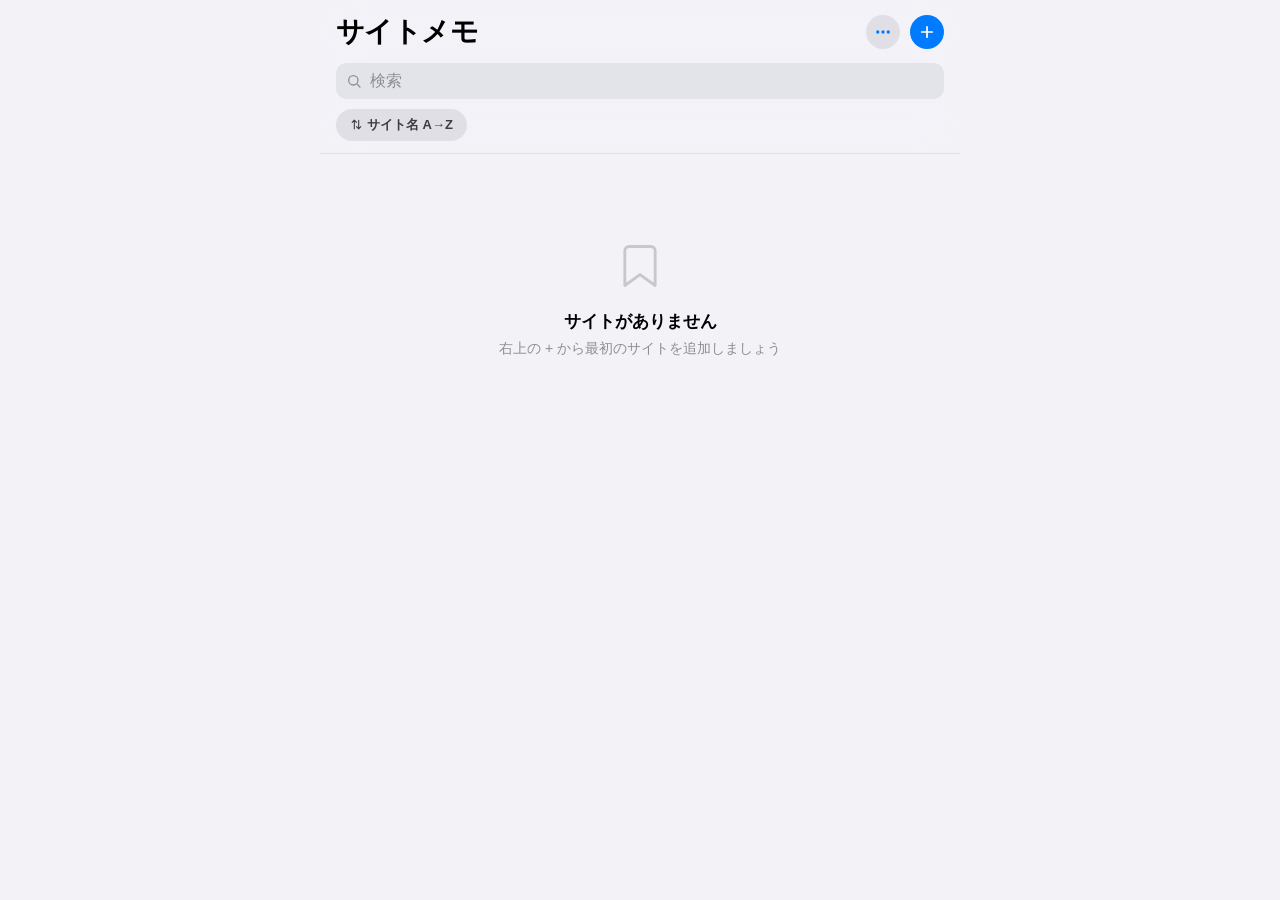
==== index.html @ 4f542deb "Update print statement from 'Hello' to 'Goodbye'" ====
<!DOCTYPE html>
<html lang="ja">
<head>
<meta charset="UTF-8">
<meta name="viewport" content="width=device-width, initial-scale=1.0, viewport-fit=cover">
<meta name="apple-mobile-web-app-capable" content="yes">
<meta name="apple-mobile-web-app-status-bar-style" content="default">
<meta name="theme-color" content="#F2F2F7">
<title>サイトメモ</title>
<style>
:root {
  --ios-bg: #F2F2F7;
  --ios-card: #FFFFFF;
  --ios-label: #000000;
  --ios-secondary-label: #8E8E93;
  --ios-tertiary-label: #C7C7CC;
  --ios-separator: rgba(60, 60, 67, 0.1);
  --ios-separator-strong: rgba(60, 60, 67, 0.2);
  --ios-blue: #007AFF;
  --ios-blue-dark: #0062CC;
  --ios-red: #FF3B30;
  --ios-red-soft: rgba(255, 59, 48, 0.08);
  --ios-fill: rgba(118, 118, 128, 0.12);
  --ios-fill-strong: rgba(118, 118, 128, 0.16);
  --font-system: -apple-system, BlinkMacSystemFont, "SF Pro Text", "Hiragino Sans", "Hiragino Kaku Gothic ProN", "Yu Gothic", "Segoe UI", Roboto, sans-serif;
}

* {
  box-sizing: border-box;
  -webkit-tap-highlight-color: transparent;
}

html, body {
  margin: 0;
  padding: 0;
}

body {
  background-color: var(--ios-bg);
  color: var(--ios-label);
  font-family: var(--font-system);
  line-height: 1.45;
  -webkit-font-smoothing: antialiased;
}

button, input, textarea, select {
  font-family: inherit;
}

button {
  cursor: pointer;
}

@media (prefers-reduced-motion: reduce) {
  * {
    animation-duration: 0.01ms !important;
    transition-duration: 0.01ms !important;
  }
}

button:focus-visible,
input:focus-visible,
textarea:focus-visible,
select:focus-visible,
a:focus-visible {
  outline: 2px solid var(--ios-blue);
  outline-offset: 2px;
  border-radius: 4px;
}

.app {
  max-width: 640px;
  margin: 0 auto;
  padding-bottom: calc(48px + env(safe-area-inset-bottom));
}

/* ---------- Sticky top bar (header + search + filters) ---------- */
.top-bar {
  position: sticky;
  top: 0;
  z-index: 20;
  background: rgba(242, 242, 247, 0.85);
  backdrop-filter: blur(20px) saturate(180%);
  -webkit-backdrop-filter: blur(20px) saturate(180%);
  border-bottom: 1px solid var(--ios-separator);
  padding-top: env(safe-area-inset-top);
}

.app-header {
  display: flex;
  justify-content: space-between;
  align-items: center;
  padding: 12px 16px 2px;
}

.app-header h1 {
  font-size: 28px;
  font-weight: 700;
  margin: 0;
  letter-spacing: -0.02em;
}

.header-actions {
  display: flex;
  gap: 10px;
}

.icon-circle-btn {
  width: 34px;
  height: 34px;
  border-radius: 50%;
  border: none;
  background: var(--ios-fill-strong);
  color: var(--ios-blue);
  display: flex;
  align-items: center;
  justify-content: center;
  transition: transform 0.12s ease, background 0.12s ease;
  flex-shrink: 0;
}

.icon-circle-btn:active {
  transform: scale(0.92);
}

.icon-circle-btn-filled {
  background: var(--ios-blue);
  color: #fff;
}

/* ---------- Overflow popover menu ---------- */
.popover-menu {
  position: absolute;
  top: 54px;
  right: 16px;
  background: rgba(255, 255, 255, 0.92);
  backdrop-filter: blur(20px);
  -webkit-backdrop-filter: blur(20px);
  border-radius: 14px;
  box-shadow: 0 10px 30px rgba(0, 0, 0, 0.16);
  overflow: hidden;
  z-index: 30;
  min-width: 190px;
  opacity: 0;
  transform: translateY(-6px) scale(0.97);
  visibility: hidden;
  transition: opacity 0.16s ease, transform 0.16s ease, visibility 0s linear 0.16s;
}

.popover-menu.open {
  opacity: 1;
  transform: translateY(0) scale(1);
  visibility: visible;
  transition: opacity 0.16s ease, transform 0.16s ease, visibility 0s linear 0s;
}

.popover-item {
  display: flex;
  align-items: center;
  gap: 10px;
  width: 100%;
  padding: 12px 16px;
  background: none;
  border: none;
  border-bottom: 1px solid var(--ios-separator);
  font-size: 15px;
  color: var(--ios-label);
  text-align: left;
}

.popover-item:last-child {
  border-bottom: none;
}

.popover-item:active {
  background: rgba(0, 0, 0, 0.06);
}

.popover-item svg {
  color: var(--ios-blue);
  flex-shrink: 0;
}

/* ---------- Search bar ---------- */
.search-section {
  padding: 8px 16px 8px;
  display: flex;
  align-items: center;
  gap: 8px;
}

.search-bar-wrapper {
  flex: 1;
  display: flex;
  align-items: center;
  gap: 6px;
  background: var(--ios-fill);
  border-radius: 10px;
  padding: 8px 10px;
  min-width: 0;
}

.search-icon {
  color: var(--ios-secondary-label);
  flex-shrink: 0;
}

.search-input {
  flex: 1;
  border: none;
  outline: none;
  background: transparent;
  font-size: 16px;
  color: var(--ios-label);
  min-width: 0;
}

.search-input::placeholder {
  color: var(--ios-secondary-label);
}

.search-cancel {
  background: none;
  border: none;
  color: var(--ios-blue);
  font-size: 16px;
  padding: 4px 2px;
  flex-shrink: 0;
}

/* ---------- Filter / sort row ---------- */
.filter-scroll {
  display: flex;
  gap: 8px;
  padding: 2px 16px 12px;
  overflow-x: auto;
  align-items: center;
  scrollbar-width: none;
  -ms-overflow-style: none;
}

.filter-scroll::-webkit-scrollbar {
  display: none;
}

.filter-pill {
  flex-shrink: 0;
  display: inline-flex;
  align-items: center;
  gap: 4px;
  padding: 7px 14px;
  border-radius: 999px;
  font-size: 13px;
  font-weight: 600;
  border: none;
  white-space: nowrap;
  transition: filter 0.1s ease;
}

.filter-pill:active {
  filter: brightness(0.95);
}

.sort-pill-wrapper {
  position: relative;
  flex-shrink: 0;
}

.sort-pill {
  background: var(--ios-fill-strong);
  color: #3C3C43;
}

.sort-select-overlay {
  position: absolute;
  inset: 0;
  opacity: 0;
  border: none;
  font-size: 16px;
  -webkit-appearance: none;
  appearance: none;
}

.tag-filter-pill {
  background: var(--pill-bg, var(--ios-fill-strong));
  color: var(--pill-fg, #3C3C43);
}

.filter-divider {
  width: 1px;
  height: 20px;
  background: var(--ios-separator-strong);
  flex-shrink: 0;
}

/* ---------- Site list (grouped table style) ---------- */
#siteList {
  margin: 16px 16px 0;
  display: flex;
  flex-direction: column;
  gap: 20px;
}

.list-section-header {
  font-size: 13px;
  color: var(--ios-secondary-label);
  text-transform: uppercase;
  letter-spacing: 0.03em;
  font-weight: 500;
  margin: 0 0 6px;
}

.site-list {
  list-style: none;
  margin: 0;
  padding: 0;
  background: var(--ios-card);
  border-radius: 14px;
  overflow: hidden;
}

.site-row-wrapper {
  position: relative;
  overflow: hidden;
  border-bottom: 1px solid var(--ios-separator);
}

.site-row-wrapper:last-child {
  border-bottom: none;
}

.swipe-actions {
  position: absolute;
  top: 0;
  right: 0;
  height: 100%;
  display: flex;
}

.swipe-delete-btn {
  width: 76px;
  height: 100%;
  background: var(--ios-red);
  color: #fff;
  border: none;
  display: flex;
  flex-direction: column;
  align-items: center;
  justify-content: center;
  gap: 2px;
  font-size: 11px;
  font-weight: 600;
}

.site-row {
  position: relative;
  background: var(--ios-card);
  touch-action: pan-y;
  display: flex;
  align-items: center;
  gap: 2px;
  padding: 11px 8px 11px 6px;
}

.pin-btn {
  background: none;
  border: none;
  padding: 8px;
  color: var(--ios-tertiary-label);
  display: flex;
  align-items: center;
  flex-shrink: 0;
}

.pin-btn.pinned {
  color: #FF9500;
}

.site-row-content {
  flex: 1;
  min-width: 0;
}

.site-name {
  margin: 0;
  font-size: 16px;
  font-weight: 600;
  line-height: 1.35;
  word-break: break-word;
}

.site-name a {
  color: var(--ios-label);
  text-decoration: none;
}

.site-name a:active {
  opacity: 0.5;
}

.site-meta-line {
  display: flex;
  align-items: center;
  gap: 4px;
  margin-top: 2px;
  color: var(--ios-secondary-label);
  font-size: 13px;
  min-width: 0;
}

.meta-icon {
  flex-shrink: 0;
}

.url-text {
  overflow: hidden;
  text-overflow: ellipsis;
  white-space: nowrap;
  min-width: 0;
}

.site-tags-row {
  display: flex;
  flex-wrap: wrap;
  gap: 4px;
  margin-top: 6px;
}

.tag-pill {
  display: inline-flex;
  align-items: center;
  padding: 2px 8px;
  border-radius: 8px;
  font-size: 11px;
  font-weight: 600;
  background: var(--pill-bg);
  color: var(--pill-fg);
}

.memo-preview-line {
  display: flex;
  align-items: center;
  gap: 4px;
  margin-top: 6px;
  color: var(--ios-secondary-label);
  font-size: 13px;
  min-width: 0;
}

.memo-preview-line .snippet {
  overflow: hidden;
  text-overflow: ellipsis;
  white-space: nowrap;
  min-width: 0;
}

.memo-count-badge {
  flex-shrink: 0;
  background: var(--ios-fill-strong);
  color: #6D6D72;
  font-size: 11px;
  font-weight: 600;
  padding: 1px 6px;
  border-radius: 8px;
}

.row-edit-btn {
  background: none;
  border: none;
  padding: 10px;
  margin: -10px -4px -10px 0;
  color: var(--ios-tertiary-label);
  display: flex;
  align-items: center;
  flex-shrink: 0;
}

/* ---------- Empty state ---------- */
.empty-state {
  text-align: center;
  padding: 70px 30px;
  color: var(--ios-secondary-label);
}

.empty-icon {
  color: var(--ios-tertiary-label);
  margin-bottom: 12px;
}

.empty-title {
  font-size: 17px;
  font-weight: 600;
  color: var(--ios-label);
  margin: 0 0 4px;
}

.empty-desc {
  font-size: 14px;
  margin: 0;
}

/* ---------- Modal (bottom sheet) ---------- */
.modal-overlay {
  position: fixed;
  inset: 0;
  z-index: 100;
  display: flex;
  align-items: flex-end;
  justify-content: center;
  background: rgba(0, 0, 0, 0);
  opacity: 0;
  visibility: hidden;
  transition: opacity 0.25s ease, background 0.25s ease, visibility 0s linear 0.25s;
}

.modal-overlay.open {
  opacity: 1;
  visibility: visible;
  background: rgba(0, 0, 0, 0.4);
  transition: opacity 0.25s ease, background 0.25s ease, visibility 0s linear 0s;
}

.modal {
  background: var(--ios-bg);
  width: 100%;
  max-width: 500px;
  max-height: 90vh;
  border-radius: 20px 20px 0 0;
  display: flex;
  flex-direction: column;
  transform: translateY(100%);
  transition: transform 0.32s cubic-bezier(0.32, 0.72, 0, 1);
}

.modal-overlay.open .modal {
  transform: translateY(0);
}

@media (min-width: 641px) {
  .modal-overlay {
    align-items: center;
    padding: 20px;
  }
  .modal {
    border-radius: 20px;
    max-height: 85vh;
    transform: translateY(16px) scale(0.97);
  }
  .modal-overlay.open .modal {
    transform: translateY(0) scale(1);
  }
  .sheet-handle {
    display: none;
  }
}

.sheet-handle {
  width: 36px;
  height: 5px;
  background: rgba(60, 60, 67, 0.3);
  border-radius: 3px;
  margin: 8px auto 2px;
  flex-shrink: 0;
}

.sheet-navbar {
  flex-shrink: 0;
  display: flex;
  align-items: center;
  justify-content: space-between;
  padding: 6px 12px 12px;
  border-bottom: 1px solid var(--ios-separator);
}

.nav-btn {
  background: none;
  border: none;
  color: var(--ios-blue);
  font-size: 17px;
  padding: 6px 8px;
  min-width: 60px;
}

.nav-btn-primary {
  font-weight: 600;
  text-align: right;
}

.nav-btn-primary:disabled {
  color: rgba(0, 122, 255, 0.3);
}

.nav-title {
  font-size: 17px;
  font-weight: 600;
  margin: 0;
  color: var(--ios-label);
  text-align: center;
  flex: 1;
}

.sheet-body {
  overflow-y: auto;
  padding: 16px 16px calc(16px + env(safe-area-inset-bottom));
  flex: 1;
}

.form-section {
  background: var(--ios-card);
  border-radius: 14px;
  margin-bottom: 20px;
  overflow: hidden;
}

.form-row {
  padding: 12px 14px;
  border-bottom: 1px solid var(--ios-separator);
}

.form-row:last-child {
  border-bottom: none;
}

.form-input {
  width: 100%;
  border: none;
  outline: none;
  font-size: 16px;
  background: transparent;
  color: var(--ios-label);
}

.form-input-large {
  font-size: 17px;
  font-weight: 600;
}

.form-input::placeholder {
  color: var(--ios-tertiary-label);
}

textarea.form-input {
  resize: none;
  line-height: 1.5;
  display: block;
}

.required {
  color: var(--ios-red);
}

.form-section-header {
  font-size: 13px;
  color: var(--ios-secondary-label);
  text-transform: uppercase;
  letter-spacing: 0.03em;
  margin: 0 14px 6px;
  font-weight: 500;
}

.tag-input-wrapper {
  display: flex;
  flex-wrap: wrap;
  gap: 6px;
  align-items: center;
}

#tagChips {
  display: contents;
}

.tag-chip-editable {
  display: inline-flex;
  align-items: center;
  gap: 5px;
  padding: 5px 6px 5px 10px;
  border-radius: 999px;
  font-size: 13px;
  font-weight: 600;
  background: var(--pill-bg);
  color: var(--pill-fg);
}

.remove-tag {
  border: none;
  background: none;
  color: inherit;
  opacity: 0.65;
  display: flex;
  align-items: center;
  padding: 2px;
}

.remove-tag:active {
  opacity: 1;
}

#tagInput {
  border: none;
  outline: none;
  flex: 1;
  min-width: 100px;
  font-size: 16px;
  padding: 4px 0;
  background: transparent;
  color: var(--ios-label);
}

#tagInput::placeholder {
  color: var(--ios-tertiary-label);
}

.memo-card {
  background: var(--ios-card);
  border-radius: 14px;
  padding: 12px 40px 12px 14px;
  margin-bottom: 10px;
  position: relative;
}

.memo-divider {
  height: 1px;
  background: var(--ios-separator);
  margin: 8px 0;
}

.remove-memo-btn {
  position: absolute;
  top: 10px;
  right: 10px;
  width: 26px;
  height: 26px;
  display: flex;
  align-items: center;
  justify-content: center;
  color: var(--ios-red);
  background: none;
  border: none;
}

.add-row-btn {
  display: flex;
  align-items: center;
  gap: 6px;
  border: none;
  background: none;
  color: var(--ios-blue);
  font-size: 15px;
  font-weight: 600;
  padding: 10px 4px;
  margin-bottom: 20px;
}

.danger-section {
  margin-top: 4px;
}

.danger-row {
  width: 100%;
  background: none;
  border: none;
  color: var(--ios-red);
  font-size: 17px;
  padding: 14px;
  text-align: center;
}

.danger-row:active {
  background: var(--ios-red-soft);
}

.sheet-desc {
  font-size: 13px;
  color: var(--ios-secondary-label);
  margin: 0 4px 18px;
  line-height: 1.5;
}

.action-row {
  display: flex;
  align-items: center;
  gap: 10px;
  width: 100%;
  background: none;
  border: none;
  font-size: 16px;
  color: var(--ios-label);
  text-align: left;
}

.action-row:active {
  background: rgba(0, 0, 0, 0.04);
}

.action-row-icon {
  color: var(--ios-blue);
  flex-shrink: 0;
}

.sync-code-area {
  font-family: ui-monospace, "SF Mono", Menlo, monospace;
  font-size: 12.5px;
  line-height: 1.4;
  word-break: break-all;
  min-height: 92px;
}

.sync-code-area[readonly] {
  color: var(--ios-secondary-label);
}

.menu-badge {
  margin-left: auto;
  background: var(--ios-red);
  color: #fff;
  font-size: 12px;
  font-weight: 700;
  min-width: 20px;
  height: 20px;
  border-radius: 10px;
  display: flex;
  align-items: center;
  justify-content: center;
  padding: 0 5px;
  flex-shrink: 0;
}

.tag-manage-empty,
.trash-empty {
  text-align: center;
  color: var(--ios-secondary-label);
  font-size: 14px;
  padding: 30px 10px;
}

.tag-manage-row {
  display: flex;
  align-items: center;
  gap: 8px;
}

.tag-manage-count {
  flex: 1;
  min-width: 0;
  color: var(--ios-secondary-label);
  font-size: 13px;
}

.tag-manage-edit-btn,
.tag-manage-delete-btn,
.tag-manage-confirm-btn,
.tag-manage-cancel-btn {
  background: none;
  border: none;
  padding: 6px;
  display: flex;
  align-items: center;
  color: var(--ios-secondary-label);
  flex-shrink: 0;
}

.tag-manage-delete-btn:active {
  color: var(--ios-red);
}

.tag-manage-edit-btn:active,
.tag-manage-confirm-btn:active {
  color: var(--ios-blue);
}

.tag-rename-input {
  flex: 1;
  min-width: 0;
}

.trash-row {
  display: flex;
  align-items: center;
  gap: 8px;
}

.trash-row-info {
  flex: 1;
  min-width: 0;
}

.trash-row-name {
  margin: 0;
  font-size: 15px;
  font-weight: 600;
  overflow: hidden;
  text-overflow: ellipsis;
  white-space: nowrap;
}

.trash-row-date {
  margin: 2px 0 0;
  font-size: 12px;
  color: var(--ios-secondary-label);
}

.trash-restore-btn,
.trash-delete-btn {
  background: none;
  border: none;
  padding: 6px;
  display: flex;
  align-items: center;
  color: var(--ios-secondary-label);
  flex-shrink: 0;
}

.trash-restore-btn:active {
  color: var(--ios-blue);
}

.trash-delete-btn:active {
  color: var(--ios-red);
}
</style>
</head>
<body>
<div class="app">
  <div class="top-bar" id="topBar">
    <header class="app-header">
      <h1>サイトメモ</h1>
      <div class="header-actions">
        <button type="button" id="moreBtn" class="icon-circle-btn" aria-label="その他のメニュー" aria-haspopup="true">
          <svg viewBox="0 0 24 24" width="18" height="18" fill="currentColor"><circle cx="5" cy="12" r="2.2"/><circle cx="12" cy="12" r="2.2"/><circle cx="19" cy="12" r="2.2"/></svg>
        </button>
        <button type="button" id="addBtn" class="icon-circle-btn icon-circle-btn-filled" aria-label="新規サイトを追加">
          <svg viewBox="0 0 24 24" width="18" height="18" fill="none" stroke="currentColor" stroke-width="2.3" stroke-linecap="round"><line x1="12" y1="5" x2="12" y2="19"/><line x1="5" y1="12" x2="19" y2="12"/></svg>
        </button>
      </div>
    </header>

    <div class="popover-menu" id="moreMenu">
      <button type="button" id="tagsMenuBtn" class="popover-item">
        <svg viewBox="0 0 24 24" width="17" height="17" fill="none" stroke="currentColor" stroke-width="2" stroke-linecap="round" stroke-linejoin="round"><path d="M20.59 13.41l-7.17 7.17a2 2 0 0 1-2.83 0L2 12V2h10l8.59 8.59a2 2 0 0 1 0 2.82z"/><line x1="7" y1="7" x2="7.01" y2="7"/></svg>
        タグを管理
      </button>
      <button type="button" id="trashMenuBtn" class="popover-item">
        <svg viewBox="0 0 24 24" width="17" height="17" fill="none" stroke="currentColor" stroke-width="2" stroke-linecap="round" stroke-linejoin="round"><polyline points="3 6 5 6 21 6"/><path d="M19 6l-1 14a2 2 0 0 1-2 2H8a2 2 0 0 1-2-2L5 6m3 0V4a2 2 0 0 1 2-2h4a2 2 0 0 1 2 2v2"/></svg>
        <span>ゴミ箱</span>
        <span class="menu-badge" id="trashBadge" hidden></span>
      </button>
      <button type="button" id="syncMenuBtn" class="popover-item">
        <svg viewBox="0 0 24 24" width="17" height="17" fill="none" stroke="currentColor" stroke-width="2" stroke-linecap="round" stroke-linejoin="round"><path d="M21 12a9 9 0 1 1-3-6.7"/><polyline points="21 3 21 9 15 9"/></svg>
        バックアップと同期
      </button>
    </div>
    <input type="file" id="importInput" accept="application/json" hidden>

    <div class="search-section">
      <div class="search-bar-wrapper">
        <svg class="search-icon" viewBox="0 0 24 24" width="16" height="16" fill="none" stroke="currentColor" stroke-width="2" stroke-linecap="round"><circle cx="11" cy="11" r="7"/><line x1="21" y1="21" x2="16.65" y2="16.65"/></svg>
        <input type="search" id="searchInput" class="search-input" placeholder="検索">
      </div>
      <button type="button" id="searchCancelBtn" class="search-cancel" hidden>キャンセル</button>
    </div>

    <div class="filter-scroll" id="filterScroll">
      <div class="sort-pill-wrapper">
        <button type="button" class="filter-pill sort-pill" tabindex="-1" aria-hidden="true">
          <svg viewBox="0 0 24 24" width="13" height="13" fill="none" stroke="currentColor" stroke-width="2" stroke-linecap="round" stroke-linejoin="round"><path d="M8 20V4M8 4L4 8M8 4l4 4"/><path d="M16 4v16M16 20l4-4M16 20l-4-4"/></svg>
          <span id="sortLabel">サイト名 A→Z</span>
        </button>
        <select id="sortSelect" class="sort-select-overlay" aria-label="並び替え">
          <option value="name-asc">サイト名 A→Z</option>
          <option value="name-desc">サイト名 Z→A</option>
          <option value="date-desc">追加日 新しい順</option>
          <option value="date-asc">追加日 古い順</option>
        </select>
      </div>
      <div class="filter-divider" id="filterDivider" hidden></div>
      <div id="tagFilterPills" style="display:contents;"></div>
    </div>
  </div>

  <div id="siteList"></div>

  <div class="empty-state" id="emptyState" hidden>
    <svg class="empty-icon" viewBox="0 0 24 24" width="52" height="52" fill="none" stroke="currentColor" stroke-width="1.3" stroke-linecap="round" stroke-linejoin="round"><path d="M19 21l-7-5-7 5V5a2 2 0 0 1 2-2h10a2 2 0 0 1 2 2z"/></svg>
    <p class="empty-title" id="emptyTitle"></p>
    <p class="empty-desc" id="emptyDesc"></p>
  </div>
</div>

<div class="modal-overlay" id="modalOverlay">
  <div class="modal">
    <div class="sheet-handle"></div>
    <div class="sheet-navbar">
      <button type="button" id="cancelBtn" class="nav-btn">キャンセル</button>
      <h2 id="modalTitle" class="nav-title">新規サイト</h2>
      <button type="submit" id="saveBtn" class="nav-btn nav-btn-primary" form="siteForm">保存</button>
    </div>
    <div class="sheet-body">
      <form id="siteForm">
        <div class="form-section">
          <div class="form-row">
            <input type="text" id="siteName" class="form-input form-input-large" placeholder="サイト名（必須）" required>
          </div>
          <div class="form-row">
            <input type="text" id="siteUrl" class="form-input" placeholder="URL（任意）https://example.com">
          </div>
        </div>

        <div class="form-section">
          <div class="form-row">
            <div class="tag-input-wrapper">
              <div id="tagChips"></div>
              <input type="text" id="tagInput" list="tagSuggestions" placeholder="タグを入力してEnter">
            </div>
          </div>
        </div>
        <datalist id="tagSuggestions"></datalist>

        <div class="form-section-header">メモ（任意）</div>
        <div id="memoList"></div>
        <button type="button" id="addMemoBtn" class="add-row-btn">
          <svg viewBox="0 0 24 24" width="18" height="18" fill="none" stroke="currentColor" stroke-width="2.3" stroke-linecap="round"><line x1="12" y1="5" x2="12" y2="19"/><line x1="5" y1="12" x2="19" y2="12"/></svg>
          メモを追加
        </button>

        <div class="form-section danger-section" id="deleteSection" hidden>
          <button type="button" id="deleteSiteBtn" class="danger-row">このサイトを削除</button>
        </div>
      </form>
    </div>
  </div>
</div>

<div class="modal-overlay" id="syncModalOverlay">
  <div class="modal">
    <div class="sheet-handle"></div>
    <div class="sheet-navbar">
      <span class="nav-btn" aria-hidden="true" style="visibility:hidden;">閉じる</span>
      <h2 class="nav-title">バックアップと同期</h2>
      <button type="button" id="syncCloseBtn" class="nav-btn nav-btn-primary">閉じる</button>
    </div>
    <div class="sheet-body">
      <p class="sheet-desc">このデータをコードに変換して、別の端末にコピー&ペーストで引き継げます。コードは暗号化されていないため、第三者と共有しないでください。</p>

      <div class="form-section-header">コードで同期</div>
      <div class="form-section">
        <button type="button" id="generateCodeBtn" class="form-row action-row">
          <svg class="action-row-icon" viewBox="0 0 24 24" width="18" height="18" fill="none" stroke="currentColor" stroke-width="2" stroke-linecap="round" stroke-linejoin="round"><polyline points="16 18 22 12 16 6"/><polyline points="8 6 2 12 8 18"/></svg>
          <span>このデバイスのコードを作成</span>
        </button>
      </div>

      <div id="syncCodeOutputWrap" hidden>
        <div class="form-section">
          <div class="form-row">
            <textarea id="syncCodeOutput" class="form-input sync-code-area" readonly rows="4"></textarea>
          </div>
          <button type="button" id="copyCodeBtn" class="form-row action-row">
            <svg class="action-row-icon" viewBox="0 0 24 24" width="18" height="18" fill="none" stroke="currentColor" stroke-width="2" stroke-linecap="round" stroke-linejoin="round"><rect x="9" y="9" width="13" height="13" rx="2"/><path d="M5 15H4a2 2 0 0 1-2-2V4a2 2 0 0 1 2-2h9a2 2 0 0 1 2 2v1"/></svg>
            <span id="copyCodeLabel">コピー</span>
          </button>
        </div>
      </div>

      <div class="form-section">
        <div class="form-row">
          <textarea id="syncCodeInput" class="form-input sync-code-area" placeholder="別の端末で作成したコードをここに貼り付け" rows="4"></textarea>
        </div>
        <button type="button" id="applyCodeBtn" class="form-row action-row">
          <svg class="action-row-icon" viewBox="0 0 24 24" width="18" height="18" fill="none" stroke="currentColor" stroke-width="2" stroke-linecap="round" stroke-linejoin="round"><path d="M21 15v4a2 2 0 0 1-2 2H5a2 2 0 0 1-2-2v-4"/><polyline points="17 8 12 3 7 8"/><line x1="12" y1="3" x2="12" y2="15"/></svg>
          <span>このコードを読み込む</span>
        </button>
      </div>

      <div class="form-section-header">ファイルでバックアップ</div>
      <div class="form-section">
        <button type="button" id="exportBtn" class="form-row action-row">
          <svg class="action-row-icon" viewBox="0 0 24 24" width="18" height="18" fill="none" stroke="currentColor" stroke-width="2" stroke-linecap="round" stroke-linejoin="round"><path d="M21 15v4a2 2 0 0 1-2 2H5a2 2 0 0 1-2-2v-4"/><polyline points="7 10 12 15 17 10"/><line x1="12" y1="15" x2="12" y2="3"/></svg>
          <span>JSONファイルを書き出す</span>
        </button>
        <button type="button" id="importBtn" class="form-row action-row">
          <svg class="action-row-icon" viewBox="0 0 24 24" width="18" height="18" fill="none" stroke="currentColor" stroke-width="2" stroke-linecap="round" stroke-linejoin="round"><path d="M21 15v4a2 2 0 0 1-2 2H5a2 2 0 0 1-2-2v-4"/><polyline points="17 8 12 3 7 8"/><line x1="12" y1="3" x2="12" y2="15"/></svg>
          <span>JSONファイルを読み込む</span>
        </button>
      </div>
    </div>
  </div>
</div>

<div class="modal-overlay" id="tagsModalOverlay">
  <div class="modal">
    <div class="sheet-handle"></div>
    <div class="sheet-navbar">
      <span class="nav-btn" aria-hidden="true" style="visibility:hidden;">閉じる</span>
      <h2 class="nav-title">タグを管理</h2>
      <button type="button" id="tagsCloseBtn" class="nav-btn nav-btn-primary">閉じる</button>
    </div>
    <div class="sheet-body">
      <p class="sheet-desc">タグの名前を変更したり削除したりできます。削除してもサイト自体は残ります。</p>
      <div id="tagManageList"></div>
    </div>
  </div>
</div>

<div class="modal-overlay" id="trashModalOverlay">
  <div class="modal">
    <div class="sheet-handle"></div>
    <div class="sheet-navbar">
      <span class="nav-btn" aria-hidden="true" style="visibility:hidden;">閉じる</span>
      <h2 class="nav-title">ゴミ箱</h2>
      <button type="button" id="trashCloseBtn" class="nav-btn nav-btn-primary">閉じる</button>
    </div>
    <div class="sheet-body">
      <p class="sheet-desc">削除したサイトは30日間ここに残り、その後自動的に完全に削除されます。</p>
      <div id="trashList"></div>
      <div class="form-section danger-section" id="emptyTrashSection" hidden>
        <button type="button" id="emptyTrashBtn" class="danger-row">ゴミ箱を空にする</button>
      </div>
    </div>
  </div>
</div>

<script>
(() => {
  'use strict';

  const STORAGE_KEY = 'site-memo-data-v1';
  const SWIPE_REVEAL = 76;

  let sites = [];
  let trash = [];
  let editingId = null;
  let draftTags = [];
  let draftMemos = [];
  let activeFilters = new Set();
  let searchQuery = '';
  let sortMode = 'name-asc';
  let openSwipeId = null;

  const TAG_PALETTE = [
    { fg: '#007AFF', bg: 'rgba(0,122,255,0.12)' },
    { fg: '#34C759', bg: 'rgba(52,199,89,0.12)' },
    { fg: '#FF9500', bg: 'rgba(255,149,0,0.13)' },
    { fg: '#AF52DE', bg: 'rgba(175,82,222,0.12)' },
    { fg: '#FF2D55', bg: 'rgba(255,45,85,0.12)' },
    { fg: '#32ADE6', bg: 'rgba(50,173,230,0.12)' },
    { fg: '#5856D6', bg: 'rgba(88,86,214,0.12)' },
    { fg: '#B08500', bg: 'rgba(255,204,0,0.18)' }
  ];

  const tagColor = (tag) => {
    let hash = 0;
    for (let i = 0; i < tag.length; i++) {
      hash = tag.charCodeAt(i) + ((hash << 5) - hash);
    }
    return TAG_PALETTE[Math.abs(hash) % TAG_PALETTE.length];
  };

  const uid = () =>
    (window.crypto && crypto.randomUUID)
      ? crypto.randomUUID()
      : `id-${Date.now()}-${Math.random().toString(16).slice(2)}`;

  const escapeHtml = (str) => {
    const div = document.createElement('div');
    div.textContent = str == null ? '' : String(str);
    return div.innerHTML;
  };

  const normalizeUrl = (url) => {
    if (!url) return '';
    const trimmed = url.trim();
    if (!trimmed) return '';
    return /^https?:\/\//i.test(trimmed) ? trimmed : `https://${trimmed}`;
  };

  const formatDate = (ts) => {
    const d = new Date(ts);
    return `${d.getFullYear()}/${d.getMonth() + 1}/${d.getDate()} 追加`;
  };

  const ICON_LINK = '<svg class="meta-icon" viewBox="0 0 24 24" width="12" height="12" fill="none" stroke="currentColor" stroke-width="2" stroke-linecap="round" stroke-linejoin="round"><path d="M10 13a5 5 0 0 0 7.54.54l3-3a5 5 0 0 0-7.07-7.07l-1.72 1.71"/><path d="M14 11a5 5 0 0 0-7.54-.54l-3 3a5 5 0 0 0 7.07 7.07l1.71-1.71"/></svg>';
  const ICON_DOC = '<svg class="meta-icon" viewBox="0 0 24 24" width="12" height="12" fill="none" stroke="currentColor" stroke-width="2" stroke-linecap="round" stroke-linejoin="round"><path d="M14 2H6a2 2 0 0 0-2 2v16a2 2 0 0 0 2 2h12a2 2 0 0 0 2-2V8z"/><polyline points="14 2 14 8 20 8"/></svg>';
  const ICON_CHEVRON = '<svg viewBox="0 0 24 24" width="14" height="14" fill="none" stroke="currentColor" stroke-width="2.4" stroke-linecap="round" stroke-linejoin="round"><polyline points="9 6 15 12 9 18"/></svg>';
  const ICON_TRASH = '<svg viewBox="0 0 24 24" width="16" height="16" fill="none" stroke="currentColor" stroke-width="2" stroke-linecap="round" stroke-linejoin="round"><polyline points="3 6 5 6 21 6"/><path d="M19 6l-1 14a2 2 0 0 1-2 2H8a2 2 0 0 1-2-2L5 6m3 0V4a2 2 0 0 1 2-2h4a2 2 0 0 1 2 2v2"/></svg>';
  const ICON_TRASH_SM = '<svg viewBox="0 0 24 24" width="14" height="14" fill="none" stroke="currentColor" stroke-width="2" stroke-linecap="round" stroke-linejoin="round"><polyline points="3 6 5 6 21 6"/><path d="M19 6l-1 14a2 2 0 0 1-2 2H8a2 2 0 0 1-2-2L5 6m3 0V4a2 2 0 0 1 2-2h4a2 2 0 0 1 2 2v2"/></svg>';
  const ICON_X = '<svg viewBox="0 0 24 24" width="11" height="11" fill="none" stroke="currentColor" stroke-width="2.6" stroke-linecap="round"><line x1="18" y1="6" x2="6" y2="18"/><line x1="6" y1="6" x2="18" y2="18"/></svg>';
  const ICON_STAR_FILLED = '<svg viewBox="0 0 24 24" width="19" height="19" fill="currentColor"><polygon points="12 2 15.09 8.26 22 9.27 17 14.14 18.18 21.02 12 17.77 5.82 21.02 7 14.14 2 9.27 8.91 8.26"/></svg>';
  const ICON_STAR_OUTLINE = '<svg viewBox="0 0 24 24" width="19" height="19" fill="none" stroke="currentColor" stroke-width="1.8" stroke-linejoin="round"><polygon points="12 2 15.09 8.26 22 9.27 17 14.14 18.18 21.02 12 17.77 5.82 21.02 7 14.14 2 9.27 8.91 8.26"/></svg>';
  const ICON_EDIT = '<svg viewBox="0 0 24 24" width="15" height="15" fill="none" stroke="currentColor" stroke-width="2" stroke-linecap="round" stroke-linejoin="round"><path d="M11 4H4a2 2 0 0 0-2 2v14a2 2 0 0 0 2 2h14a2 2 0 0 0 2-2v-7"/><path d="M18.5 2.5a2.121 2.121 0 0 1 3 3L12 15l-4 1 1-4 9.5-9.5z"/></svg>';
  const ICON_CHECK = '<svg viewBox="0 0 24 24" width="15" height="15" fill="none" stroke="currentColor" stroke-width="2.4" stroke-linecap="round" stroke-linejoin="round"><polyline points="20 6 9 17 4 12"/></svg>';
  const ICON_RESTORE = '<svg viewBox="0 0 24 24" width="16" height="16" fill="none" stroke="currentColor" stroke-width="2" stroke-linecap="round" stroke-linejoin="round"><path d="M3 12a9 9 0 1 0 3-6.7"/><polyline points="3 3 3 9 9 9"/></svg>';

  // ---------- Storage ----------
  function normalizeSite(s) {
    return {
      id: s.id || uid(),
      name: s.name || '',
      url: s.url || '',
      tags: Array.isArray(s.tags) ? s.tags : [],
      memos: Array.isArray(s.memos) ? s.memos : [],
      pinned: !!s.pinned,
      createdAt: s.createdAt || Date.now(),
      deletedAt: s.deletedAt || null
    };
  }

  function loadSites() {
    try {
      const raw = localStorage.getItem(STORAGE_KEY);
      const parsed = raw ? JSON.parse(raw) : null;
      let sitesArray = [];
      let trashArray = [];
      if (Array.isArray(parsed)) {
        // 旧形式(サイト配列のみ)との互換
        sitesArray = parsed;
      } else if (parsed && typeof parsed === 'object') {
        sitesArray = Array.isArray(parsed.sites) ? parsed.sites : [];
        trashArray = Array.isArray(parsed.trash) ? parsed.trash : [];
      }
      sites = sitesArray.map(normalizeSite);
      trash = trashArray.map(normalizeSite);
    } catch (e) {
      console.error('読み込みエラー', e);
      sites = [];
      trash = [];
    }
  }

  function saveSites() {
    try {
      localStorage.setItem(STORAGE_KEY, JSON.stringify({ sites, trash }));
    } catch (e) {
      console.error('保存エラー', e);
      alert('保存に失敗しました。ブラウザのストレージが利用できない可能性があります。');
    }
  }

  function purgeOldTrash() {
    const THIRTY_DAYS = 30 * 24 * 60 * 60 * 1000;
    const now = Date.now();
    const before = trash.length;
    trash = trash.filter(s => now - (s.deletedAt || now) < THIRTY_DAYS);
    if (trash.length !== before) saveSites();
  }

  // ---------- Derived data ----------
  function getAllTags() {
    const set = new Set();
    sites.forEach(s => s.tags.forEach(t => set.add(t)));
    return Array.from(set).sort((a, b) => a.localeCompare(b, 'ja'));
  }

  function pruneActiveFilters() {
    const remaining = new Set(getAllTags());
    Array.from(activeFilters).forEach(f => {
      if (!remaining.has(f)) activeFilters.delete(f);
    });
  }

  function filteredSortedSites() {
    let result = sites.slice();
    const q = searchQuery.trim().toLowerCase();
    if (q) {
      result = result.filter(s => s.name.toLowerCase().includes(q));
    }
    if (activeFilters.size > 0) {
      const filters = Array.from(activeFilters);
      result = result.filter(s => filters.every(f => s.tags.includes(f)));
    }
    result.sort((a, b) => {
      switch (sortMode) {
        case 'name-asc': return a.name.localeCompare(b.name, 'ja');
        case 'name-desc': return b.name.localeCompare(a.name, 'ja');
        case 'date-asc': return a.createdAt - b.createdAt;
        default: return b.createdAt - a.createdAt;
      }
    });
    return result;
  }

  // ---------- Rendering ----------
  function render() {
    pruneActiveFilters();
    renderFilterPills();
    renderSiteList();
    updateTagSuggestions();
    updateTrashBadge();
  }

  function updateTrashBadge() {
    const badge = document.getElementById('trashBadge');
    if (trash.length > 0) {
      badge.textContent = trash.length > 99 ? '99+' : String(trash.length);
      badge.hidden = false;
    } else {
      badge.hidden = true;
    }
  }

  function renderFilterPills() {
    const container = document.getElementById('tagFilterPills');
    const divider = document.getElementById('filterDivider');
    const tags = getAllTags();
    divider.hidden = tags.length === 0;
    container.innerHTML = tags.map(tag => {
      const c = tagColor(tag);
      const active = activeFilters.has(tag);
      const bg = active ? c.fg : c.bg;
      const fg = active ? '#fff' : c.fg;
      return `<button type="button" class="filter-pill tag-filter-pill" data-tag="${escapeHtml(tag)}" style="--pill-bg:${bg};--pill-fg:${fg}">${escapeHtml(tag)}</button>`;
    }).join('');
  }

  function getMemoPreviewHtml(memos) {
    if (!memos || memos.length === 0) return '';
    const first = memos[0];
    const snippet = (first.content || first.title || '').replace(/\s+/g, ' ').trim() || '無題のメモ';
    const badge = memos.length > 1 ? `<span class="memo-count-badge">+${memos.length - 1}</span>` : '';
    return `<div class="memo-preview-line">${ICON_DOC}<span class="snippet">${escapeHtml(snippet)}</span>${badge}</div>`;
  }

  function renderSiteList() {
    const list = document.getElementById('siteList');
    const empty = document.getElementById('emptyState');
    const emptyTitle = document.getElementById('emptyTitle');
    const emptyDesc = document.getElementById('emptyDesc');
    const items = filteredSortedSites();
    openSwipeId = null;

    if (sites.length === 0) {
      list.innerHTML = '';
      list.hidden = true;
      empty.hidden = false;
      emptyTitle.textContent = 'サイトがありません';
      emptyDesc.textContent = '右上の + から最初のサイトを追加しましょう';
      return;
    }
    if (items.length === 0) {
      list.innerHTML = '';
      list.hidden = true;
      empty.hidden = false;
      emptyTitle.textContent = '見つかりませんでした';
      emptyDesc.textContent = '検索条件や絞り込みを変更してみてください';
      return;
    }
    list.hidden = false;
    empty.hidden = true;

    const pinned = items.filter(s => s.pinned);
    const others = items.filter(s => !s.pinned);
    let html = '';
    if (pinned.length > 0) {
      html += `<div class="list-section"><div class="list-section-header">ピン留め</div><ul class="site-list">${pinned.map(renderSiteRow).join('')}</ul></div>`;
    }
    if (others.length > 0) {
      const header = pinned.length > 0 ? '<div class="list-section-header">すべて</div>' : '';
      html += `<div class="list-section">${header}<ul class="site-list">${others.map(renderSiteRow).join('')}</ul></div>`;
    }
    list.innerHTML = html;
    list.querySelectorAll('.site-row').forEach(rowEl => bindRowSwipe(rowEl, rowEl.dataset.id));
  }

  function renderSiteRow(site) {
    const url = normalizeUrl(site.url);
    const nameHtml = url
      ? `<a href="${escapeHtml(url)}" target="_blank" rel="noopener noreferrer">${escapeHtml(site.name)}</a>`
      : escapeHtml(site.name);

    const tagsHtml = site.tags.map(t => {
      const c = tagColor(t);
      return `<span class="tag-pill" style="--pill-bg:${c.bg};--pill-fg:${c.fg}">${escapeHtml(t)}</span>`;
    }).join('');

    return `
      <li class="site-row-wrapper">
        <div class="swipe-actions">
          <button type="button" class="swipe-delete-btn" data-id="${site.id}">
            ${ICON_TRASH}
            <span>削除</span>
          </button>
        </div>
        <div class="site-row" data-id="${site.id}">
          <button type="button" class="pin-btn${site.pinned ? ' pinned' : ''}" data-id="${site.id}" aria-label="${site.pinned ? 'お気に入り解除' : 'お気に入りに追加'}">
            ${site.pinned ? ICON_STAR_FILLED : ICON_STAR_OUTLINE}
          </button>
          <div class="site-row-content">
            <h3 class="site-name">${nameHtml}</h3>
            ${url ? `<div class="site-meta-line">${ICON_LINK}<span class="url-text">${escapeHtml(url)}</span></div>` : ''}
            ${tagsHtml ? `<div class="site-tags-row">${tagsHtml}</div>` : ''}
            ${getMemoPreviewHtml(site.memos)}
          </div>
          <button type="button" class="row-edit-btn" data-id="${site.id}" aria-label="「${escapeHtml(site.name)}」を編集">
            ${ICON_CHEVRON}
          </button>
        </div>
      </li>
    `;
  }

  function togglePin(id) {
    const site = sites.find(s => s.id === id);
    if (!site) return;
    site.pinned = !site.pinned;
    saveSites();
    render();
  }


  // ---------- Swipe to delete ----------
  function bindRowSwipe(rowEl, siteId) {
    let startX = 0;
    let startY = 0;
    let baseX = 0;
    let dragging = false;
    let axis = null;

    rowEl.addEventListener('pointerdown', (e) => {
      if (e.pointerType === 'mouse' && e.button !== 0) return;
      startX = e.clientX;
      startY = e.clientY;
      baseX = openSwipeId === siteId ? -SWIPE_REVEAL : 0;
      dragging = true;
      axis = null;
      rowEl.style.transition = 'none';
    });

    rowEl.addEventListener('pointermove', (e) => {
      if (!dragging) return;
      const dx = e.clientX - startX;
      const dy = e.clientY - startY;
      if (axis === null) {
        if (Math.abs(dx) < 6 && Math.abs(dy) < 6) return;
        axis = Math.abs(dx) > Math.abs(dy) ? 'x' : 'y';
      }
      if (axis === 'x') {
        const next = Math.min(0, Math.max(-(SWIPE_REVEAL + 24), baseX + dx));
        rowEl.style.transform = `translateX(${next}px)`;
      }
    });

    const finish = (e) => {
      if (!dragging) return;
      dragging = false;
      rowEl.style.transition = 'transform .22s cubic-bezier(.25,.9,.4,1)';
      if (axis === 'x') {
        const dx = (e.clientX || startX) - startX;
        const finalX = baseX + dx;
        if (finalX < -SWIPE_REVEAL / 2) {
          if (openSwipeId && openSwipeId !== siteId) closeSwipe(openSwipeId);
          rowEl.style.transform = `translateX(-${SWIPE_REVEAL}px)`;
          openSwipeId = siteId;
        } else {
          rowEl.style.transform = 'translateX(0)';
          if (openSwipeId === siteId) openSwipeId = null;
        }
      }
      axis = null;
    };

    rowEl.addEventListener('pointerup', finish);
    rowEl.addEventListener('pointercancel', finish);
  }

  function closeSwipe(id) {
    const row = document.querySelector(`.site-row[data-id="${id}"]`);
    if (row) {
      row.style.transition = 'transform .22s cubic-bezier(.25,.9,.4,1)';
      row.style.transform = 'translateX(0)';
    }
    if (openSwipeId === id) openSwipeId = null;
  }

  // ---------- Modal / form ----------
  function openModal(id) {
    editingId = id || null;
    const overlay = document.getElementById('modalOverlay');
    const title = document.getElementById('modalTitle');
    document.getElementById('siteForm').reset();
    draftTags = [];
    draftMemos = [];

    if (editingId) {
      const site = sites.find(s => s.id === editingId);
      if (site) {
        title.textContent = 'サイトを編集';
        document.getElementById('siteName').value = site.name;
        document.getElementById('siteUrl').value = site.url || '';
        draftTags = site.tags.slice();
        draftMemos = site.memos.map(m => ({ ...m }));
      }
    } else {
      title.textContent = '新規サイト';
    }
    document.getElementById('deleteSection').hidden = !editingId;
    renderTagChips();
    renderMemoRows();
    updateTagSuggestions();
    updateSaveButtonState();
    overlay.classList.add('open');
    document.body.style.overflow = 'hidden';
    setTimeout(() => document.getElementById('siteName').focus(), 300);
  }

  function closeModal() {
    document.getElementById('modalOverlay').classList.remove('open');
    document.body.style.overflow = '';
    editingId = null;
  }

  function updateSaveButtonState() {
    const name = document.getElementById('siteName').value.trim();
    document.getElementById('saveBtn').disabled = !name;
  }

  function renderTagChips() {
    const container = document.getElementById('tagChips');
    container.innerHTML = draftTags.map(t => {
      const c = tagColor(t);
      return `<span class="tag-chip-editable" style="--pill-bg:${c.bg};--pill-fg:${c.fg}">${escapeHtml(t)}<button type="button" class="remove-tag" data-tag="${escapeHtml(t)}" aria-label="タグを削除">${ICON_X}</button></span>`;
    }).join('');
  }

  function addDraftTag(raw) {
    const tag = (raw || '').trim();
    if (!tag || draftTags.includes(tag)) return;
    draftTags.push(tag);
    renderTagChips();
  }

  function removeDraftTag(tag) {
    draftTags = draftTags.filter(t => t !== tag);
    renderTagChips();
  }

  function renderMemoRows() {
    const container = document.getElementById('memoList');
    container.innerHTML = draftMemos.map((m, idx) => `
      <div class="memo-card" data-idx="${idx}">
        <input type="text" class="memo-title-input form-input" placeholder="メモの題名" value="${escapeHtml(m.title)}" data-idx="${idx}">
        <div class="memo-divider"></div>
        <textarea class="memo-content-input form-input" placeholder="メモを入力" rows="3" data-idx="${idx}">${escapeHtml(m.content)}</textarea>
        <button type="button" class="remove-memo-btn" data-idx="${idx}" aria-label="メモを削除">${ICON_TRASH_SM}</button>
      </div>
    `).join('');
  }

  function updateTagSuggestions() {
    const datalist = document.getElementById('tagSuggestions');
    datalist.innerHTML = getAllTags().map(t => `<option value="${escapeHtml(t)}">`).join('');
  }

  function handleSubmit(e) {
    e.preventDefault();
    const name = document.getElementById('siteName').value.trim();
    if (!name) return;
    const url = document.getElementById('siteUrl').value.trim();

    const tagInput = document.getElementById('tagInput');
    if (tagInput.value.trim()) {
      addDraftTag(tagInput.value);
      tagInput.value = '';
    }

    const memos = draftMemos
      .map(m => ({ id: m.id || uid(), title: (m.title || '').trim(), content: (m.content || '').trim() }))
      .filter(m => m.title || m.content);

    if (editingId) {
      const site = sites.find(s => s.id === editingId);
      if (site) {
        site.name = name;
        site.url = url;
        site.tags = draftTags.slice();
        site.memos = memos;
      }
    } else {
      sites.push({
        id: uid(),
        name,
        url,
        tags: draftTags.slice(),
        memos,
        createdAt: Date.now()
      });
    }
    saveSites();
    closeModal();
    render();
  }

  function deleteSite(id) {
    const idx = sites.findIndex(s => s.id === id);
    if (idx === -1) return;
    const [site] = sites.splice(idx, 1);
    site.deletedAt = Date.now();
    trash.unshift(site);
    if (openSwipeId === id) openSwipeId = null;
    if (editingId === id) closeModal();
    saveSites();
    render();
  }

  function restoreSite(id) {
    const idx = trash.findIndex(s => s.id === id);
    if (idx === -1) return;
    const [site] = trash.splice(idx, 1);
    site.deletedAt = null;
    sites.push(site);
    saveSites();
    render();
    renderTrashList();
  }

  function permanentlyDeleteSite(id) {
    const site = trash.find(s => s.id === id);
    if (!site) return;
    if (!confirm(`「${site.name}」を完全に削除します。この操作は取り消せません。`)) return;
    trash = trash.filter(s => s.id !== id);
    saveSites();
    updateTrashBadge();
    renderTrashList();
  }

  function emptyTrash() {
    if (trash.length === 0) return;
    if (!confirm(`ゴミ箱の${trash.length}件をすべて完全に削除します。この操作は取り消せません。`)) return;
    trash = [];
    saveSites();
    updateTrashBadge();
    renderTrashList();
  }

  function formatDeletedDate(ts) {
    const d = new Date(ts);
    return `${d.getFullYear()}/${d.getMonth() + 1}/${d.getDate()}`;
  }

  function renderTrashList() {
    const container = document.getElementById('trashList');
    const emptySection = document.getElementById('emptyTrashSection');
    if (trash.length === 0) {
      container.innerHTML = `<p class="trash-empty">ゴミ箱は空です</p>`;
      emptySection.hidden = true;
      return;
    }
    emptySection.hidden = false;
    const sorted = trash.slice().sort((a, b) => (b.deletedAt || 0) - (a.deletedAt || 0));
    container.innerHTML = `<div class="form-section">${sorted.map(site => `
      <div class="form-row trash-row" data-id="${site.id}">
        <div class="trash-row-info">
          <p class="trash-row-name">${escapeHtml(site.name || '無題のサイト')}</p>
          <p class="trash-row-date">${formatDeletedDate(site.deletedAt)}に削除</p>
        </div>
        <button type="button" class="trash-restore-btn" data-id="${site.id}" aria-label="「${escapeHtml(site.name)}」を復元">${ICON_RESTORE}</button>
        <button type="button" class="trash-delete-btn" data-id="${site.id}" aria-label="「${escapeHtml(site.name)}」を完全に削除">${ICON_TRASH_SM}</button>
      </div>
    `).join('')}</div>`;
  }

  // ---------- Tag management ----------
  function renderTagManageList() {
    const container = document.getElementById('tagManageList');
    const tags = getAllTags();
    if (tags.length === 0) {
      container.innerHTML = `<p class="tag-manage-empty">まだタグがありません</p>`;
      return;
    }
    container.innerHTML = `<div class="form-section">${tags.map(tag => {
      const c = tagColor(tag);
      const count = sites.filter(s => s.tags.includes(tag)).length;
      return `
        <div class="form-row tag-manage-row" data-tag="${escapeHtml(tag)}">
          <span class="tag-pill" style="--pill-bg:${c.bg};--pill-fg:${c.fg}">${escapeHtml(tag)}</span>
          <span class="tag-manage-count">${count}件</span>
          <button type="button" class="tag-manage-edit-btn" data-tag="${escapeHtml(tag)}" aria-label="「${escapeHtml(tag)}」の名前を変更">${ICON_EDIT}</button>
          <button type="button" class="tag-manage-delete-btn" data-tag="${escapeHtml(tag)}" aria-label="「${escapeHtml(tag)}」を削除">${ICON_TRASH_SM}</button>
        </div>
      `;
    }).join('')}</div>`;
  }

  function enterTagRenameMode(tag) {
    const row = document.querySelector(`.tag-manage-row[data-tag="${CSS.escape(tag)}"]`);
    if (!row) return;
    row.innerHTML = `
      <input type="text" class="tag-rename-input form-input" value="${escapeHtml(tag)}" data-original="${escapeHtml(tag)}">
      <button type="button" class="tag-manage-confirm-btn" aria-label="確定">${ICON_CHECK}</button>
      <button type="button" class="tag-manage-cancel-btn" aria-label="キャンセル">${ICON_X}</button>
    `;
    const input = row.querySelector('.tag-rename-input');
    input.focus();
    input.select();
  }

  function renameTag(oldName, newName) {
    const trimmed = newName.trim();
    if (!trimmed || trimmed === oldName) {
      renderTagManageList();
      return;
    }
    sites.forEach(s => {
      if (s.tags.includes(oldName)) {
        s.tags = Array.from(new Set(s.tags.map(t => (t === oldName ? trimmed : t))));
      }
    });
    if (activeFilters.has(oldName)) {
      activeFilters.delete(oldName);
      activeFilters.add(trimmed);
    }
    saveSites();
    render();
    renderTagManageList();
  }

  function deleteTagEverywhere(tag) {
    const count = sites.filter(s => s.tags.includes(tag)).length;
    if (!confirm(`「${tag}」を${count}件のサイトから削除します。サイト自体は削除されません。`)) return;
    sites.forEach(s => {
      if (s.tags.includes(tag)) s.tags = s.tags.filter(t => t !== tag);
    });
    activeFilters.delete(tag);
    saveSites();
    render();
    renderTagManageList();
  }

  // ---------- Export / Import ----------
  function exportData() {
    const blob = new Blob([JSON.stringify(sites, null, 2)], { type: 'application/json' });
    const url = URL.createObjectURL(blob);
    const a = document.createElement('a');
    const date = new Date().toISOString().slice(0, 10);
    a.href = url;
    a.download = `site-memo-backup-${date}.json`;
    document.body.appendChild(a);
    a.click();
    a.remove();
    URL.revokeObjectURL(url);
  }

  function applyImportedSites(rawArray) {
    const normalized = rawArray.map(normalizeSite).filter(d => d.name);

    if (sites.length > 0) {
      const merge = confirm(`${normalized.length}件のデータを読み込みます。既存のデータに追加する場合はOK、置き換える場合はキャンセルを押してください。`);
      sites = merge ? sites.concat(normalized) : normalized;
    } else {
      sites = normalized;
    }
    saveSites();
    render();
  }

  function importData(file) {
    const reader = new FileReader();
    reader.onload = (e) => {
      try {
        const data = JSON.parse(e.target.result);
        if (!Array.isArray(data)) throw new Error('形式が正しくありません');
        applyImportedSites(data);
        alert('インポートが完了しました。');
      } catch (err) {
        console.error(err);
        alert('インポートに失敗しました。ファイル形式を確認してください。');
      }
    };
    reader.readAsText(file);
  }

  // ---------- Sync code (gzip + base64, no external library needed) ----------
  function bytesToBase64(bytes) {
    let binary = '';
    const chunkSize = 0x8000;
    for (let i = 0; i < bytes.length; i += chunkSize) {
      binary += String.fromCharCode.apply(null, bytes.subarray(i, i + chunkSize));
    }
    return btoa(binary);
  }

  function base64ToBytes(base64) {
    const binary = atob(base64);
    const bytes = new Uint8Array(binary.length);
    for (let i = 0; i < binary.length; i++) bytes[i] = binary.charCodeAt(i);
    return bytes;
  }

  async function encodeDataToCode(dataArray) {
    const json = JSON.stringify(dataArray);
    if ('CompressionStream' in window) {
      const stream = new Blob([json]).stream().pipeThrough(new CompressionStream('gzip'));
      const buffer = await new Response(stream).arrayBuffer();
      return 'SM1G' + bytesToBase64(new Uint8Array(buffer));
    }
    return 'SM1P' + bytesToBase64(new TextEncoder().encode(json));
  }

  async function decodeCodeToData(code) {
    const trimmed = code.trim().replace(/\s+/g, '');
    const header = trimmed.slice(0, 4);
    const payload = trimmed.slice(4);
    if (header !== 'SM1G' && header !== 'SM1P') {
      throw new Error('コードの形式が正しくありません');
    }
    const bytes = base64ToBytes(payload);
    let json;
    if (header === 'SM1G') {
      if (!('DecompressionStream' in window)) {
        throw new Error('このブラウザは圧縮形式のコードに対応していません');
      }
      const stream = new Blob([bytes]).stream().pipeThrough(new DecompressionStream('gzip'));
      const buffer = await new Response(stream).arrayBuffer();
      json = new TextDecoder().decode(buffer);
    } else {
      json = new TextDecoder().decode(bytes);
    }
    const data = JSON.parse(json);
    if (!Array.isArray(data)) throw new Error('コードの内容が正しくありません');
    return data;
  }

  function toggleFilter(tag) {
    if (activeFilters.has(tag)) activeFilters.delete(tag);
    else activeFilters.add(tag);
    render();
  }

  function toggleMoreMenu(forceState) {
    const menu = document.getElementById('moreMenu');
    const shouldOpen = forceState !== undefined ? forceState : !menu.classList.contains('open');
    menu.classList.toggle('open', shouldOpen);
  }

  function openSheet(overlayId) {
    document.getElementById(overlayId).classList.add('open');
    document.body.style.overflow = 'hidden';
  }

  function closeSheet(overlayId) {
    document.getElementById(overlayId).classList.remove('open');
    document.body.style.overflow = '';
  }

  // ---------- Events ----------
  document.addEventListener('DOMContentLoaded', () => {
    loadSites();
    purgeOldTrash();
    render();

    document.getElementById('addBtn').addEventListener('click', () => openModal(null));
    document.getElementById('cancelBtn').addEventListener('click', closeModal);
    document.getElementById('modalOverlay').addEventListener('click', (e) => {
      if (e.target.id === 'modalOverlay') closeModal();
    });
    document.addEventListener('keydown', (e) => {
      if (e.key === 'Escape') {
        if (document.getElementById('modalOverlay').classList.contains('open')) closeModal();
        if (document.getElementById('syncModalOverlay').classList.contains('open')) closeSheet('syncModalOverlay');
        if (document.getElementById('tagsModalOverlay').classList.contains('open')) closeSheet('tagsModalOverlay');
        if (document.getElementById('trashModalOverlay').classList.contains('open')) closeSheet('trashModalOverlay');
        toggleMoreMenu(false);
      }
    });

    document.getElementById('siteForm').addEventListener('submit', handleSubmit);
    document.getElementById('siteName').addEventListener('input', updateSaveButtonState);
    document.getElementById('deleteSiteBtn').addEventListener('click', () => {
      if (editingId) deleteSite(editingId);
    });

    const tagInput = document.getElementById('tagInput');
    tagInput.addEventListener('keydown', (e) => {
      if (e.key === 'Enter' || e.key === ',') {
        e.preventDefault();
        addDraftTag(tagInput.value);
        tagInput.value = '';
      } else if (e.key === 'Backspace' && tagInput.value === '' && draftTags.length > 0) {
        removeDraftTag(draftTags[draftTags.length - 1]);
      }
    });

    document.getElementById('tagChips').addEventListener('click', (e) => {
      const btn = e.target.closest('.remove-tag');
      if (btn) removeDraftTag(btn.dataset.tag);
    });

    document.getElementById('addMemoBtn').addEventListener('click', () => {
      draftMemos.push({ id: uid(), title: '', content: '' });
      renderMemoRows();
    });

    document.getElementById('memoList').addEventListener('click', (e) => {
      const btn = e.target.closest('.remove-memo-btn');
      if (btn) {
        const idx = Number(btn.dataset.idx);
        draftMemos.splice(idx, 1);
        renderMemoRows();
      }
    });

    document.getElementById('memoList').addEventListener('input', (e) => {
      const idx = Number(e.target.dataset.idx);
      if (Number.isNaN(idx)) return;
      if (e.target.classList.contains('memo-title-input')) draftMemos[idx].title = e.target.value;
      if (e.target.classList.contains('memo-content-input')) draftMemos[idx].content = e.target.value;
    });

    document.getElementById('siteList').addEventListener('click', (e) => {
      const pinBtn = e.target.closest('.pin-btn');
      if (pinBtn) { togglePin(pinBtn.dataset.id); return; }

      const editBtn = e.target.closest('.row-edit-btn');
      if (editBtn) { openModal(editBtn.dataset.id); return; }

      const deleteBtn = e.target.closest('.swipe-delete-btn');
      if (deleteBtn) { deleteSite(deleteBtn.dataset.id); return; }

      const link = e.target.closest('a');
      if (link) return;

      const row = e.target.closest('.site-row');
      if (row) {
        const id = row.dataset.id;
        if (openSwipeId === id) {
          closeSwipe(id);
        } else {
          if (openSwipeId) closeSwipe(openSwipeId);
          openModal(id);
        }
      }
    });

    document.getElementById('filterScroll').addEventListener('click', (e) => {
      const chip = e.target.closest('.tag-filter-pill');
      if (chip) toggleFilter(chip.dataset.tag);
    });

    document.addEventListener('click', (e) => {
      if (openSwipeId && !e.target.closest('.site-row-wrapper')) closeSwipe(openSwipeId);
    });

    const searchInput = document.getElementById('searchInput');
    const searchCancel = document.getElementById('searchCancelBtn');
    searchInput.addEventListener('focus', () => { searchCancel.hidden = false; });
    searchInput.addEventListener('input', (e) => {
      searchQuery = e.target.value;
      renderSiteList();
    });
    searchCancel.addEventListener('click', () => {
      searchInput.value = '';
      searchQuery = '';
      searchCancel.hidden = true;
      searchInput.blur();
      renderSiteList();
    });

    document.getElementById('sortSelect').addEventListener('change', (e) => {
      sortMode = e.target.value;
      document.getElementById('sortLabel').textContent = e.target.options[e.target.selectedIndex].text;
      renderSiteList();
    });

    const moreBtn = document.getElementById('moreBtn');
    moreBtn.addEventListener('click', (e) => {
      e.stopPropagation();
      toggleMoreMenu();
    });
    document.addEventListener('click', (e) => {
      if (!e.target.closest('#moreMenu') && !e.target.closest('#moreBtn')) toggleMoreMenu(false);
    });

    document.getElementById('tagsMenuBtn').addEventListener('click', () => {
      toggleMoreMenu(false);
      renderTagManageList();
      openSheet('tagsModalOverlay');
    });
    document.getElementById('tagsCloseBtn').addEventListener('click', () => closeSheet('tagsModalOverlay'));
    document.getElementById('tagsModalOverlay').addEventListener('click', (e) => {
      if (e.target.id === 'tagsModalOverlay') closeSheet('tagsModalOverlay');
    });
    document.getElementById('tagManageList').addEventListener('click', (e) => {
      const editBtn = e.target.closest('.tag-manage-edit-btn');
      if (editBtn) { enterTagRenameMode(editBtn.dataset.tag); return; }

      const deleteBtn = e.target.closest('.tag-manage-delete-btn');
      if (deleteBtn) { deleteTagEverywhere(deleteBtn.dataset.tag); return; }

      const confirmBtn = e.target.closest('.tag-manage-confirm-btn');
      if (confirmBtn) {
        const input = confirmBtn.closest('.tag-manage-row').querySelector('.tag-rename-input');
        renameTag(input.dataset.original, input.value);
        return;
      }

      const cancelBtn = e.target.closest('.tag-manage-cancel-btn');
      if (cancelBtn) { renderTagManageList(); }
    });
    document.getElementById('tagManageList').addEventListener('keydown', (e) => {
      if (!e.target.classList.contains('tag-rename-input')) return;
      if (e.key === 'Enter') {
        e.preventDefault();
        renameTag(e.target.dataset.original, e.target.value);
      } else if (e.key === 'Escape') {
        e.stopPropagation();
        renderTagManageList();
      }
    });

    document.getElementById('trashMenuBtn').addEventListener('click', () => {
      toggleMoreMenu(false);
      renderTrashList();
      openSheet('trashModalOverlay');
    });
    document.getElementById('trashCloseBtn').addEventListener('click', () => closeSheet('trashModalOverlay'));
    document.getElementById('trashModalOverlay').addEventListener('click', (e) => {
      if (e.target.id === 'trashModalOverlay') closeSheet('trashModalOverlay');
    });
    document.getElementById('trashList').addEventListener('click', (e) => {
      const restoreBtn = e.target.closest('.trash-restore-btn');
      if (restoreBtn) { restoreSite(restoreBtn.dataset.id); return; }
      const deleteBtn = e.target.closest('.trash-delete-btn');
      if (deleteBtn) { permanentlyDeleteSite(deleteBtn.dataset.id); }
    });
    document.getElementById('emptyTrashBtn').addEventListener('click', emptyTrash);

    document.getElementById('syncMenuBtn').addEventListener('click', () => {
      toggleMoreMenu(false);
      openSheet('syncModalOverlay');
    });
    document.getElementById('syncCloseBtn').addEventListener('click', () => closeSheet('syncModalOverlay'));
    document.getElementById('syncModalOverlay').addEventListener('click', (e) => {
      if (e.target.id === 'syncModalOverlay') closeSheet('syncModalOverlay');
    });

    document.getElementById('generateCodeBtn').addEventListener('click', async () => {
      try {
        const code = await encodeDataToCode(sites);
        document.getElementById('syncCodeOutput').value = code;
        document.getElementById('syncCodeOutputWrap').hidden = false;
      } catch (err) {
        console.error(err);
        alert('コードの作成に失敗しました。');
      }
    });

    document.getElementById('copyCodeBtn').addEventListener('click', async () => {
      const output = document.getElementById('syncCodeOutput');
      const label = document.getElementById('copyCodeLabel');
      const showDone = () => {
        const original = label.textContent;
        label.textContent = 'コピーしました';
        setTimeout(() => { label.textContent = original; }, 1600);
      };
      try {
        await navigator.clipboard.writeText(output.value);
        showDone();
      } catch (err) {
        output.removeAttribute('readonly');
        output.focus();
        output.select();
        try {
          document.execCommand('copy');
          showDone();
        } catch (err2) {
          alert('コピーできませんでした。テキストを選択して手動でコピーしてください。');
        } finally {
          output.setAttribute('readonly', 'readonly');
        }
      }
    });

    document.getElementById('applyCodeBtn').addEventListener('click', async () => {
      const input = document.getElementById('syncCodeInput');
      const code = input.value.trim();
      if (!code) {
        alert('コードを入力してください。');
        return;
      }
      try {
        const data = await decodeCodeToData(code);
        applyImportedSites(data);
        input.value = '';
        closeSheet('syncModalOverlay');
      } catch (err) {
        console.error(err);
        alert('コードを読み込めませんでした。コードが正しいか確認してください。');
      }
    });

    document.getElementById('exportBtn').addEventListener('click', exportData);
    document.getElementById('importBtn').addEventListener('click', () => {
      document.getElementById('importInput').click();
    });
    document.getElementById('importInput').addEventListener('change', (e) => {
      const file = e.target.files[0];
      if (file) importData(file);
      e.target.value = '';
    });
  });
})();
</script>
</body>
</html>
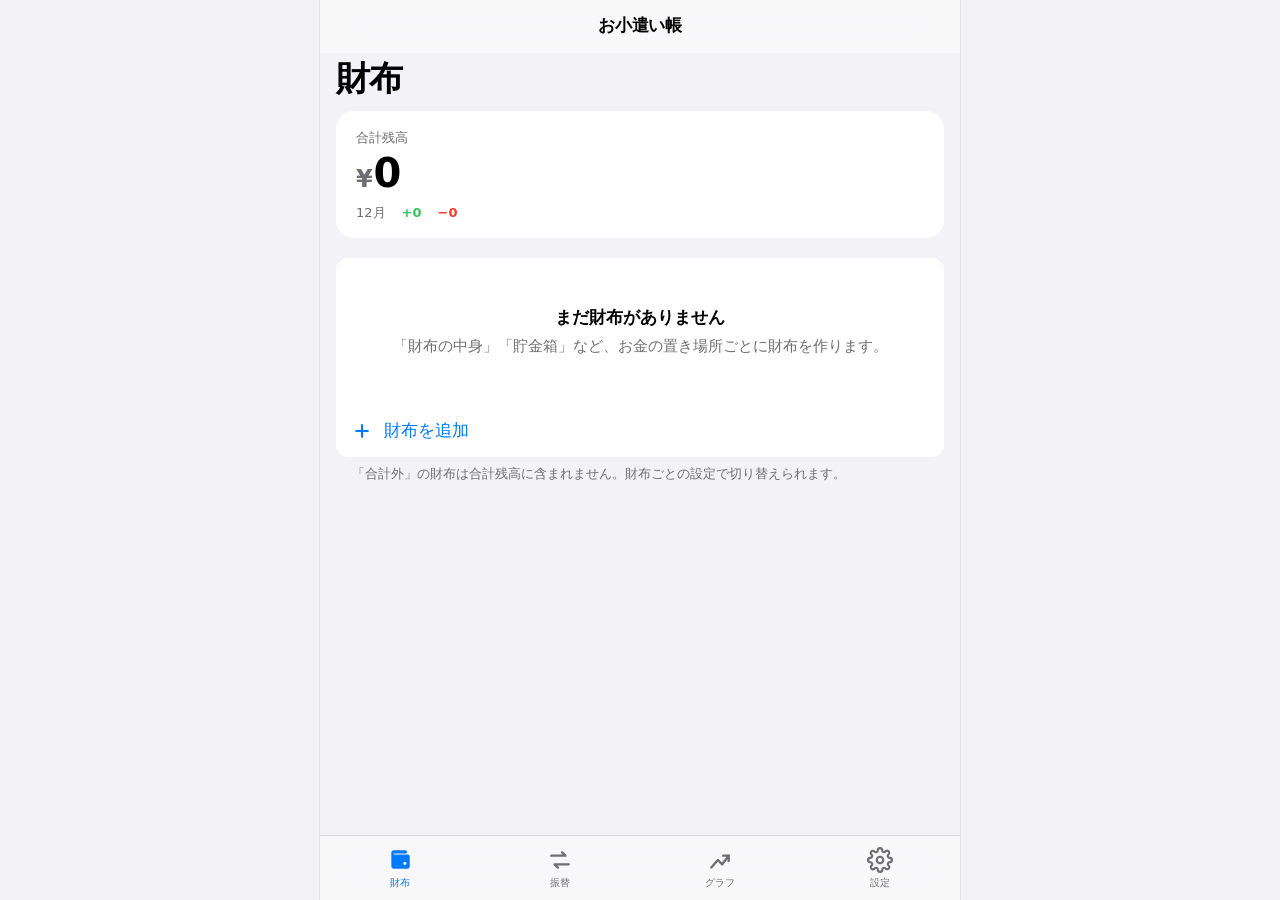
==== commit 340cd535: "Add files via upload" ====
--- a/index.html
+++ b/index.html
@@ -1,2102 +1,45 @@
 <!DOCTYPE html>
 <html lang="ja">
 <head>
-<meta charset="UTF-8">
-<meta name="viewport" content="width=device-width, initial-scale=1.0, viewport-fit=cover">
-<meta name="apple-mobile-web-app-capable" content="yes">
-<meta name="apple-mobile-web-app-status-bar-style" content="default">
-<meta name="theme-color" content="#F2F2F7">
-<title>サイトメモ</title>
-<style>
-:root {
-  --ios-bg: #F2F2F7;
-  --ios-card: #FFFFFF;
-  --ios-label: #000000;
-  --ios-secondary-label: #8E8E93;
-  --ios-tertiary-label: #C7C7CC;
-  --ios-separator: rgba(60, 60, 67, 0.1);
-  --ios-separator-strong: rgba(60, 60, 67, 0.2);
-  --ios-blue: #007AFF;
-  --ios-blue-dark: #0062CC;
-  --ios-red: #FF3B30;
-  --ios-red-soft: rgba(255, 59, 48, 0.08);
-  --ios-fill: rgba(118, 118, 128, 0.12);
-  --ios-fill-strong: rgba(118, 118, 128, 0.16);
-  --font-system: -apple-system, BlinkMacSystemFont, "SF Pro Text", "Hiragino Sans", "Hiragino Kaku Gothic ProN", "Yu Gothic", "Segoe UI", Roboto, sans-serif;
-}
-
-* {
-  box-sizing: border-box;
-  -webkit-tap-highlight-color: transparent;
-}
-
-html, body {
-  margin: 0;
-  padding: 0;
-}
-
-body {
-  background-color: var(--ios-bg);
-  color: var(--ios-label);
-  font-family: var(--font-system);
-  line-height: 1.45;
-  -webkit-font-smoothing: antialiased;
-}
-
-button, input, textarea, select {
-  font-family: inherit;
-}
-
-button {
-  cursor: pointer;
-}
-
-@media (prefers-reduced-motion: reduce) {
-  * {
-    animation-duration: 0.01ms !important;
-    transition-duration: 0.01ms !important;
-  }
-}
-
-button:focus-visible,
-input:focus-visible,
-textarea:focus-visible,
-select:focus-visible,
-a:focus-visible {
-  outline: 2px solid var(--ios-blue);
-  outline-offset: 2px;
-  border-radius: 4px;
-}
-
-.app {
-  max-width: 640px;
-  margin: 0 auto;
-  padding-bottom: calc(48px + env(safe-area-inset-bottom));
-}
-
-/* ---------- Sticky top bar (header + search + filters) ---------- */
-.top-bar {
-  position: sticky;
-  top: 0;
-  z-index: 20;
-  background: rgba(242, 242, 247, 0.85);
-  backdrop-filter: blur(20px) saturate(180%);
-  -webkit-backdrop-filter: blur(20px) saturate(180%);
-  border-bottom: 1px solid var(--ios-separator);
-  padding-top: env(safe-area-inset-top);
-}
-
-.app-header {
-  display: flex;
-  justify-content: space-between;
-  align-items: center;
-  padding: 12px 16px 2px;
-}
-
-.app-header h1 {
-  font-size: 28px;
-  font-weight: 700;
-  margin: 0;
-  letter-spacing: -0.02em;
-}
-
-.header-actions {
-  display: flex;
-  gap: 10px;
-}
-
-.icon-circle-btn {
-  width: 34px;
-  height: 34px;
-  border-radius: 50%;
-  border: none;
-  background: var(--ios-fill-strong);
-  color: var(--ios-blue);
-  display: flex;
-  align-items: center;
-  justify-content: center;
-  transition: transform 0.12s ease, background 0.12s ease;
-  flex-shrink: 0;
-}
-
-.icon-circle-btn:active {
-  transform: scale(0.92);
-}
-
-.icon-circle-btn-filled {
-  background: var(--ios-blue);
-  color: #fff;
-}
-
-/* ---------- Overflow popover menu ---------- */
-.popover-menu {
-  position: absolute;
-  top: 54px;
-  right: 16px;
-  background: rgba(255, 255, 255, 0.92);
-  backdrop-filter: blur(20px);
-  -webkit-backdrop-filter: blur(20px);
-  border-radius: 14px;
-  box-shadow: 0 10px 30px rgba(0, 0, 0, 0.16);
-  overflow: hidden;
-  z-index: 30;
-  min-width: 190px;
-  opacity: 0;
-  transform: translateY(-6px) scale(0.97);
-  visibility: hidden;
-  transition: opacity 0.16s ease, transform 0.16s ease, visibility 0s linear 0.16s;
-}
-
-.popover-menu.open {
-  opacity: 1;
-  transform: translateY(0) scale(1);
-  visibility: visible;
-  transition: opacity 0.16s ease, transform 0.16s ease, visibility 0s linear 0s;
-}
-
-.popover-item {
-  display: flex;
-  align-items: center;
-  gap: 10px;
-  width: 100%;
-  padding: 12px 16px;
-  background: none;
-  border: none;
-  border-bottom: 1px solid var(--ios-separator);
-  font-size: 15px;
-  color: var(--ios-label);
-  text-align: left;
-}
-
-.popover-item:last-child {
-  border-bottom: none;
-}
-
-.popover-item:active {
-  background: rgba(0, 0, 0, 0.06);
-}
-
-.popover-item svg {
-  color: var(--ios-blue);
-  flex-shrink: 0;
-}
-
-/* ---------- Search bar ---------- */
-.search-section {
-  padding: 8px 16px 8px;
-  display: flex;
-  align-items: center;
-  gap: 8px;
-}
-
-.search-bar-wrapper {
-  flex: 1;
-  display: flex;
-  align-items: center;
-  gap: 6px;
-  background: var(--ios-fill);
-  border-radius: 10px;
-  padding: 8px 10px;
-  min-width: 0;
-}
-
-.search-icon {
-  color: var(--ios-secondary-label);
-  flex-shrink: 0;
-}
-
-.search-input {
-  flex: 1;
-  border: none;
-  outline: none;
-  background: transparent;
-  font-size: 16px;
-  color: var(--ios-label);
-  min-width: 0;
-}
-
-.search-input::placeholder {
-  color: var(--ios-secondary-label);
-}
-
-.search-cancel {
-  background: none;
-  border: none;
-  color: var(--ios-blue);
-  font-size: 16px;
-  padding: 4px 2px;
-  flex-shrink: 0;
-}
-
-/* ---------- Filter / sort row ---------- */
-.filter-scroll {
-  display: flex;
-  gap: 8px;
-  padding: 2px 16px 12px;
-  overflow-x: auto;
-  align-items: center;
-  scrollbar-width: none;
-  -ms-overflow-style: none;
-}
-
-.filter-scroll::-webkit-scrollbar {
-  display: none;
-}
-
-.filter-pill {
-  flex-shrink: 0;
-  display: inline-flex;
-  align-items: center;
-  gap: 4px;
-  padding: 7px 14px;
-  border-radius: 999px;
-  font-size: 13px;
-  font-weight: 600;
-  border: none;
-  white-space: nowrap;
-  transition: filter 0.1s ease;
-}
-
-.filter-pill:active {
-  filter: brightness(0.95);
-}
-
-.sort-pill-wrapper {
-  position: relative;
-  flex-shrink: 0;
-}
-
-.sort-pill {
-  background: var(--ios-fill-strong);
-  color: #3C3C43;
-}
-
-.sort-select-overlay {
-  position: absolute;
-  inset: 0;
-  opacity: 0;
-  border: none;
-  font-size: 16px;
-  -webkit-appearance: none;
-  appearance: none;
-}
-
-.tag-filter-pill {
-  background: var(--pill-bg, var(--ios-fill-strong));
-  color: var(--pill-fg, #3C3C43);
-}
-
-.filter-divider {
-  width: 1px;
-  height: 20px;
-  background: var(--ios-separator-strong);
-  flex-shrink: 0;
-}
-
-/* ---------- Site list (grouped table style) ---------- */
-#siteList {
-  margin: 16px 16px 0;
-  display: flex;
-  flex-direction: column;
-  gap: 20px;
-}
-
-.list-section-header {
-  font-size: 13px;
-  color: var(--ios-secondary-label);
-  text-transform: uppercase;
-  letter-spacing: 0.03em;
-  font-weight: 500;
-  margin: 0 0 6px;
-}
-
-.site-list {
-  list-style: none;
-  margin: 0;
-  padding: 0;
-  background: var(--ios-card);
-  border-radius: 14px;
-  overflow: hidden;
-}
-
-.site-row-wrapper {
-  position: relative;
-  overflow: hidden;
-  border-bottom: 1px solid var(--ios-separator);
-}
-
-.site-row-wrapper:last-child {
-  border-bottom: none;
-}
-
-.swipe-actions {
-  position: absolute;
-  top: 0;
-  right: 0;
-  height: 100%;
-  display: flex;
-}
-
-.swipe-delete-btn {
-  width: 76px;
-  height: 100%;
-  background: var(--ios-red);
-  color: #fff;
-  border: none;
-  display: flex;
-  flex-direction: column;
-  align-items: center;
-  justify-content: center;
-  gap: 2px;
-  font-size: 11px;
-  font-weight: 600;
-}
-
-.site-row {
-  position: relative;
-  background: var(--ios-card);
-  touch-action: pan-y;
-  display: flex;
-  align-items: center;
-  gap: 2px;
-  padding: 11px 8px 11px 6px;
-}
-
-.pin-btn {
-  background: none;
-  border: none;
-  padding: 8px;
-  color: var(--ios-tertiary-label);
-  display: flex;
-  align-items: center;
-  flex-shrink: 0;
-}
-
-.pin-btn.pinned {
-  color: #FF9500;
-}
-
-.site-row-content {
-  flex: 1;
-  min-width: 0;
-}
-
-.site-name {
-  margin: 0;
-  font-size: 16px;
-  font-weight: 600;
-  line-height: 1.35;
-  word-break: break-word;
-}
-
-.site-name a {
-  color: var(--ios-label);
-  text-decoration: none;
-}
-
-.site-name a:active {
-  opacity: 0.5;
-}
-
-.site-meta-line {
-  display: flex;
-  align-items: center;
-  gap: 4px;
-  margin-top: 2px;
-  color: var(--ios-secondary-label);
-  font-size: 13px;
-  min-width: 0;
-}
-
-.meta-icon {
-  flex-shrink: 0;
-}
-
-.url-text {
-  overflow: hidden;
-  text-overflow: ellipsis;
-  white-space: nowrap;
-  min-width: 0;
-}
-
-.site-tags-row {
-  display: flex;
-  flex-wrap: wrap;
-  gap: 4px;
-  margin-top: 6px;
-}
-
-.tag-pill {
-  display: inline-flex;
-  align-items: center;
-  padding: 2px 8px;
-  border-radius: 8px;
-  font-size: 11px;
-  font-weight: 600;
-  background: var(--pill-bg);
-  color: var(--pill-fg);
-}
-
-.memo-preview-line {
-  display: flex;
-  align-items: center;
-  gap: 4px;
-  margin-top: 6px;
-  color: var(--ios-secondary-label);
-  font-size: 13px;
-  min-width: 0;
-}
-
-.memo-preview-line .snippet {
-  overflow: hidden;
-  text-overflow: ellipsis;
-  white-space: nowrap;
-  min-width: 0;
-}
-
-.memo-count-badge {
-  flex-shrink: 0;
-  background: var(--ios-fill-strong);
-  color: #6D6D72;
-  font-size: 11px;
-  font-weight: 600;
-  padding: 1px 6px;
-  border-radius: 8px;
-}
-
-.row-edit-btn {
-  background: none;
-  border: none;
-  padding: 10px;
-  margin: -10px -4px -10px 0;
-  color: var(--ios-tertiary-label);
-  display: flex;
-  align-items: center;
-  flex-shrink: 0;
-}
-
-/* ---------- Empty state ---------- */
-.empty-state {
-  text-align: center;
-  padding: 70px 30px;
-  color: var(--ios-secondary-label);
-}
-
-.empty-icon {
-  color: var(--ios-tertiary-label);
-  margin-bottom: 12px;
-}
-
-.empty-title {
-  font-size: 17px;
-  font-weight: 600;
-  color: var(--ios-label);
-  margin: 0 0 4px;
-}
-
-.empty-desc {
-  font-size: 14px;
-  margin: 0;
-}
-
-/* ---------- Modal (bottom sheet) ---------- */
-.modal-overlay {
-  position: fixed;
-  inset: 0;
-  z-index: 100;
-  display: flex;
-  align-items: flex-end;
-  justify-content: center;
-  background: rgba(0, 0, 0, 0);
-  opacity: 0;
-  visibility: hidden;
-  transition: opacity 0.25s ease, background 0.25s ease, visibility 0s linear 0.25s;
-}
-
-.modal-overlay.open {
-  opacity: 1;
-  visibility: visible;
-  background: rgba(0, 0, 0, 0.4);
-  transition: opacity 0.25s ease, background 0.25s ease, visibility 0s linear 0s;
-}
-
-.modal {
-  background: var(--ios-bg);
-  width: 100%;
-  max-width: 500px;
-  max-height: 90vh;
-  border-radius: 20px 20px 0 0;
-  display: flex;
-  flex-direction: column;
-  transform: translateY(100%);
-  transition: transform 0.32s cubic-bezier(0.32, 0.72, 0, 1);
-}
-
-.modal-overlay.open .modal {
-  transform: translateY(0);
-}
-
-@media (min-width: 641px) {
-  .modal-overlay {
-    align-items: center;
-    padding: 20px;
-  }
-  .modal {
-    border-radius: 20px;
-    max-height: 85vh;
-    transform: translateY(16px) scale(0.97);
-  }
-  .modal-overlay.open .modal {
-    transform: translateY(0) scale(1);
-  }
-  .sheet-handle {
-    display: none;
-  }
-}
-
-.sheet-handle {
-  width: 36px;
-  height: 5px;
-  background: rgba(60, 60, 67, 0.3);
-  border-radius: 3px;
-  margin: 8px auto 2px;
-  flex-shrink: 0;
-}
-
-.sheet-navbar {
-  flex-shrink: 0;
-  display: flex;
-  align-items: center;
-  justify-content: space-between;
-  padding: 6px 12px 12px;
-  border-bottom: 1px solid var(--ios-separator);
-}
-
-.nav-btn {
-  background: none;
-  border: none;
-  color: var(--ios-blue);
-  font-size: 17px;
-  padding: 6px 8px;
-  min-width: 60px;
-}
-
-.nav-btn-primary {
-  font-weight: 600;
-  text-align: right;
-}
-
-.nav-btn-primary:disabled {
-  color: rgba(0, 122, 255, 0.3);
-}
-
-.nav-title {
-  font-size: 17px;
-  font-weight: 600;
-  margin: 0;
-  color: var(--ios-label);
-  text-align: center;
-  flex: 1;
-}
-
-.sheet-body {
-  overflow-y: auto;
-  padding: 16px 16px calc(16px + env(safe-area-inset-bottom));
-  flex: 1;
-}
-
-.form-section {
-  background: var(--ios-card);
-  border-radius: 14px;
-  margin-bottom: 20px;
-  overflow: hidden;
-}
-
-.form-row {
-  padding: 12px 14px;
-  border-bottom: 1px solid var(--ios-separator);
-}
-
-.form-row:last-child {
-  border-bottom: none;
-}
-
-.form-input {
-  width: 100%;
-  border: none;
-  outline: none;
-  font-size: 16px;
-  background: transparent;
-  color: var(--ios-label);
-}
-
-.form-input-large {
-  font-size: 17px;
-  font-weight: 600;
-}
-
-.form-input::placeholder {
-  color: var(--ios-tertiary-label);
-}
-
-textarea.form-input {
-  resize: none;
-  line-height: 1.5;
-  display: block;
-}
-
-.required {
-  color: var(--ios-red);
-}
-
-.form-section-header {
-  font-size: 13px;
-  color: var(--ios-secondary-label);
-  text-transform: uppercase;
-  letter-spacing: 0.03em;
-  margin: 0 14px 6px;
-  font-weight: 500;
-}
-
-.tag-input-wrapper {
-  display: flex;
-  flex-wrap: wrap;
-  gap: 6px;
-  align-items: center;
-}
-
-#tagChips {
-  display: contents;
-}
-
-.tag-chip-editable {
-  display: inline-flex;
-  align-items: center;
-  gap: 5px;
-  padding: 5px 6px 5px 10px;
-  border-radius: 999px;
-  font-size: 13px;
-  font-weight: 600;
-  background: var(--pill-bg);
-  color: var(--pill-fg);
-}
-
-.remove-tag {
-  border: none;
-  background: none;
-  color: inherit;
-  opacity: 0.65;
-  display: flex;
-  align-items: center;
-  padding: 2px;
-}
-
-.remove-tag:active {
-  opacity: 1;
-}
-
-#tagInput {
-  border: none;
-  outline: none;
-  flex: 1;
-  min-width: 100px;
-  font-size: 16px;
-  padding: 4px 0;
-  background: transparent;
-  color: var(--ios-label);
-}
-
-#tagInput::placeholder {
-  color: var(--ios-tertiary-label);
-}
-
-.memo-card {
-  background: var(--ios-card);
-  border-radius: 14px;
-  padding: 12px 40px 12px 14px;
-  margin-bottom: 10px;
-  position: relative;
-}
-
-.memo-divider {
-  height: 1px;
-  background: var(--ios-separator);
-  margin: 8px 0;
-}
-
-.remove-memo-btn {
-  position: absolute;
-  top: 10px;
-  right: 10px;
-  width: 26px;
-  height: 26px;
-  display: flex;
-  align-items: center;
-  justify-content: center;
-  color: var(--ios-red);
-  background: none;
-  border: none;
-}
-
-.add-row-btn {
-  display: flex;
-  align-items: center;
-  gap: 6px;
-  border: none;
-  background: none;
-  color: var(--ios-blue);
-  font-size: 15px;
-  font-weight: 600;
-  padding: 10px 4px;
-  margin-bottom: 20px;
-}
-
-.danger-section {
-  margin-top: 4px;
-}
-
-.danger-row {
-  width: 100%;
-  background: none;
-  border: none;
-  color: var(--ios-red);
-  font-size: 17px;
-  padding: 14px;
-  text-align: center;
-}
-
-.danger-row:active {
-  background: var(--ios-red-soft);
-}
-
-.sheet-desc {
-  font-size: 13px;
-  color: var(--ios-secondary-label);
-  margin: 0 4px 18px;
-  line-height: 1.5;
-}
-
-.action-row {
-  display: flex;
-  align-items: center;
-  gap: 10px;
-  width: 100%;
-  background: none;
-  border: none;
-  font-size: 16px;
-  color: var(--ios-label);
-  text-align: left;
-}
-
-.action-row:active {
-  background: rgba(0, 0, 0, 0.04);
-}
-
-.action-row-icon {
-  color: var(--ios-blue);
-  flex-shrink: 0;
-}
-
-.sync-code-area {
-  font-family: ui-monospace, "SF Mono", Menlo, monospace;
-  font-size: 12.5px;
-  line-height: 1.4;
-  word-break: break-all;
-  min-height: 92px;
-}
-
-.sync-code-area[readonly] {
-  color: var(--ios-secondary-label);
-}
-
-.menu-badge {
-  margin-left: auto;
-  background: var(--ios-red);
-  color: #fff;
-  font-size: 12px;
-  font-weight: 700;
-  min-width: 20px;
-  height: 20px;
-  border-radius: 10px;
-  display: flex;
-  align-items: center;
-  justify-content: center;
-  padding: 0 5px;
-  flex-shrink: 0;
-}
-
-.tag-manage-empty,
-.trash-empty {
-  text-align: center;
-  color: var(--ios-secondary-label);
-  font-size: 14px;
-  padding: 30px 10px;
-}
-
-.tag-manage-row {
-  display: flex;
-  align-items: center;
-  gap: 8px;
-}
-
-.tag-manage-count {
-  flex: 1;
-  min-width: 0;
-  color: var(--ios-secondary-label);
-  font-size: 13px;
-}
-
-.tag-manage-edit-btn,
-.tag-manage-delete-btn,
-.tag-manage-confirm-btn,
-.tag-manage-cancel-btn {
-  background: none;
-  border: none;
-  padding: 6px;
-  display: flex;
-  align-items: center;
-  color: var(--ios-secondary-label);
-  flex-shrink: 0;
-}
-
-.tag-manage-delete-btn:active {
-  color: var(--ios-red);
-}
-
-.tag-manage-edit-btn:active,
-.tag-manage-confirm-btn:active {
-  color: var(--ios-blue);
-}
-
-.tag-rename-input {
-  flex: 1;
-  min-width: 0;
-}
-
-.trash-row {
-  display: flex;
-  align-items: center;
-  gap: 8px;
-}
-
-.trash-row-info {
-  flex: 1;
-  min-width: 0;
-}
-
-.trash-row-name {
-  margin: 0;
-  font-size: 15px;
-  font-weight: 600;
-  overflow: hidden;
-  text-overflow: ellipsis;
-  white-space: nowrap;
-}
-
-.trash-row-date {
-  margin: 2px 0 0;
-  font-size: 12px;
-  color: var(--ios-secondary-label);
-}
-
-.trash-restore-btn,
-.trash-delete-btn {
-  background: none;
-  border: none;
-  padding: 6px;
-  display: flex;
-  align-items: center;
-  color: var(--ios-secondary-label);
-  flex-shrink: 0;
-}
-
-.trash-restore-btn:active {
-  color: var(--ios-blue);
-}
-
-.trash-delete-btn:active {
-  color: var(--ios-red);
-}
-</style>
+  <meta charset="utf-8">
+  <meta name="viewport" content="width=device-width, initial-scale=1, viewport-fit=cover, maximum-scale=1">
+  <title>お小遣い帳</title>
+  <meta name="description" content="複数の財布を管理できるお小遣い帳。入金・出金・振替の記録と残高推移グラフ。">
+  <meta name="theme-color" content="#f2f2f7" media="(prefers-color-scheme: light)">
+  <meta name="theme-color" content="#000000" media="(prefers-color-scheme: dark)">
+  <meta name="apple-mobile-web-app-capable" content="yes">
+  <meta name="mobile-web-app-capable" content="yes">
+  <meta name="apple-mobile-web-app-status-bar-style" content="default">
+  <meta name="apple-mobile-web-app-title" content="お小遣い帳">
+  <link rel="manifest" href="./manifest.webmanifest">
+  <link rel="apple-touch-icon" href="./icons/apple-touch-icon.png">
+  <link rel="icon" href="./icons/icon-192.png" type="image/png">
+  <link rel="stylesheet" href="./css/style.css">
 </head>
 <body>
-<div class="app">
-  <div class="top-bar" id="topBar">
-    <header class="app-header">
-      <h1>サイトメモ</h1>
-      <div class="header-actions">
-        <button type="button" id="moreBtn" class="icon-circle-btn" aria-label="その他のメニュー" aria-haspopup="true">
-          <svg viewBox="0 0 24 24" width="18" height="18" fill="currentColor"><circle cx="5" cy="12" r="2.2"/><circle cx="12" cy="12" r="2.2"/><circle cx="19" cy="12" r="2.2"/></svg>
-        </button>
-        <button type="button" id="addBtn" class="icon-circle-btn icon-circle-btn-filled" aria-label="新規サイトを追加">
-          <svg viewBox="0 0 24 24" width="18" height="18" fill="none" stroke="currentColor" stroke-width="2.3" stroke-linecap="round"><line x1="12" y1="5" x2="12" y2="19"/><line x1="5" y1="12" x2="19" y2="12"/></svg>
-        </button>
-      </div>
-    </header>
+  <div id="app" class="app">
+    <header id="nav" class="nav"></header>
+    <main id="screen" class="screen"></main>
+    <nav id="bottombar" class="bottombar"></nav>
+  </div>
 
-    <div class="popover-menu" id="moreMenu">
-      <button type="button" id="tagsMenuBtn" class="popover-item">
-        <svg viewBox="0 0 24 24" width="17" height="17" fill="none" stroke="currentColor" stroke-width="2" stroke-linecap="round" stroke-linejoin="round"><path d="M20.59 13.41l-7.17 7.17a2 2 0 0 1-2.83 0L2 12V2h10l8.59 8.59a2 2 0 0 1 0 2.82z"/><line x1="7" y1="7" x2="7.01" y2="7"/></svg>
-        タグを管理
-      </button>
-      <button type="button" id="trashMenuBtn" class="popover-item">
-        <svg viewBox="0 0 24 24" width="17" height="17" fill="none" stroke="currentColor" stroke-width="2" stroke-linecap="round" stroke-linejoin="round"><polyline points="3 6 5 6 21 6"/><path d="M19 6l-1 14a2 2 0 0 1-2 2H8a2 2 0 0 1-2-2L5 6m3 0V4a2 2 0 0 1 2-2h4a2 2 0 0 1 2 2v2"/></svg>
-        <span>ゴミ箱</span>
-        <span class="menu-badge" id="trashBadge" hidden></span>
-      </button>
-      <button type="button" id="syncMenuBtn" class="popover-item">
-        <svg viewBox="0 0 24 24" width="17" height="17" fill="none" stroke="currentColor" stroke-width="2" stroke-linecap="round" stroke-linejoin="round"><path d="M21 12a9 9 0 1 1-3-6.7"/><polyline points="21 3 21 9 15 9"/></svg>
-        バックアップと同期
-      </button>
-    </div>
-    <input type="file" id="importInput" accept="application/json" hidden>
-
-    <div class="search-section">
-      <div class="search-bar-wrapper">
-        <svg class="search-icon" viewBox="0 0 24 24" width="16" height="16" fill="none" stroke="currentColor" stroke-width="2" stroke-linecap="round"><circle cx="11" cy="11" r="7"/><line x1="21" y1="21" x2="16.65" y2="16.65"/></svg>
-        <input type="search" id="searchInput" class="search-input" placeholder="検索">
-      </div>
-      <button type="button" id="searchCancelBtn" class="search-cancel" hidden>キャンセル</button>
-    </div>
-
-    <div class="filter-scroll" id="filterScroll">
-      <div class="sort-pill-wrapper">
-        <button type="button" class="filter-pill sort-pill" tabindex="-1" aria-hidden="true">
-          <svg viewBox="0 0 24 24" width="13" height="13" fill="none" stroke="currentColor" stroke-width="2" stroke-linecap="round" stroke-linejoin="round"><path d="M8 20V4M8 4L4 8M8 4l4 4"/><path d="M16 4v16M16 20l4-4M16 20l-4-4"/></svg>
-          <span id="sortLabel">サイト名 A→Z</span>
-        </button>
-        <select id="sortSelect" class="sort-select-overlay" aria-label="並び替え">
-          <option value="name-asc">サイト名 A→Z</option>
-          <option value="name-desc">サイト名 Z→A</option>
-          <option value="date-desc">追加日 新しい順</option>
-          <option value="date-asc">追加日 古い順</option>
-        </select>
-      </div>
-      <div class="filter-divider" id="filterDivider" hidden></div>
-      <div id="tagFilterPills" style="display:contents;"></div>
+  <div id="sheet-root" class="sheet-root" hidden>
+    <div class="scrim" id="scrim"></div>
+    <div class="sheet" id="sheet" role="dialog" aria-modal="true">
+      <div class="sheet-grabber-area" id="grabber"><div class="sheet-grabber"></div></div>
+      <div class="sheet-body" id="sheet-body"></div>
     </div>
   </div>
 
-  <div id="siteList"></div>
+  <div id="toast" class="toast" hidden></div>
 
-  <div class="empty-state" id="emptyState" hidden>
-    <svg class="empty-icon" viewBox="0 0 24 24" width="52" height="52" fill="none" stroke="currentColor" stroke-width="1.3" stroke-linecap="round" stroke-linejoin="round"><path d="M19 21l-7-5-7 5V5a2 2 0 0 1 2-2h10a2 2 0 0 1 2 2z"/></svg>
-    <p class="empty-title" id="emptyTitle"></p>
-    <p class="empty-desc" id="emptyDesc"></p>
-  </div>
-</div>
-
-<div class="modal-overlay" id="modalOverlay">
-  <div class="modal">
-    <div class="sheet-handle"></div>
-    <div class="sheet-navbar">
-      <button type="button" id="cancelBtn" class="nav-btn">キャンセル</button>
-      <h2 id="modalTitle" class="nav-title">新規サイト</h2>
-      <button type="submit" id="saveBtn" class="nav-btn nav-btn-primary" form="siteForm">保存</button>
-    </div>
-    <div class="sheet-body">
-      <form id="siteForm">
-        <div class="form-section">
-          <div class="form-row">
-            <input type="text" id="siteName" class="form-input form-input-large" placeholder="サイト名（必須）" required>
-          </div>
-          <div class="form-row">
-            <input type="text" id="siteUrl" class="form-input" placeholder="URL（任意）https://example.com">
-          </div>
-        </div>
-
-        <div class="form-section">
-          <div class="form-row">
-            <div class="tag-input-wrapper">
-              <div id="tagChips"></div>
-              <input type="text" id="tagInput" list="tagSuggestions" placeholder="タグを入力してEnter">
-            </div>
-          </div>
-        </div>
-        <datalist id="tagSuggestions"></datalist>
-
-        <div class="form-section-header">メモ（任意）</div>
-        <div id="memoList"></div>
-        <button type="button" id="addMemoBtn" class="add-row-btn">
-          <svg viewBox="0 0 24 24" width="18" height="18" fill="none" stroke="currentColor" stroke-width="2.3" stroke-linecap="round"><line x1="12" y1="5" x2="12" y2="19"/><line x1="5" y1="12" x2="19" y2="12"/></svg>
-          メモを追加
-        </button>
-
-        <div class="form-section danger-section" id="deleteSection" hidden>
-          <button type="button" id="deleteSiteBtn" class="danger-row">このサイトを削除</button>
-        </div>
-      </form>
-    </div>
-  </div>
-</div>
-
-<div class="modal-overlay" id="syncModalOverlay">
-  <div class="modal">
-    <div class="sheet-handle"></div>
-    <div class="sheet-navbar">
-      <span class="nav-btn" aria-hidden="true" style="visibility:hidden;">閉じる</span>
-      <h2 class="nav-title">バックアップと同期</h2>
-      <button type="button" id="syncCloseBtn" class="nav-btn nav-btn-primary">閉じる</button>
-    </div>
-    <div class="sheet-body">
-      <p class="sheet-desc">このデータをコードに変換して、別の端末にコピー&ペーストで引き継げます。コードは暗号化されていないため、第三者と共有しないでください。</p>
-
-      <div class="form-section-header">コードで同期</div>
-      <div class="form-section">
-        <button type="button" id="generateCodeBtn" class="form-row action-row">
-          <svg class="action-row-icon" viewBox="0 0 24 24" width="18" height="18" fill="none" stroke="currentColor" stroke-width="2" stroke-linecap="round" stroke-linejoin="round"><polyline points="16 18 22 12 16 6"/><polyline points="8 6 2 12 8 18"/></svg>
-          <span>このデバイスのコードを作成</span>
-        </button>
-      </div>
-
-      <div id="syncCodeOutputWrap" hidden>
-        <div class="form-section">
-          <div class="form-row">
-            <textarea id="syncCodeOutput" class="form-input sync-code-area" readonly rows="4"></textarea>
-          </div>
-          <button type="button" id="copyCodeBtn" class="form-row action-row">
-            <svg class="action-row-icon" viewBox="0 0 24 24" width="18" height="18" fill="none" stroke="currentColor" stroke-width="2" stroke-linecap="round" stroke-linejoin="round"><rect x="9" y="9" width="13" height="13" rx="2"/><path d="M5 15H4a2 2 0 0 1-2-2V4a2 2 0 0 1 2-2h9a2 2 0 0 1 2 2v1"/></svg>
-            <span id="copyCodeLabel">コピー</span>
-          </button>
-        </div>
-      </div>
-
-      <div class="form-section">
-        <div class="form-row">
-          <textarea id="syncCodeInput" class="form-input sync-code-area" placeholder="別の端末で作成したコードをここに貼り付け" rows="4"></textarea>
-        </div>
-        <button type="button" id="applyCodeBtn" class="form-row action-row">
-          <svg class="action-row-icon" viewBox="0 0 24 24" width="18" height="18" fill="none" stroke="currentColor" stroke-width="2" stroke-linecap="round" stroke-linejoin="round"><path d="M21 15v4a2 2 0 0 1-2 2H5a2 2 0 0 1-2-2v-4"/><polyline points="17 8 12 3 7 8"/><line x1="12" y1="3" x2="12" y2="15"/></svg>
-          <span>このコードを読み込む</span>
-        </button>
-      </div>
-
-      <div class="form-section-header">ファイルでバックアップ</div>
-      <div class="form-section">
-        <button type="button" id="exportBtn" class="form-row action-row">
-          <svg class="action-row-icon" viewBox="0 0 24 24" width="18" height="18" fill="none" stroke="currentColor" stroke-width="2" stroke-linecap="round" stroke-linejoin="round"><path d="M21 15v4a2 2 0 0 1-2 2H5a2 2 0 0 1-2-2v-4"/><polyline points="7 10 12 15 17 10"/><line x1="12" y1="15" x2="12" y2="3"/></svg>
-          <span>JSONファイルを書き出す</span>
-        </button>
-        <button type="button" id="importBtn" class="form-row action-row">
-          <svg class="action-row-icon" viewBox="0 0 24 24" width="18" height="18" fill="none" stroke="currentColor" stroke-width="2" stroke-linecap="round" stroke-linejoin="round"><path d="M21 15v4a2 2 0 0 1-2 2H5a2 2 0 0 1-2-2v-4"/><polyline points="17 8 12 3 7 8"/><line x1="12" y1="3" x2="12" y2="15"/></svg>
-          <span>JSONファイルを読み込む</span>
-        </button>
-      </div>
-    </div>
-  </div>
-</div>
-
-<div class="modal-overlay" id="tagsModalOverlay">
-  <div class="modal">
-    <div class="sheet-handle"></div>
-    <div class="sheet-navbar">
-      <span class="nav-btn" aria-hidden="true" style="visibility:hidden;">閉じる</span>
-      <h2 class="nav-title">タグを管理</h2>
-      <button type="button" id="tagsCloseBtn" class="nav-btn nav-btn-primary">閉じる</button>
-    </div>
-    <div class="sheet-body">
-      <p class="sheet-desc">タグの名前を変更したり削除したりできます。削除してもサイト自体は残ります。</p>
-      <div id="tagManageList"></div>
-    </div>
-  </div>
-</div>
-
-<div class="modal-overlay" id="trashModalOverlay">
-  <div class="modal">
-    <div class="sheet-handle"></div>
-    <div class="sheet-navbar">
-      <span class="nav-btn" aria-hidden="true" style="visibility:hidden;">閉じる</span>
-      <h2 class="nav-title">ゴミ箱</h2>
-      <button type="button" id="trashCloseBtn" class="nav-btn nav-btn-primary">閉じる</button>
-    </div>
-    <div class="sheet-body">
-      <p class="sheet-desc">削除したサイトは30日間ここに残り、その後自動的に完全に削除されます。</p>
-      <div id="trashList"></div>
-      <div class="form-section danger-section" id="emptyTrashSection" hidden>
-        <button type="button" id="emptyTrashBtn" class="danger-row">ゴミ箱を空にする</button>
-      </div>
-    </div>
-  </div>
-</div>
-
-<script>
-(() => {
-  'use strict';
-
-  const STORAGE_KEY = 'site-memo-data-v1';
-  const SWIPE_REVEAL = 76;
-
-  let sites = [];
-  let trash = [];
-  let editingId = null;
-  let draftTags = [];
-  let draftMemos = [];
-  let activeFilters = new Set();
-  let searchQuery = '';
-  let sortMode = 'name-asc';
-  let openSwipeId = null;
-
-  const TAG_PALETTE = [
-    { fg: '#007AFF', bg: 'rgba(0,122,255,0.12)' },
-    { fg: '#34C759', bg: 'rgba(52,199,89,0.12)' },
-    { fg: '#FF9500', bg: 'rgba(255,149,0,0.13)' },
-    { fg: '#AF52DE', bg: 'rgba(175,82,222,0.12)' },
-    { fg: '#FF2D55', bg: 'rgba(255,45,85,0.12)' },
-    { fg: '#32ADE6', bg: 'rgba(50,173,230,0.12)' },
-    { fg: '#5856D6', bg: 'rgba(88,86,214,0.12)' },
-    { fg: '#B08500', bg: 'rgba(255,204,0,0.18)' }
-  ];
-
-  const tagColor = (tag) => {
-    let hash = 0;
-    for (let i = 0; i < tag.length; i++) {
-      hash = tag.charCodeAt(i) + ((hash << 5) - hash);
-    }
-    return TAG_PALETTE[Math.abs(hash) % TAG_PALETTE.length];
-  };
-
-  const uid = () =>
-    (window.crypto && crypto.randomUUID)
-      ? crypto.randomUUID()
-      : `id-${Date.now()}-${Math.random().toString(16).slice(2)}`;
-
-  const escapeHtml = (str) => {
-    const div = document.createElement('div');
-    div.textContent = str == null ? '' : String(str);
-    return div.innerHTML;
-  };
-
-  const normalizeUrl = (url) => {
-    if (!url) return '';
-    const trimmed = url.trim();
-    if (!trimmed) return '';
-    return /^https?:\/\//i.test(trimmed) ? trimmed : `https://${trimmed}`;
-  };
-
-  const formatDate = (ts) => {
-    const d = new Date(ts);
-    return `${d.getFullYear()}/${d.getMonth() + 1}/${d.getDate()} 追加`;
-  };
-
-  const ICON_LINK = '<svg class="meta-icon" viewBox="0 0 24 24" width="12" height="12" fill="none" stroke="currentColor" stroke-width="2" stroke-linecap="round" stroke-linejoin="round"><path d="M10 13a5 5 0 0 0 7.54.54l3-3a5 5 0 0 0-7.07-7.07l-1.72 1.71"/><path d="M14 11a5 5 0 0 0-7.54-.54l-3 3a5 5 0 0 0 7.07 7.07l1.71-1.71"/></svg>';
-  const ICON_DOC = '<svg class="meta-icon" viewBox="0 0 24 24" width="12" height="12" fill="none" stroke="currentColor" stroke-width="2" stroke-linecap="round" stroke-linejoin="round"><path d="M14 2H6a2 2 0 0 0-2 2v16a2 2 0 0 0 2 2h12a2 2 0 0 0 2-2V8z"/><polyline points="14 2 14 8 20 8"/></svg>';
-  const ICON_CHEVRON = '<svg viewBox="0 0 24 24" width="14" height="14" fill="none" stroke="currentColor" stroke-width="2.4" stroke-linecap="round" stroke-linejoin="round"><polyline points="9 6 15 12 9 18"/></svg>';
-  const ICON_TRASH = '<svg viewBox="0 0 24 24" width="16" height="16" fill="none" stroke="currentColor" stroke-width="2" stroke-linecap="round" stroke-linejoin="round"><polyline points="3 6 5 6 21 6"/><path d="M19 6l-1 14a2 2 0 0 1-2 2H8a2 2 0 0 1-2-2L5 6m3 0V4a2 2 0 0 1 2-2h4a2 2 0 0 1 2 2v2"/></svg>';
-  const ICON_TRASH_SM = '<svg viewBox="0 0 24 24" width="14" height="14" fill="none" stroke="currentColor" stroke-width="2" stroke-linecap="round" stroke-linejoin="round"><polyline points="3 6 5 6 21 6"/><path d="M19 6l-1 14a2 2 0 0 1-2 2H8a2 2 0 0 1-2-2L5 6m3 0V4a2 2 0 0 1 2-2h4a2 2 0 0 1 2 2v2"/></svg>';
-  const ICON_X = '<svg viewBox="0 0 24 24" width="11" height="11" fill="none" stroke="currentColor" stroke-width="2.6" stroke-linecap="round"><line x1="18" y1="6" x2="6" y2="18"/><line x1="6" y1="6" x2="18" y2="18"/></svg>';
-  const ICON_STAR_FILLED = '<svg viewBox="0 0 24 24" width="19" height="19" fill="currentColor"><polygon points="12 2 15.09 8.26 22 9.27 17 14.14 18.18 21.02 12 17.77 5.82 21.02 7 14.14 2 9.27 8.91 8.26"/></svg>';
-  const ICON_STAR_OUTLINE = '<svg viewBox="0 0 24 24" width="19" height="19" fill="none" stroke="currentColor" stroke-width="1.8" stroke-linejoin="round"><polygon points="12 2 15.09 8.26 22 9.27 17 14.14 18.18 21.02 12 17.77 5.82 21.02 7 14.14 2 9.27 8.91 8.26"/></svg>';
-  const ICON_EDIT = '<svg viewBox="0 0 24 24" width="15" height="15" fill="none" stroke="currentColor" stroke-width="2" stroke-linecap="round" stroke-linejoin="round"><path d="M11 4H4a2 2 0 0 0-2 2v14a2 2 0 0 0 2 2h14a2 2 0 0 0 2-2v-7"/><path d="M18.5 2.5a2.121 2.121 0 0 1 3 3L12 15l-4 1 1-4 9.5-9.5z"/></svg>';
-  const ICON_CHECK = '<svg viewBox="0 0 24 24" width="15" height="15" fill="none" stroke="currentColor" stroke-width="2.4" stroke-linecap="round" stroke-linejoin="round"><polyline points="20 6 9 17 4 12"/></svg>';
-  const ICON_RESTORE = '<svg viewBox="0 0 24 24" width="16" height="16" fill="none" stroke="currentColor" stroke-width="2" stroke-linecap="round" stroke-linejoin="round"><path d="M3 12a9 9 0 1 0 3-6.7"/><polyline points="3 3 3 9 9 9"/></svg>';
-
-  // ---------- Storage ----------
-  function normalizeSite(s) {
-    return {
-      id: s.id || uid(),
-      name: s.name || '',
-      url: s.url || '',
-      tags: Array.isArray(s.tags) ? s.tags : [],
-      memos: Array.isArray(s.memos) ? s.memos : [],
-      pinned: !!s.pinned,
-      createdAt: s.createdAt || Date.now(),
-      deletedAt: s.deletedAt || null
-    };
-  }
-
-  function loadSites() {
-    try {
-      const raw = localStorage.getItem(STORAGE_KEY);
-      const parsed = raw ? JSON.parse(raw) : null;
-      let sitesArray = [];
-      let trashArray = [];
-      if (Array.isArray(parsed)) {
-        // 旧形式(サイト配列のみ)との互換
-        sitesArray = parsed;
-      } else if (parsed && typeof parsed === 'object') {
-        sitesArray = Array.isArray(parsed.sites) ? parsed.sites : [];
-        trashArray = Array.isArray(parsed.trash) ? parsed.trash : [];
-      }
-      sites = sitesArray.map(normalizeSite);
-      trash = trashArray.map(normalizeSite);
-    } catch (e) {
-      console.error('読み込みエラー', e);
-      sites = [];
-      trash = [];
-    }
-  }
-
-  function saveSites() {
-    try {
-      localStorage.setItem(STORAGE_KEY, JSON.stringify({ sites, trash }));
-    } catch (e) {
-      console.error('保存エラー', e);
-      alert('保存に失敗しました。ブラウザのストレージが利用できない可能性があります。');
-    }
-  }
-
-  function purgeOldTrash() {
-    const THIRTY_DAYS = 30 * 24 * 60 * 60 * 1000;
-    const now = Date.now();
-    const before = trash.length;
-    trash = trash.filter(s => now - (s.deletedAt || now) < THIRTY_DAYS);
-    if (trash.length !== before) saveSites();
-  }
-
-  // ---------- Derived data ----------
-  function getAllTags() {
-    const set = new Set();
-    sites.forEach(s => s.tags.forEach(t => set.add(t)));
-    return Array.from(set).sort((a, b) => a.localeCompare(b, 'ja'));
-  }
-
-  function pruneActiveFilters() {
-    const remaining = new Set(getAllTags());
-    Array.from(activeFilters).forEach(f => {
-      if (!remaining.has(f)) activeFilters.delete(f);
-    });
-  }
-
-  function filteredSortedSites() {
-    let result = sites.slice();
-    const q = searchQuery.trim().toLowerCase();
-    if (q) {
-      result = result.filter(s => s.name.toLowerCase().includes(q));
-    }
-    if (activeFilters.size > 0) {
-      const filters = Array.from(activeFilters);
-      result = result.filter(s => filters.every(f => s.tags.includes(f)));
-    }
-    result.sort((a, b) => {
-      switch (sortMode) {
-        case 'name-asc': return a.name.localeCompare(b.name, 'ja');
-        case 'name-desc': return b.name.localeCompare(a.name, 'ja');
-        case 'date-asc': return a.createdAt - b.createdAt;
-        default: return b.createdAt - a.createdAt;
-      }
-    });
-    return result;
-  }
-
-  // ---------- Rendering ----------
-  function render() {
-    pruneActiveFilters();
-    renderFilterPills();
-    renderSiteList();
-    updateTagSuggestions();
-    updateTrashBadge();
-  }
-
-  function updateTrashBadge() {
-    const badge = document.getElementById('trashBadge');
-    if (trash.length > 0) {
-      badge.textContent = trash.length > 99 ? '99+' : String(trash.length);
-      badge.hidden = false;
-    } else {
-      badge.hidden = true;
-    }
-  }
-
-  function renderFilterPills() {
-    const container = document.getElementById('tagFilterPills');
-    const divider = document.getElementById('filterDivider');
-    const tags = getAllTags();
-    divider.hidden = tags.length === 0;
-    container.innerHTML = tags.map(tag => {
-      const c = tagColor(tag);
-      const active = activeFilters.has(tag);
-      const bg = active ? c.fg : c.bg;
-      const fg = active ? '#fff' : c.fg;
-      return `<button type="button" class="filter-pill tag-filter-pill" data-tag="${escapeHtml(tag)}" style="--pill-bg:${bg};--pill-fg:${fg}">${escapeHtml(tag)}</button>`;
-    }).join('');
-  }
-
-  function getMemoPreviewHtml(memos) {
-    if (!memos || memos.length === 0) return '';
-    const first = memos[0];
-    const snippet = (first.content || first.title || '').replace(/\s+/g, ' ').trim() || '無題のメモ';
-    const badge = memos.length > 1 ? `<span class="memo-count-badge">+${memos.length - 1}</span>` : '';
-    return `<div class="memo-preview-line">${ICON_DOC}<span class="snippet">${escapeHtml(snippet)}</span>${badge}</div>`;
-  }
-
-  function renderSiteList() {
-    const list = document.getElementById('siteList');
-    const empty = document.getElementById('emptyState');
-    const emptyTitle = document.getElementById('emptyTitle');
-    const emptyDesc = document.getElementById('emptyDesc');
-    const items = filteredSortedSites();
-    openSwipeId = null;
-
-    if (sites.length === 0) {
-      list.innerHTML = '';
-      list.hidden = true;
-      empty.hidden = false;
-      emptyTitle.textContent = 'サイトがありません';
-      emptyDesc.textContent = '右上の + から最初のサイトを追加しましょう';
-      return;
-    }
-    if (items.length === 0) {
-      list.innerHTML = '';
-      list.hidden = true;
-      empty.hidden = false;
-      emptyTitle.textContent = '見つかりませんでした';
-      emptyDesc.textContent = '検索条件や絞り込みを変更してみてください';
-      return;
-    }
-    list.hidden = false;
-    empty.hidden = true;
-
-    const pinned = items.filter(s => s.pinned);
-    const others = items.filter(s => !s.pinned);
-    let html = '';
-    if (pinned.length > 0) {
-      html += `<div class="list-section"><div class="list-section-header">ピン留め</div><ul class="site-list">${pinned.map(renderSiteRow).join('')}</ul></div>`;
-    }
-    if (others.length > 0) {
-      const header = pinned.length > 0 ? '<div class="list-section-header">すべて</div>' : '';
-      html += `<div class="list-section">${header}<ul class="site-list">${others.map(renderSiteRow).join('')}</ul></div>`;
-    }
-    list.innerHTML = html;
-    list.querySelectorAll('.site-row').forEach(rowEl => bindRowSwipe(rowEl, rowEl.dataset.id));
-  }
-
-  function renderSiteRow(site) {
-    const url = normalizeUrl(site.url);
-    const nameHtml = url
-      ? `<a href="${escapeHtml(url)}" target="_blank" rel="noopener noreferrer">${escapeHtml(site.name)}</a>`
-      : escapeHtml(site.name);
-
-    const tagsHtml = site.tags.map(t => {
-      const c = tagColor(t);
-      return `<span class="tag-pill" style="--pill-bg:${c.bg};--pill-fg:${c.fg}">${escapeHtml(t)}</span>`;
-    }).join('');
-
-    return `
-      <li class="site-row-wrapper">
-        <div class="swipe-actions">
-          <button type="button" class="swipe-delete-btn" data-id="${site.id}">
-            ${ICON_TRASH}
-            <span>削除</span>
-          </button>
-        </div>
-        <div class="site-row" data-id="${site.id}">
-          <button type="button" class="pin-btn${site.pinned ? ' pinned' : ''}" data-id="${site.id}" aria-label="${site.pinned ? 'お気に入り解除' : 'お気に入りに追加'}">
-            ${site.pinned ? ICON_STAR_FILLED : ICON_STAR_OUTLINE}
-          </button>
-          <div class="site-row-content">
-            <h3 class="site-name">${nameHtml}</h3>
-            ${url ? `<div class="site-meta-line">${ICON_LINK}<span class="url-text">${escapeHtml(url)}</span></div>` : ''}
-            ${tagsHtml ? `<div class="site-tags-row">${tagsHtml}</div>` : ''}
-            ${getMemoPreviewHtml(site.memos)}
-          </div>
-          <button type="button" class="row-edit-btn" data-id="${site.id}" aria-label="「${escapeHtml(site.name)}」を編集">
-            ${ICON_CHEVRON}
-          </button>
-        </div>
-      </li>
-    `;
-  }
-
-  function togglePin(id) {
-    const site = sites.find(s => s.id === id);
-    if (!site) return;
-    site.pinned = !site.pinned;
-    saveSites();
-    render();
-  }
-
-
-  // ---------- Swipe to delete ----------
-  function bindRowSwipe(rowEl, siteId) {
-    let startX = 0;
-    let startY = 0;
-    let baseX = 0;
-    let dragging = false;
-    let axis = null;
-
-    rowEl.addEventListener('pointerdown', (e) => {
-      if (e.pointerType === 'mouse' && e.button !== 0) return;
-      startX = e.clientX;
-      startY = e.clientY;
-      baseX = openSwipeId === siteId ? -SWIPE_REVEAL : 0;
-      dragging = true;
-      axis = null;
-      rowEl.style.transition = 'none';
-    });
-
-    rowEl.addEventListener('pointermove', (e) => {
-      if (!dragging) return;
-      const dx = e.clientX - startX;
-      const dy = e.clientY - startY;
-      if (axis === null) {
-        if (Math.abs(dx) < 6 && Math.abs(dy) < 6) return;
-        axis = Math.abs(dx) > Math.abs(dy) ? 'x' : 'y';
-      }
-      if (axis === 'x') {
-        const next = Math.min(0, Math.max(-(SWIPE_REVEAL + 24), baseX + dx));
-        rowEl.style.transform = `translateX(${next}px)`;
-      }
-    });
-
-    const finish = (e) => {
-      if (!dragging) return;
-      dragging = false;
-      rowEl.style.transition = 'transform .22s cubic-bezier(.25,.9,.4,1)';
-      if (axis === 'x') {
-        const dx = (e.clientX || startX) - startX;
-        const finalX = baseX + dx;
-        if (finalX < -SWIPE_REVEAL / 2) {
-          if (openSwipeId && openSwipeId !== siteId) closeSwipe(openSwipeId);
-          rowEl.style.transform = `translateX(-${SWIPE_REVEAL}px)`;
-          openSwipeId = siteId;
-        } else {
-          rowEl.style.transform = 'translateX(0)';
-          if (openSwipeId === siteId) openSwipeId = null;
-        }
-      }
-      axis = null;
-    };
-
-    rowEl.addEventListener('pointerup', finish);
-    rowEl.addEventListener('pointercancel', finish);
-  }
-
-  function closeSwipe(id) {
-    const row = document.querySelector(`.site-row[data-id="${id}"]`);
-    if (row) {
-      row.style.transition = 'transform .22s cubic-bezier(.25,.9,.4,1)';
-      row.style.transform = 'translateX(0)';
-    }
-    if (openSwipeId === id) openSwipeId = null;
-  }
-
-  // ---------- Modal / form ----------
-  function openModal(id) {
-    editingId = id || null;
-    const overlay = document.getElementById('modalOverlay');
-    const title = document.getElementById('modalTitle');
-    document.getElementById('siteForm').reset();
-    draftTags = [];
-    draftMemos = [];
-
-    if (editingId) {
-      const site = sites.find(s => s.id === editingId);
-      if (site) {
-        title.textContent = 'サイトを編集';
-        document.getElementById('siteName').value = site.name;
-        document.getElementById('siteUrl').value = site.url || '';
-        draftTags = site.tags.slice();
-        draftMemos = site.memos.map(m => ({ ...m }));
-      }
-    } else {
-      title.textContent = '新規サイト';
-    }
-    document.getElementById('deleteSection').hidden = !editingId;
-    renderTagChips();
-    renderMemoRows();
-    updateTagSuggestions();
-    updateSaveButtonState();
-    overlay.classList.add('open');
-    document.body.style.overflow = 'hidden';
-    setTimeout(() => document.getElementById('siteName').focus(), 300);
-  }
-
-  function closeModal() {
-    document.getElementById('modalOverlay').classList.remove('open');
-    document.body.style.overflow = '';
-    editingId = null;
-  }
-
-  function updateSaveButtonState() {
-    const name = document.getElementById('siteName').value.trim();
-    document.getElementById('saveBtn').disabled = !name;
-  }
-
-  function renderTagChips() {
-    const container = document.getElementById('tagChips');
-    container.innerHTML = draftTags.map(t => {
-      const c = tagColor(t);
-      return `<span class="tag-chip-editable" style="--pill-bg:${c.bg};--pill-fg:${c.fg}">${escapeHtml(t)}<button type="button" class="remove-tag" data-tag="${escapeHtml(t)}" aria-label="タグを削除">${ICON_X}</button></span>`;
-    }).join('');
-  }
-
-  function addDraftTag(raw) {
-    const tag = (raw || '').trim();
-    if (!tag || draftTags.includes(tag)) return;
-    draftTags.push(tag);
-    renderTagChips();
-  }
-
-  function removeDraftTag(tag) {
-    draftTags = draftTags.filter(t => t !== tag);
-    renderTagChips();
-  }
-
-  function renderMemoRows() {
-    const container = document.getElementById('memoList');
-    container.innerHTML = draftMemos.map((m, idx) => `
-      <div class="memo-card" data-idx="${idx}">
-        <input type="text" class="memo-title-input form-input" placeholder="メモの題名" value="${escapeHtml(m.title)}" data-idx="${idx}">
-        <div class="memo-divider"></div>
-        <textarea class="memo-content-input form-input" placeholder="メモを入力" rows="3" data-idx="${idx}">${escapeHtml(m.content)}</textarea>
-        <button type="button" class="remove-memo-btn" data-idx="${idx}" aria-label="メモを削除">${ICON_TRASH_SM}</button>
-      </div>
-    `).join('');
-  }
-
-  function updateTagSuggestions() {
-    const datalist = document.getElementById('tagSuggestions');
-    datalist.innerHTML = getAllTags().map(t => `<option value="${escapeHtml(t)}">`).join('');
-  }
-
-  function handleSubmit(e) {
-    e.preventDefault();
-    const name = document.getElementById('siteName').value.trim();
-    if (!name) return;
-    const url = document.getElementById('siteUrl').value.trim();
-
-    const tagInput = document.getElementById('tagInput');
-    if (tagInput.value.trim()) {
-      addDraftTag(tagInput.value);
-      tagInput.value = '';
-    }
-
-    const memos = draftMemos
-      .map(m => ({ id: m.id || uid(), title: (m.title || '').trim(), content: (m.content || '').trim() }))
-      .filter(m => m.title || m.content);
-
-    if (editingId) {
-      const site = sites.find(s => s.id === editingId);
-      if (site) {
-        site.name = name;
-        site.url = url;
-        site.tags = draftTags.slice();
-        site.memos = memos;
-      }
-    } else {
-      sites.push({
-        id: uid(),
-        name,
-        url,
-        tags: draftTags.slice(),
-        memos,
-        createdAt: Date.now()
+  <script src="./js/app.js"></script>
+  <script>
+    if ('serviceWorker' in navigator) {
+      window.addEventListener('load', () => {
+        navigator.serviceWorker.register('./sw.js').catch(() => {});
       });
     }
-    saveSites();
-    closeModal();
-    render();
-  }
-
-  function deleteSite(id) {
-    const idx = sites.findIndex(s => s.id === id);
-    if (idx === -1) return;
-    const [site] = sites.splice(idx, 1);
-    site.deletedAt = Date.now();
-    trash.unshift(site);
-    if (openSwipeId === id) openSwipeId = null;
-    if (editingId === id) closeModal();
-    saveSites();
-    render();
-  }
-
-  function restoreSite(id) {
-    const idx = trash.findIndex(s => s.id === id);
-    if (idx === -1) return;
-    const [site] = trash.splice(idx, 1);
-    site.deletedAt = null;
-    sites.push(site);
-    saveSites();
-    render();
-    renderTrashList();
-  }
-
-  function permanentlyDeleteSite(id) {
-    const site = trash.find(s => s.id === id);
-    if (!site) return;
-    if (!confirm(`「${site.name}」を完全に削除します。この操作は取り消せません。`)) return;
-    trash = trash.filter(s => s.id !== id);
-    saveSites();
-    updateTrashBadge();
-    renderTrashList();
-  }
-
-  function emptyTrash() {
-    if (trash.length === 0) return;
-    if (!confirm(`ゴミ箱の${trash.length}件をすべて完全に削除します。この操作は取り消せません。`)) return;
-    trash = [];
-    saveSites();
-    updateTrashBadge();
-    renderTrashList();
-  }
-
-  function formatDeletedDate(ts) {
-    const d = new Date(ts);
-    return `${d.getFullYear()}/${d.getMonth() + 1}/${d.getDate()}`;
-  }
-
-  function renderTrashList() {
-    const container = document.getElementById('trashList');
-    const emptySection = document.getElementById('emptyTrashSection');
-    if (trash.length === 0) {
-      container.innerHTML = `<p class="trash-empty">ゴミ箱は空です</p>`;
-      emptySection.hidden = true;
-      return;
-    }
-    emptySection.hidden = false;
-    const sorted = trash.slice().sort((a, b) => (b.deletedAt || 0) - (a.deletedAt || 0));
-    container.innerHTML = `<div class="form-section">${sorted.map(site => `
-      <div class="form-row trash-row" data-id="${site.id}">
-        <div class="trash-row-info">
-          <p class="trash-row-name">${escapeHtml(site.name || '無題のサイト')}</p>
-          <p class="trash-row-date">${formatDeletedDate(site.deletedAt)}に削除</p>
-        </div>
-        <button type="button" class="trash-restore-btn" data-id="${site.id}" aria-label="「${escapeHtml(site.name)}」を復元">${ICON_RESTORE}</button>
-        <button type="button" class="trash-delete-btn" data-id="${site.id}" aria-label="「${escapeHtml(site.name)}」を完全に削除">${ICON_TRASH_SM}</button>
-      </div>
-    `).join('')}</div>`;
-  }
-
-  // ---------- Tag management ----------
-  function renderTagManageList() {
-    const container = document.getElementById('tagManageList');
-    const tags = getAllTags();
-    if (tags.length === 0) {
-      container.innerHTML = `<p class="tag-manage-empty">まだタグがありません</p>`;
-      return;
-    }
-    container.innerHTML = `<div class="form-section">${tags.map(tag => {
-      const c = tagColor(tag);
-      const count = sites.filter(s => s.tags.includes(tag)).length;
-      return `
-        <div class="form-row tag-manage-row" data-tag="${escapeHtml(tag)}">
-          <span class="tag-pill" style="--pill-bg:${c.bg};--pill-fg:${c.fg}">${escapeHtml(tag)}</span>
-          <span class="tag-manage-count">${count}件</span>
-          <button type="button" class="tag-manage-edit-btn" data-tag="${escapeHtml(tag)}" aria-label="「${escapeHtml(tag)}」の名前を変更">${ICON_EDIT}</button>
-          <button type="button" class="tag-manage-delete-btn" data-tag="${escapeHtml(tag)}" aria-label="「${escapeHtml(tag)}」を削除">${ICON_TRASH_SM}</button>
-        </div>
-      `;
-    }).join('')}</div>`;
-  }
-
-  function enterTagRenameMode(tag) {
-    const row = document.querySelector(`.tag-manage-row[data-tag="${CSS.escape(tag)}"]`);
-    if (!row) return;
-    row.innerHTML = `
-      <input type="text" class="tag-rename-input form-input" value="${escapeHtml(tag)}" data-original="${escapeHtml(tag)}">
-      <button type="button" class="tag-manage-confirm-btn" aria-label="確定">${ICON_CHECK}</button>
-      <button type="button" class="tag-manage-cancel-btn" aria-label="キャンセル">${ICON_X}</button>
-    `;
-    const input = row.querySelector('.tag-rename-input');
-    input.focus();
-    input.select();
-  }
-
-  function renameTag(oldName, newName) {
-    const trimmed = newName.trim();
-    if (!trimmed || trimmed === oldName) {
-      renderTagManageList();
-      return;
-    }
-    sites.forEach(s => {
-      if (s.tags.includes(oldName)) {
-        s.tags = Array.from(new Set(s.tags.map(t => (t === oldName ? trimmed : t))));
-      }
-    });
-    if (activeFilters.has(oldName)) {
-      activeFilters.delete(oldName);
-      activeFilters.add(trimmed);
-    }
-    saveSites();
-    render();
-    renderTagManageList();
-  }
-
-  function deleteTagEverywhere(tag) {
-    const count = sites.filter(s => s.tags.includes(tag)).length;
-    if (!confirm(`「${tag}」を${count}件のサイトから削除します。サイト自体は削除されません。`)) return;
-    sites.forEach(s => {
-      if (s.tags.includes(tag)) s.tags = s.tags.filter(t => t !== tag);
-    });
-    activeFilters.delete(tag);
-    saveSites();
-    render();
-    renderTagManageList();
-  }
-
-  // ---------- Export / Import ----------
-  function exportData() {
-    const blob = new Blob([JSON.stringify(sites, null, 2)], { type: 'application/json' });
-    const url = URL.createObjectURL(blob);
-    const a = document.createElement('a');
-    const date = new Date().toISOString().slice(0, 10);
-    a.href = url;
-    a.download = `site-memo-backup-${date}.json`;
-    document.body.appendChild(a);
-    a.click();
-    a.remove();
-    URL.revokeObjectURL(url);
-  }
-
-  function applyImportedSites(rawArray) {
-    const normalized = rawArray.map(normalizeSite).filter(d => d.name);
-
-    if (sites.length > 0) {
-      const merge = confirm(`${normalized.length}件のデータを読み込みます。既存のデータに追加する場合はOK、置き換える場合はキャンセルを押してください。`);
-      sites = merge ? sites.concat(normalized) : normalized;
-    } else {
-      sites = normalized;
-    }
-    saveSites();
-    render();
-  }
-
-  function importData(file) {
-    const reader = new FileReader();
-    reader.onload = (e) => {
-      try {
-        const data = JSON.parse(e.target.result);
-        if (!Array.isArray(data)) throw new Error('形式が正しくありません');
-        applyImportedSites(data);
-        alert('インポートが完了しました。');
-      } catch (err) {
-        console.error(err);
-        alert('インポートに失敗しました。ファイル形式を確認してください。');
-      }
-    };
-    reader.readAsText(file);
-  }
-
-  // ---------- Sync code (gzip + base64, no external library needed) ----------
-  function bytesToBase64(bytes) {
-    let binary = '';
-    const chunkSize = 0x8000;
-    for (let i = 0; i < bytes.length; i += chunkSize) {
-      binary += String.fromCharCode.apply(null, bytes.subarray(i, i + chunkSize));
-    }
-    return btoa(binary);
-  }
-
-  function base64ToBytes(base64) {
-    const binary = atob(base64);
-    const bytes = new Uint8Array(binary.length);
-    for (let i = 0; i < binary.length; i++) bytes[i] = binary.charCodeAt(i);
-    return bytes;
-  }
-
-  async function encodeDataToCode(dataArray) {
-    const json = JSON.stringify(dataArray);
-    if ('CompressionStream' in window) {
-      const stream = new Blob([json]).stream().pipeThrough(new CompressionStream('gzip'));
-      const buffer = await new Response(stream).arrayBuffer();
-      return 'SM1G' + bytesToBase64(new Uint8Array(buffer));
-    }
-    return 'SM1P' + bytesToBase64(new TextEncoder().encode(json));
-  }
-
-  async function decodeCodeToData(code) {
-    const trimmed = code.trim().replace(/\s+/g, '');
-    const header = trimmed.slice(0, 4);
-    const payload = trimmed.slice(4);
-    if (header !== 'SM1G' && header !== 'SM1P') {
-      throw new Error('コードの形式が正しくありません');
-    }
-    const bytes = base64ToBytes(payload);
-    let json;
-    if (header === 'SM1G') {
-      if (!('DecompressionStream' in window)) {
-        throw new Error('このブラウザは圧縮形式のコードに対応していません');
-      }
-      const stream = new Blob([bytes]).stream().pipeThrough(new DecompressionStream('gzip'));
-      const buffer = await new Response(stream).arrayBuffer();
-      json = new TextDecoder().decode(buffer);
-    } else {
-      json = new TextDecoder().decode(bytes);
-    }
-    const data = JSON.parse(json);
-    if (!Array.isArray(data)) throw new Error('コードの内容が正しくありません');
-    return data;
-  }
-
-  function toggleFilter(tag) {
-    if (activeFilters.has(tag)) activeFilters.delete(tag);
-    else activeFilters.add(tag);
-    render();
-  }
-
-  function toggleMoreMenu(forceState) {
-    const menu = document.getElementById('moreMenu');
-    const shouldOpen = forceState !== undefined ? forceState : !menu.classList.contains('open');
-    menu.classList.toggle('open', shouldOpen);
-  }
-
-  function openSheet(overlayId) {
-    document.getElementById(overlayId).classList.add('open');
-    document.body.style.overflow = 'hidden';
-  }
-
-  function closeSheet(overlayId) {
-    document.getElementById(overlayId).classList.remove('open');
-    document.body.style.overflow = '';
-  }
-
-  // ---------- Events ----------
-  document.addEventListener('DOMContentLoaded', () => {
-    loadSites();
-    purgeOldTrash();
-    render();
-
-    document.getElementById('addBtn').addEventListener('click', () => openModal(null));
-    document.getElementById('cancelBtn').addEventListener('click', closeModal);
-    document.getElementById('modalOverlay').addEventListener('click', (e) => {
-      if (e.target.id === 'modalOverlay') closeModal();
-    });
-    document.addEventListener('keydown', (e) => {
-      if (e.key === 'Escape') {
-        if (document.getElementById('modalOverlay').classList.contains('open')) closeModal();
-        if (document.getElementById('syncModalOverlay').classList.contains('open')) closeSheet('syncModalOverlay');
-        if (document.getElementById('tagsModalOverlay').classList.contains('open')) closeSheet('tagsModalOverlay');
-        if (document.getElementById('trashModalOverlay').classList.contains('open')) closeSheet('trashModalOverlay');
-        toggleMoreMenu(false);
-      }
-    });
-
-    document.getElementById('siteForm').addEventListener('submit', handleSubmit);
-    document.getElementById('siteName').addEventListener('input', updateSaveButtonState);
-    document.getElementById('deleteSiteBtn').addEventListener('click', () => {
-      if (editingId) deleteSite(editingId);
-    });
-
-    const tagInput = document.getElementById('tagInput');
-    tagInput.addEventListener('keydown', (e) => {
-      if (e.key === 'Enter' || e.key === ',') {
-        e.preventDefault();
-        addDraftTag(tagInput.value);
-        tagInput.value = '';
-      } else if (e.key === 'Backspace' && tagInput.value === '' && draftTags.length > 0) {
-        removeDraftTag(draftTags[draftTags.length - 1]);
-      }
-    });
-
-    document.getElementById('tagChips').addEventListener('click', (e) => {
-      const btn = e.target.closest('.remove-tag');
-      if (btn) removeDraftTag(btn.dataset.tag);
-    });
-
-    document.getElementById('addMemoBtn').addEventListener('click', () => {
-      draftMemos.push({ id: uid(), title: '', content: '' });
-      renderMemoRows();
-    });
-
-    document.getElementById('memoList').addEventListener('click', (e) => {
-      const btn = e.target.closest('.remove-memo-btn');
-      if (btn) {
-        const idx = Number(btn.dataset.idx);
-        draftMemos.splice(idx, 1);
-        renderMemoRows();
-      }
-    });
-
-    document.getElementById('memoList').addEventListener('input', (e) => {
-      const idx = Number(e.target.dataset.idx);
-      if (Number.isNaN(idx)) return;
-      if (e.target.classList.contains('memo-title-input')) draftMemos[idx].title = e.target.value;
-      if (e.target.classList.contains('memo-content-input')) draftMemos[idx].content = e.target.value;
-    });
-
-    document.getElementById('siteList').addEventListener('click', (e) => {
-      const pinBtn = e.target.closest('.pin-btn');
-      if (pinBtn) { togglePin(pinBtn.dataset.id); return; }
-
-      const editBtn = e.target.closest('.row-edit-btn');
-      if (editBtn) { openModal(editBtn.dataset.id); return; }
-
-      const deleteBtn = e.target.closest('.swipe-delete-btn');
-      if (deleteBtn) { deleteSite(deleteBtn.dataset.id); return; }
-
-      const link = e.target.closest('a');
-      if (link) return;
-
-      const row = e.target.closest('.site-row');
-      if (row) {
-        const id = row.dataset.id;
-        if (openSwipeId === id) {
-          closeSwipe(id);
-        } else {
-          if (openSwipeId) closeSwipe(openSwipeId);
-          openModal(id);
-        }
-      }
-    });
-
-    document.getElementById('filterScroll').addEventListener('click', (e) => {
-      const chip = e.target.closest('.tag-filter-pill');
-      if (chip) toggleFilter(chip.dataset.tag);
-    });
-
-    document.addEventListener('click', (e) => {
-      if (openSwipeId && !e.target.closest('.site-row-wrapper')) closeSwipe(openSwipeId);
-    });
-
-    const searchInput = document.getElementById('searchInput');
-    const searchCancel = document.getElementById('searchCancelBtn');
-    searchInput.addEventListener('focus', () => { searchCancel.hidden = false; });
-    searchInput.addEventListener('input', (e) => {
-      searchQuery = e.target.value;
-      renderSiteList();
-    });
-    searchCancel.addEventListener('click', () => {
-      searchInput.value = '';
-      searchQuery = '';
-      searchCancel.hidden = true;
-      searchInput.blur();
-      renderSiteList();
-    });
-
-    document.getElementById('sortSelect').addEventListener('change', (e) => {
-      sortMode = e.target.value;
-      document.getElementById('sortLabel').textContent = e.target.options[e.target.selectedIndex].text;
-      renderSiteList();
-    });
-
-    const moreBtn = document.getElementById('moreBtn');
-    moreBtn.addEventListener('click', (e) => {
-      e.stopPropagation();
-      toggleMoreMenu();
-    });
-    document.addEventListener('click', (e) => {
-      if (!e.target.closest('#moreMenu') && !e.target.closest('#moreBtn')) toggleMoreMenu(false);
-    });
-
-    document.getElementById('tagsMenuBtn').addEventListener('click', () => {
-      toggleMoreMenu(false);
-      renderTagManageList();
-      openSheet('tagsModalOverlay');
-    });
-    document.getElementById('tagsCloseBtn').addEventListener('click', () => closeSheet('tagsModalOverlay'));
-    document.getElementById('tagsModalOverlay').addEventListener('click', (e) => {
-      if (e.target.id === 'tagsModalOverlay') closeSheet('tagsModalOverlay');
-    });
-    document.getElementById('tagManageList').addEventListener('click', (e) => {
-      const editBtn = e.target.closest('.tag-manage-edit-btn');
-      if (editBtn) { enterTagRenameMode(editBtn.dataset.tag); return; }
-
-      const deleteBtn = e.target.closest('.tag-manage-delete-btn');
-      if (deleteBtn) { deleteTagEverywhere(deleteBtn.dataset.tag); return; }
-
-      const confirmBtn = e.target.closest('.tag-manage-confirm-btn');
-      if (confirmBtn) {
-        const input = confirmBtn.closest('.tag-manage-row').querySelector('.tag-rename-input');
-        renameTag(input.dataset.original, input.value);
-        return;
-      }
-
-      const cancelBtn = e.target.closest('.tag-manage-cancel-btn');
-      if (cancelBtn) { renderTagManageList(); }
-    });
-    document.getElementById('tagManageList').addEventListener('keydown', (e) => {
-      if (!e.target.classList.contains('tag-rename-input')) return;
-      if (e.key === 'Enter') {
-        e.preventDefault();
-        renameTag(e.target.dataset.original, e.target.value);
-      } else if (e.key === 'Escape') {
-        e.stopPropagation();
-        renderTagManageList();
-      }
-    });
-
-    document.getElementById('trashMenuBtn').addEventListener('click', () => {
-      toggleMoreMenu(false);
-      renderTrashList();
-      openSheet('trashModalOverlay');
-    });
-    document.getElementById('trashCloseBtn').addEventListener('click', () => closeSheet('trashModalOverlay'));
-    document.getElementById('trashModalOverlay').addEventListener('click', (e) => {
-      if (e.target.id === 'trashModalOverlay') closeSheet('trashModalOverlay');
-    });
-    document.getElementById('trashList').addEventListener('click', (e) => {
-      const restoreBtn = e.target.closest('.trash-restore-btn');
-      if (restoreBtn) { restoreSite(restoreBtn.dataset.id); return; }
-      const deleteBtn = e.target.closest('.trash-delete-btn');
-      if (deleteBtn) { permanentlyDeleteSite(deleteBtn.dataset.id); }
-    });
-    document.getElementById('emptyTrashBtn').addEventListener('click', emptyTrash);
-
-    document.getElementById('syncMenuBtn').addEventListener('click', () => {
-      toggleMoreMenu(false);
-      openSheet('syncModalOverlay');
-    });
-    document.getElementById('syncCloseBtn').addEventListener('click', () => closeSheet('syncModalOverlay'));
-    document.getElementById('syncModalOverlay').addEventListener('click', (e) => {
-      if (e.target.id === 'syncModalOverlay') closeSheet('syncModalOverlay');
-    });
-
-    document.getElementById('generateCodeBtn').addEventListener('click', async () => {
-      try {
-        const code = await encodeDataToCode(sites);
-        document.getElementById('syncCodeOutput').value = code;
-        document.getElementById('syncCodeOutputWrap').hidden = false;
-      } catch (err) {
-        console.error(err);
-        alert('コードの作成に失敗しました。');
-      }
-    });
-
-    document.getElementById('copyCodeBtn').addEventListener('click', async () => {
-      const output = document.getElementById('syncCodeOutput');
-      const label = document.getElementById('copyCodeLabel');
-      const showDone = () => {
-        const original = label.textContent;
-        label.textContent = 'コピーしました';
-        setTimeout(() => { label.textContent = original; }, 1600);
-      };
-      try {
-        await navigator.clipboard.writeText(output.value);
-        showDone();
-      } catch (err) {
-        output.removeAttribute('readonly');
-        output.focus();
-        output.select();
-        try {
-          document.execCommand('copy');
-          showDone();
-        } catch (err2) {
-          alert('コピーできませんでした。テキストを選択して手動でコピーしてください。');
-        } finally {
-          output.setAttribute('readonly', 'readonly');
-        }
-      }
-    });
-
-    document.getElementById('applyCodeBtn').addEventListener('click', async () => {
-      const input = document.getElementById('syncCodeInput');
-      const code = input.value.trim();
-      if (!code) {
-        alert('コードを入力してください。');
-        return;
-      }
-      try {
-        const data = await decodeCodeToData(code);
-        applyImportedSites(data);
-        input.value = '';
-        closeSheet('syncModalOverlay');
-      } catch (err) {
-        console.error(err);
-        alert('コードを読み込めませんでした。コードが正しいか確認してください。');
-      }
-    });
-
-    document.getElementById('exportBtn').addEventListener('click', exportData);
-    document.getElementById('importBtn').addEventListener('click', () => {
-      document.getElementById('importInput').click();
-    });
-    document.getElementById('importInput').addEventListener('change', (e) => {
-      const file = e.target.files[0];
-      if (file) importData(file);
-      e.target.value = '';
-    });
-  });
-})();
-</script>
+  </script>
 </body>
 </html>
--- a/css/style.css
+++ b/css/style.css
@@ -0,0 +1,822 @@
+/* ==========================================================
+   お小遣い帳 — スタイル
+   iOS のグループ化リストと半透明バーを基本にした構成
+   ========================================================== */
+
+:root {
+  --bg: #f2f2f7;
+  --bg-elevated: #ffffff;
+  --bg-fill: rgba(120, 120, 128, 0.12);
+  --bg-fill-strong: rgba(120, 120, 128, 0.2);
+  --label: #000000;
+  --label-2: #6e6e73;
+  --label-3: #aeaeb2;
+  --sep: rgba(60, 60, 67, 0.22);
+  --tint: #007aff;
+  --green: #34c759;
+  --red: #ff3b30;
+  --orange: #ff9500;
+  --bar-bg: rgba(249, 249, 249, 0.82);
+  --bar-border: rgba(0, 0, 0, 0.12);
+  --sheet-bg: #ffffff;
+  --scrim: rgba(0, 0, 0, 0.32);
+  --shadow-sheet: 0 -8px 40px rgba(0, 0, 0, 0.14);
+  --radius: 12px;
+  --radius-lg: 18px;
+  --safe-top: env(safe-area-inset-top, 0px);
+  --safe-bottom: env(safe-area-inset-bottom, 0px);
+  --nav-h: 52px;
+  --bar-h: 64px;
+  color-scheme: light dark;
+}
+
+@media (prefers-color-scheme: dark) {
+  :root {
+    --bg: #000000;
+    --bg-elevated: #1c1c1e;
+    --bg-fill: rgba(120, 120, 128, 0.24);
+    --bg-fill-strong: rgba(120, 120, 128, 0.36);
+    --label: #ffffff;
+    --label-2: #98989d;
+    --label-3: #636366;
+    --sep: rgba(84, 84, 88, 0.6);
+    --tint: #0a84ff;
+    --green: #30d158;
+    --red: #ff453a;
+    --orange: #ff9f0a;
+    --bar-bg: rgba(29, 29, 31, 0.78);
+    --bar-border: rgba(255, 255, 255, 0.12);
+    --sheet-bg: #1c1c1e;
+    --scrim: rgba(0, 0, 0, 0.5);
+    --shadow-sheet: 0 -8px 40px rgba(0, 0, 0, 0.5);
+  }
+}
+
+* { box-sizing: border-box; }
+
+html, body {
+  margin: 0;
+  padding: 0;
+  height: 100%;
+  background: var(--bg);
+  color: var(--label);
+  font-family: -apple-system, BlinkMacSystemFont, "SF Pro Text", "Hiragino Sans", "Hiragino Kaku Gothic ProN", "Noto Sans JP", system-ui, sans-serif;
+  font-size: 17px;
+  line-height: 1.4;
+  -webkit-text-size-adjust: 100%;
+  -webkit-tap-highlight-color: transparent;
+  overscroll-behavior-y: none;
+}
+
+body { overflow: hidden; }
+
+button, input, select, textarea {
+  font: inherit;
+  color: inherit;
+}
+a { color: inherit; text-decoration: none; }
+
+button {
+  background: none;
+  border: 0;
+  padding: 0;
+  cursor: pointer;
+  touch-action: manipulation;
+}
+
+button:focus-visible, input:focus-visible, select:focus-visible, textarea:focus-visible, [tabindex]:focus-visible {
+  outline: 2px solid var(--tint);
+  outline-offset: 2px;
+}
+
+/* ---------- レイアウト ---------- */
+
+.app {
+  height: 100%;
+  display: flex;
+  flex-direction: column;
+  max-width: 640px;
+  margin: 0 auto;
+  position: relative;
+}
+
+.nav {
+  position: absolute;
+  top: 0; left: 0; right: 0;
+  z-index: 10;
+  padding-top: var(--safe-top);
+  background: var(--bar-bg);
+  -webkit-backdrop-filter: blur(20px) saturate(180%);
+  backdrop-filter: blur(20px) saturate(180%);
+  border-bottom: 0.5px solid transparent;
+  transition: border-color 200ms ease;
+}
+.nav.is-scrolled { border-bottom-color: var(--bar-border); }
+
+.nav-inner {
+  height: var(--nav-h);
+  display: grid;
+  grid-template-columns: 1fr auto 1fr;
+  align-items: center;
+  padding: 0 8px;
+}
+.nav-left { justify-self: start; }
+.nav-right { justify-self: end; display: flex; gap: 4px; }
+.nav-title {
+  font-weight: 600;
+  font-size: 17px;
+  letter-spacing: -0.01em;
+  white-space: nowrap;
+  overflow: hidden;
+  text-overflow: ellipsis;
+  max-width: 50vw;
+}
+.nav-btn {
+  color: var(--tint);
+  font-size: 17px;
+  padding: 8px 10px;
+  border-radius: 8px;
+  display: inline-flex;
+  align-items: center;
+  gap: 2px;
+  min-height: 44px;
+  transition: opacity 100ms ease-out;
+}
+.nav-btn:active { opacity: 0.4; }
+.nav-btn.bold { font-weight: 600; }
+.nav-btn svg { width: 22px; height: 22px; }
+.nav-btn.back { padding-left: 4px; }
+
+.screen {
+  flex: 1;
+  overflow-y: auto;
+  -webkit-overflow-scrolling: touch;
+  padding-top: calc(var(--nav-h) + var(--safe-top));
+  padding-bottom: calc(var(--bar-h) + var(--safe-bottom) + 24px);
+  padding-left: 16px;
+  padding-right: 16px;
+  overscroll-behavior-y: contain;
+}
+
+.bottombar {
+  position: absolute;
+  left: 0; right: 0; bottom: 0;
+  z-index: 10;
+  padding-bottom: var(--safe-bottom);
+  background: var(--bar-bg);
+  -webkit-backdrop-filter: blur(20px) saturate(180%);
+  backdrop-filter: blur(20px) saturate(180%);
+  border-top: 0.5px solid var(--bar-border);
+}
+.bottombar:empty { display: none; }
+
+/* タブバー */
+.tabbar {
+  height: var(--bar-h);
+  display: grid;
+  grid-auto-flow: column;
+  grid-auto-columns: 1fr;
+}
+.tab {
+  display: flex;
+  flex-direction: column;
+  align-items: center;
+  justify-content: center;
+  gap: 3px;
+  color: var(--label-2);
+  font-size: 10px;
+  font-weight: 500;
+  letter-spacing: 0.01em;
+  transition: transform 100ms ease-out;
+}
+.tab svg { width: 26px; height: 26px; }
+.tab.active { color: var(--tint); }
+.tab:active { transform: scale(0.94); }
+
+/* 財布詳細の操作バー: 残高 / 入金 / 出金 */
+.actionbar {
+  height: var(--bar-h);
+  display: grid;
+  grid-template-columns: 1.3fr 1fr 1fr;
+  gap: 8px;
+  padding: 8px 12px;
+  align-items: stretch;
+}
+.action {
+  border-radius: 14px;
+  display: flex;
+  flex-direction: column;
+  align-items: center;
+  justify-content: center;
+  gap: 1px;
+  font-weight: 600;
+  font-size: 15px;
+  line-height: 1.1;
+  transition: transform 100ms ease-out, filter 100ms ease-out;
+}
+.action:active { transform: scale(0.96); filter: brightness(0.92); }
+.action-balance {
+  background: var(--bg-fill);
+  color: var(--label);
+  align-items: flex-start;
+  padding: 0 14px;
+}
+.action-balance .small { font-size: 11px; color: var(--label-2); font-weight: 500; }
+.action-balance .amt {
+  font-size: 17px;
+  font-variant-numeric: tabular-nums;
+  letter-spacing: -0.01em;
+  white-space: nowrap;
+  max-width: 100%;
+  overflow: hidden;
+  text-overflow: ellipsis;
+}
+.action-in { background: var(--green); color: #fff; }
+.action-out { background: var(--red); color: #fff; }
+.action svg { width: 18px; height: 18px; }
+.action .lbl { display: flex; align-items: center; gap: 4px; }
+
+/* ---------- 大見出しとヒーロー ---------- */
+
+.large-title {
+  font-size: 34px;
+  font-weight: 700;
+  letter-spacing: -0.025em;
+  line-height: 1.1;
+  margin: 8px 0 14px;
+}
+
+.hero {
+  padding: 18px 20px 16px;
+  border-radius: var(--radius-lg);
+  background: var(--bg-elevated);
+  margin-bottom: 20px;
+  position: relative;
+  overflow: hidden;
+}
+.hero-label {
+  font-size: 13px;
+  color: var(--label-2);
+  font-weight: 500;
+  margin-bottom: 4px;
+}
+.hero-amount {
+  font-size: 40px;
+  font-weight: 700;
+  letter-spacing: -0.03em;
+  line-height: 1.05;
+  font-variant-numeric: tabular-nums;
+  word-break: break-all;
+}
+.hero-amount .yen { font-size: 0.6em; font-weight: 600; margin-right: 2px; color: var(--label-2); }
+.hero-sub {
+  margin-top: 10px;
+  display: flex;
+  gap: 16px;
+  font-size: 13px;
+  color: var(--label-2);
+  font-variant-numeric: tabular-nums;
+}
+.hero-sub .plus { color: var(--green); font-weight: 600; }
+.hero-sub .minus { color: var(--red); font-weight: 600; }
+.hero.tinted::before {
+  content: "";
+  position: absolute;
+  inset: 0;
+  background: var(--wallet-color, transparent);
+  opacity: 0.12;
+}
+.hero.tinted::after {
+  content: "";
+  position: absolute;
+  left: 0; top: 0; bottom: 0;
+  width: 5px;
+  background: var(--wallet-color, transparent);
+}
+.hero > * { position: relative; }
+
+/* ---------- グループ化リスト ---------- */
+
+.group-title {
+  font-size: 13px;
+  color: var(--label-2);
+  padding: 0 16px 6px;
+  margin-top: 6px;
+}
+.group-title:first-child { margin-top: 0; }
+
+.group {
+  background: var(--bg-elevated);
+  border-radius: var(--radius);
+  overflow: hidden;
+  margin-bottom: 22px;
+}
+.group-foot {
+  font-size: 13px;
+  color: var(--label-2);
+  padding: 0 16px;
+  margin: -14px 0 22px;
+  line-height: 1.45;
+}
+
+.row {
+  display: flex;
+  align-items: center;
+  gap: 12px;
+  min-height: 52px;
+  padding: 10px 16px;
+  width: 100%;
+  text-align: left;
+  position: relative;
+  transition: background-color 100ms ease-out;
+}
+.row + .row::before {
+  content: "";
+  position: absolute;
+  left: 16px; right: 0; top: 0;
+  border-top: 0.5px solid var(--sep);
+}
+.row.has-icon + .row.has-icon::before { left: 60px; }
+button.row:active, .row.pressable:active { background: var(--bg-fill); }
+.row-main { flex: 1; min-width: 0; }
+.row-title {
+  font-size: 17px;
+  overflow: hidden;
+  text-overflow: ellipsis;
+  white-space: nowrap;
+}
+.row-sub { font-size: 13px; color: var(--label-2); margin-top: 1px; }
+.row-value {
+  font-variant-numeric: tabular-nums;
+  color: var(--label);
+  white-space: nowrap;
+  font-size: 17px;
+}
+.row-value.muted { color: var(--label-2); }
+.row-value.plus { color: var(--green); }
+.row-value.minus { color: var(--red); }
+.row-chevron { color: var(--label-3); width: 14px; height: 14px; flex: none; }
+.row.tint { color: var(--tint); }
+.row.danger { color: var(--red); justify-content: center; }
+
+.wallet-icon {
+  width: 32px; height: 32px;
+  border-radius: 9px;
+  background: var(--wallet-color, var(--tint));
+  flex: none;
+  display: grid;
+  place-items: center;
+  color: #fff;
+}
+.wallet-icon svg { width: 18px; height: 18px; }
+.wallet-icon.sm { width: 24px; height: 24px; border-radius: 7px; }
+.wallet-icon.sm svg { width: 14px; height: 14px; }
+
+.tag {
+  display: inline-block;
+  font-size: 11px;
+  font-weight: 600;
+  color: var(--label-2);
+  background: var(--bg-fill);
+  padding: 2px 6px;
+  border-radius: 6px;
+  vertical-align: middle;
+  margin-left: 6px;
+}
+
+/* 記録一覧 */
+.tx-date {
+  font-size: 13px;
+  color: var(--label-2);
+  font-weight: 600;
+  padding: 0 16px 6px;
+}
+.tx-row .row-sub { display: flex; gap: 8px; }
+.tx-kind-icon {
+  width: 32px; height: 32px;
+  border-radius: 50%;
+  flex: none;
+  display: grid;
+  place-items: center;
+  background: var(--bg-fill);
+  color: var(--label-2);
+}
+.tx-kind-icon svg { width: 16px; height: 16px; }
+.tx-kind-icon.in { background: color-mix(in srgb, var(--green) 18%, transparent); color: var(--green); }
+.tx-kind-icon.out { background: color-mix(in srgb, var(--red) 18%, transparent); color: var(--red); }
+.tx-kind-icon.transfer { background: color-mix(in srgb, var(--tint) 18%, transparent); color: var(--tint); }
+.tx-kind-icon.adjust { background: color-mix(in srgb, var(--orange) 18%, transparent); color: var(--orange); }
+
+/* 空状態 */
+.empty {
+  text-align: center;
+  color: var(--label-2);
+  padding: 48px 20px;
+  font-size: 15px;
+}
+.empty strong { display: block; color: var(--label); font-size: 17px; margin-bottom: 6px; }
+
+/* ---------- フォーム ---------- */
+
+.field {
+  display: flex;
+  align-items: center;
+  gap: 12px;
+  min-height: 48px;
+  padding: 6px 16px;
+  position: relative;
+}
+.field + .field::before {
+  content: "";
+  position: absolute;
+  left: 16px; right: 0; top: 0;
+  border-top: 0.5px solid var(--sep);
+}
+.field > label:not(.switch) {
+  flex: none;
+  width: 5.5em;
+  font-size: 17px;
+}
+.field .field-label { flex: 1; font-size: 17px; }
+.field input[type="text"],
+.field input[type="number"],
+.field input[type="datetime-local"],
+.field input[type="date"],
+.field select {
+  flex: 1;
+  min-width: 0;
+  background: transparent;
+  border: 0;
+  padding: 8px 0;
+  font-size: 17px;
+  text-align: right;
+  color: var(--label);
+}
+.field input::placeholder { color: var(--label-3); }
+.field input[type="number"] { font-variant-numeric: tabular-nums; -moz-appearance: textfield; }
+.field input[type="number"]::-webkit-outer-spin-button,
+.field input[type="number"]::-webkit-inner-spin-button { -webkit-appearance: none; margin: 0; }
+.field select {
+  -webkit-appearance: none;
+  appearance: none;
+  text-align: left;
+  padding-right: 22px;
+  background: url("data:image/svg+xml,%3Csvg xmlns='http://www.w3.org/2000/svg' viewBox='0 0 24 24' fill='none' stroke='%238e8e93' stroke-width='2.5' stroke-linecap='round' stroke-linejoin='round'%3E%3Cpath d='M6 9l6 6 6-6'/%3E%3C/svg%3E") no-repeat right center / 16px 16px;
+}
+.field .unit { color: var(--label-2); flex: none; }
+
+/* 金額入力（大きめ） */
+.amount-field {
+  padding: 14px 16px 10px;
+  text-align: center;
+}
+.amount-field input {
+  width: 100%;
+  background: transparent;
+  border: 0;
+  font-size: 44px;
+  font-weight: 700;
+  letter-spacing: -0.03em;
+  text-align: center;
+  font-variant-numeric: tabular-nums;
+  padding: 0;
+  -moz-appearance: textfield;
+}
+.amount-field input::-webkit-outer-spin-button,
+.amount-field input::-webkit-inner-spin-button { -webkit-appearance: none; margin: 0; }
+.amount-field input::placeholder { color: var(--label-3); font-weight: 600; }
+.amount-field .hint { font-size: 13px; color: var(--label-2); margin-top: 2px; }
+.amount-field.in input { color: var(--green); }
+.amount-field.out input { color: var(--red); }
+
+/* スイッチ */
+.switch {
+  margin-left: auto;
+  position: relative;
+  width: 51px; height: 31px;
+  flex: none;
+}
+.switch input { position: absolute; opacity: 0; width: 0; height: 0; }
+.switch .track {
+  position: absolute; inset: 0;
+  border-radius: 16px;
+  background: var(--bg-fill-strong);
+  transition: background-color 200ms ease;
+}
+.switch .knob {
+  position: absolute;
+  top: 2px; left: 2px;
+  width: 27px; height: 27px;
+  border-radius: 50%;
+  background: #fff;
+  box-shadow: 0 3px 8px rgba(0,0,0,0.15), 0 1px 1px rgba(0,0,0,0.06);
+  transition: transform 220ms cubic-bezier(0.2, 0.9, 0.3, 1.1);
+}
+.switch input:checked + .track { background: var(--green); }
+.switch input:checked ~ .knob { transform: translateX(20px); }
+
+/* 色選択 */
+.swatches {
+  display: grid;
+  grid-template-columns: repeat(7, 1fr);
+  gap: 10px;
+  padding: 12px 16px 14px;
+}
+.swatch {
+  aspect-ratio: 1;
+  border-radius: 50%;
+  background: var(--c);
+  position: relative;
+  transition: transform 120ms ease-out;
+}
+.swatch:active { transform: scale(0.9); }
+.swatch.selected::after {
+  content: "";
+  position: absolute;
+  inset: -4px;
+  border-radius: 50%;
+  border: 2.5px solid var(--c);
+}
+.swatch.custom {
+  background: conic-gradient(#ff3b30, #ff9500, #ffcc00, #34c759, #007aff, #af52de, #ff3b30);
+  overflow: hidden;
+}
+.swatch.custom input {
+  position: absolute; inset: 0;
+  opacity: 0; width: 100%; height: 100%;
+  cursor: pointer;
+}
+
+/* セグメント */
+.segmented {
+  display: grid;
+  grid-auto-flow: column;
+  grid-auto-columns: 1fr;
+  background: var(--bg-fill);
+  border-radius: 9px;
+  padding: 2px;
+  margin-bottom: 16px;
+  position: relative;
+}
+.segmented button {
+  position: relative;
+  z-index: 1;
+  padding: 7px 4px;
+  font-size: 13px;
+  font-weight: 500;
+  border-radius: 7px;
+  color: var(--label);
+  transition: color 150ms ease;
+}
+.segmented button.active {
+  background: var(--bg-elevated);
+  box-shadow: 0 3px 8px rgba(0,0,0,0.12), 0 1px 1px rgba(0,0,0,0.04);
+  font-weight: 600;
+}
+
+/* 主要ボタン */
+.btn {
+  display: flex;
+  align-items: center;
+  justify-content: center;
+  width: 100%;
+  min-height: 50px;
+  border-radius: 14px;
+  background: var(--tint);
+  color: #fff;
+  font-size: 17px;
+  font-weight: 600;
+  transition: transform 100ms ease-out, filter 100ms ease-out;
+}
+.btn:active { transform: scale(0.98); filter: brightness(0.9); }
+.btn:disabled { opacity: 0.4; pointer-events: none; }
+.btn.secondary { background: var(--bg-fill); color: var(--tint); }
+.btn.danger { background: var(--bg-fill); color: var(--red); }
+.btn.in { background: var(--green); }
+.btn.out { background: var(--red); }
+.btn + .btn { margin-top: 10px; }
+
+/* ---------- 振替 ---------- */
+.transfer-arrow {
+  display: grid;
+  place-items: center;
+  color: var(--label-3);
+  margin: -8px 0;
+  position: relative;
+  z-index: 1;
+}
+.transfer-arrow button {
+  width: 40px; height: 40px;
+  border-radius: 50%;
+  background: var(--bg-elevated);
+  box-shadow: 0 2px 8px rgba(0,0,0,0.1);
+  display: grid;
+  place-items: center;
+  color: var(--tint);
+  transition: transform 100ms ease-out;
+}
+.transfer-arrow button:active { transform: scale(0.92); }
+.transfer-arrow svg { width: 20px; height: 20px; }
+
+/* ---------- グラフ ---------- */
+.chart-wrap {
+  background: var(--bg-elevated);
+  border-radius: var(--radius-lg);
+  padding: 16px 8px 8px;
+  margin-bottom: 20px;
+}
+.chart-wrap canvas {
+  width: 100%;
+  height: 260px;
+  display: block;
+  touch-action: pan-y;
+}
+.chart-head {
+  padding: 0 10px 8px;
+  display: flex;
+  justify-content: space-between;
+  align-items: baseline;
+  min-height: 28px;
+}
+.chart-head .lab { font-size: 13px; color: var(--label-2); }
+.chart-head .val { font-size: 22px; font-weight: 700; letter-spacing: -0.02em; font-variant-numeric: tabular-nums; }
+.legend {
+  display: flex;
+  flex-wrap: wrap;
+  gap: 6px 14px;
+  padding: 8px 10px 4px;
+  font-size: 12px;
+  color: var(--label-2);
+}
+.legend span { display: inline-flex; align-items: center; gap: 5px; font-variant-numeric: tabular-nums; }
+.legend b { color: var(--label); font-weight: 600; }
+.legend i { width: 10px; height: 10px; border-radius: 3px; background: var(--c); display: inline-block; }
+.legend i.dashed { background: none; border: 1.5px dashed var(--label-2); }
+
+/* ---------- 編集画面（並び替え） ---------- */
+.edit-row {
+  display: flex;
+  align-items: center;
+  gap: 12px;
+  min-height: 56px;
+  padding: 8px 12px 8px 16px;
+  background: var(--bg-elevated);
+  position: relative;
+  touch-action: pan-y;
+  user-select: none;
+  -webkit-user-select: none;
+}
+.edit-row + .edit-row::before {
+  content: "";
+  position: absolute;
+  left: 60px; right: 0; top: 0;
+  border-top: 0.5px solid var(--sep);
+}
+.edit-row.dragging {
+  z-index: 5;
+  box-shadow: 0 10px 30px rgba(0,0,0,0.18);
+  border-radius: 12px;
+  transform-origin: center;
+}
+.edit-row.dragging::before { display: none; }
+.edit-row .row-main { flex: 1; min-width: 0; }
+.edit-row .handle {
+  color: var(--label-3);
+  padding: 10px 6px;
+  cursor: grab;
+  touch-action: none;
+  flex: none;
+}
+.edit-row .handle svg { width: 22px; height: 22px; display: block; }
+.edit-row .del {
+  width: 24px; height: 24px;
+  border-radius: 50%;
+  background: var(--red);
+  color: #fff;
+  display: grid;
+  place-items: center;
+  flex: none;
+  transition: transform 100ms ease-out;
+}
+.edit-row .del:active { transform: scale(0.9); }
+.edit-row .del svg { width: 12px; height: 12px; }
+.edit-row .info {
+  flex: 1;
+  min-width: 0;
+  display: flex;
+  align-items: center;
+  gap: 12px;
+  padding: 6px 0;
+  text-align: left;
+  border-radius: 8px;
+}
+.edit-row .info:active { opacity: 0.6; }
+
+/* ---------- シート ---------- */
+.sheet-root { position: fixed; inset: 0; z-index: 100; }
+.sheet-root[hidden] { display: none; }
+.scrim {
+  position: absolute; inset: 0;
+  background: var(--scrim);
+  opacity: 0;
+}
+.sheet {
+  position: absolute;
+  left: 0; right: 0; bottom: 0;
+  margin: 0 auto;
+  max-width: 640px;
+  background: var(--sheet-bg);
+  border-radius: 20px 20px 0 0;
+  box-shadow: var(--shadow-sheet);
+  max-height: calc(100% - var(--safe-top) - 24px);
+  display: flex;
+  flex-direction: column;
+  transform: translateY(100%);
+  will-change: transform;
+  padding-bottom: calc(var(--safe-bottom) + 12px);
+}
+.sheet-grabber-area {
+  padding: 10px 0 6px;
+  display: grid;
+  place-items: center;
+  touch-action: none;
+  cursor: grab;
+}
+.sheet-grabber {
+  width: 36px; height: 5px;
+  border-radius: 3px;
+  background: var(--bg-fill-strong);
+}
+.sheet-body {
+  overflow-y: auto;
+  padding: 0 16px 8px;
+  overscroll-behavior: contain;
+}
+.sheet-head {
+  display: flex;
+  align-items: center;
+  justify-content: space-between;
+  padding: 0 0 12px;
+}
+.sheet-title { font-size: 20px; font-weight: 700; letter-spacing: -0.02em; }
+.sheet-head .nav-btn { min-height: 36px; padding: 6px 8px; }
+.sheet .group { background: var(--bg-fill); margin-bottom: 14px; }
+@media (prefers-color-scheme: dark) {
+  .sheet .group { background: #2c2c2e; }
+}
+.sheet .group .field + .field::before, .sheet .group .row + .row::before { border-top-color: var(--sep); }
+
+/* ---------- トースト ---------- */
+.toast {
+  position: fixed;
+  left: 50%;
+  bottom: calc(var(--bar-h) + var(--safe-bottom) + 16px);
+  transform: translateX(-50%) translateY(8px);
+  background: var(--label);
+  color: var(--bg);
+  padding: 10px 16px;
+  border-radius: 999px;
+  font-size: 14px;
+  font-weight: 500;
+  z-index: 200;
+  opacity: 0;
+  transition: opacity 180ms ease, transform 220ms cubic-bezier(0.2, 0.9, 0.3, 1.05);
+  pointer-events: none;
+  max-width: calc(100% - 32px);
+  white-space: nowrap;
+  overflow: hidden;
+  text-overflow: ellipsis;
+}
+.toast.show { opacity: 1; transform: translateX(-50%) translateY(0); }
+.toast[hidden] { display: none; }
+
+/* ---------- 設定 ---------- */
+.about { font-size: 13px; color: var(--label-2); text-align: center; padding: 8px 16px 24px; line-height: 1.6; }
+
+/* ---------- 画面遷移 ---------- */
+.screen.enter {
+  animation: screen-in 240ms cubic-bezier(0.2, 0.8, 0.2, 1);
+}
+.screen.enter-back {
+  animation: screen-in-back 240ms cubic-bezier(0.2, 0.8, 0.2, 1);
+}
+@keyframes screen-in { from { opacity: 0; transform: translateX(16px); } to { opacity: 1; transform: none; } }
+@keyframes screen-in-back { from { opacity: 0; transform: translateX(-16px); } to { opacity: 1; transform: none; } }
+
+/* ---------- アクセシビリティ設定への対応 ---------- */
+@media (prefers-reduced-motion: reduce) {
+  .screen.enter, .screen.enter-back { animation: screen-fade 160ms ease; }
+  @keyframes screen-fade { from { opacity: 0; } to { opacity: 1; } }
+  .switch .knob, .toast, .tab, .action, .btn { transition-duration: 1ms; }
+}
+@media (prefers-reduced-transparency: reduce) {
+  .nav, .bottombar { background: var(--bg-elevated); -webkit-backdrop-filter: none; backdrop-filter: none; }
+}
+@media (prefers-contrast: more) {
+  .group, .hero, .chart-wrap { border: 1px solid var(--label-3); }
+}
+
+/* ---------- 横幅が広いとき ---------- */
+@media (min-width: 640px) {
+  .app { box-shadow: 0 0 0 0.5px var(--bar-border); }
+}
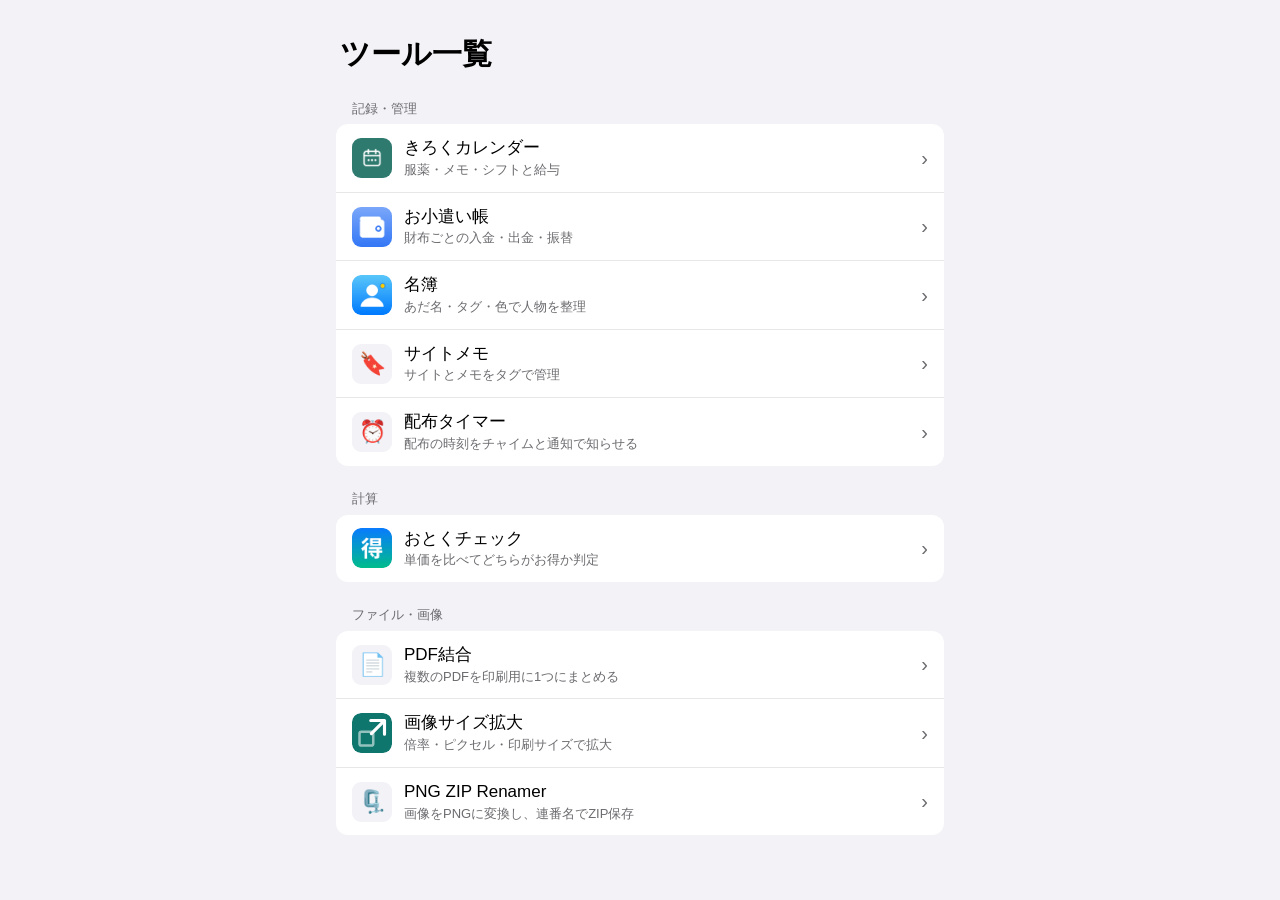
==== commit 1881e368: "Add top page listing all tools and README Co-Authored-By: Claude Opus 5.5 <noreply@anthropic.com> Cl" ====
--- a/index.html
+++ b/index.html
@@ -1,45 +1,135 @@
 <!DOCTYPE html>
 <html lang="ja">
 <head>
-  <meta charset="utf-8">
-  <meta name="viewport" content="width=device-width, initial-scale=1, viewport-fit=cover, maximum-scale=1">
-  <title>お小遣い帳</title>
-  <meta name="description" content="複数の財布を管理できるお小遣い帳。入金・出金・振替の記録と残高推移グラフ。">
-  <meta name="theme-color" content="#f2f2f7" media="(prefers-color-scheme: light)">
-  <meta name="theme-color" content="#000000" media="(prefers-color-scheme: dark)">
-  <meta name="apple-mobile-web-app-capable" content="yes">
-  <meta name="mobile-web-app-capable" content="yes">
-  <meta name="apple-mobile-web-app-status-bar-style" content="default">
-  <meta name="apple-mobile-web-app-title" content="お小遣い帳">
-  <link rel="manifest" href="./manifest.webmanifest">
-  <link rel="apple-touch-icon" href="./icons/apple-touch-icon.png">
-  <link rel="icon" href="./icons/icon-192.png" type="image/png">
-  <link rel="stylesheet" href="./css/style.css">
+<meta charset="UTF-8">
+<meta name="viewport" content="width=device-width, initial-scale=1.0, viewport-fit=cover">
+<meta name="theme-color" content="#F2F2F7" media="(prefers-color-scheme: light)">
+<meta name="theme-color" content="#000000" media="(prefers-color-scheme: dark)">
+<title>ツール一覧</title>
+<style>
+:root {
+  --bg: #F2F2F7;
+  --card: #FFFFFF;
+  --label: #000000;
+  --sub: #6C6C70;
+  --sep: rgba(60, 60, 67, 0.12);
+  --accent: #007AFF;
+  --font: -apple-system, BlinkMacSystemFont, "Hiragino Sans", "Hiragino Kaku Gothic ProN", "Yu Gothic", "Segoe UI", Roboto, sans-serif;
+}
+@media (prefers-color-scheme: dark) {
+  :root {
+    --bg: #000000;
+    --card: #1C1C1E;
+    --label: #FFFFFF;
+    --sub: #98989F;
+    --sep: rgba(84, 84, 88, 0.6);
+    --accent: #0A84FF;
+  }
+}
+* { box-sizing: border-box; -webkit-tap-highlight-color: transparent; }
+html, body { margin: 0; padding: 0; }
+body {
+  background: var(--bg);
+  color: var(--label);
+  font-family: var(--font);
+  line-height: 1.45;
+  -webkit-font-smoothing: antialiased;
+}
+main {
+  max-width: 640px;
+  margin: 0 auto;
+  padding: calc(24px + env(safe-area-inset-top)) 16px calc(40px + env(safe-area-inset-bottom));
+}
+h1 { font-size: 30px; font-weight: 700; margin: 8px 4px 20px; }
+h2 { font-size: 13px; font-weight: 400; color: var(--sub); margin: 24px 16px 6px; }
+ul {
+  list-style: none;
+  margin: 0;
+  padding: 0;
+  background: var(--card);
+  border-radius: 12px;
+  overflow: hidden;
+}
+li + li a { border-top: 0.5px solid var(--sep); }
+a {
+  display: flex;
+  align-items: center;
+  gap: 12px;
+  padding: 12px 16px;
+  color: inherit;
+  text-decoration: none;
+}
+a:active { background: var(--sep); }
+a:focus-visible { outline: 2px solid var(--accent); outline-offset: -2px; }
+.icon {
+  flex: none;
+  width: 40px;
+  height: 40px;
+  border-radius: 9px;
+  display: grid;
+  place-items: center;
+  font-size: 22px;
+  background: var(--bg);
+  overflow: hidden;
+}
+.icon img { width: 100%; height: 100%; object-fit: cover; }
+.text { flex: 1; min-width: 0; }
+.name { display: block; font-size: 17px; }
+.desc { display: block; font-size: 13px; color: var(--sub); }
+.chev { color: var(--sub); font-size: 20px; }
+</style>
 </head>
 <body>
-  <div id="app" class="app">
-    <header id="nav" class="nav"></header>
-    <main id="screen" class="screen"></main>
-    <nav id="bottombar" class="bottombar"></nav>
-  </div>
+<main>
+  <h1>ツール一覧</h1>
 
-  <div id="sheet-root" class="sheet-root" hidden>
-    <div class="scrim" id="scrim"></div>
-    <div class="sheet" id="sheet" role="dialog" aria-modal="true">
-      <div class="sheet-grabber-area" id="grabber"><div class="sheet-grabber"></div></div>
-      <div class="sheet-body" id="sheet-body"></div>
-    </div>
-  </div>
+  <h2>記録・管理</h2>
+  <ul>
+    <li><a href="./kiroku-calendar/">
+      <span class="icon"><img src="./kiroku-calendar/icons/icon-192.png" alt="" onerror="this.replaceWith('📅')"></span>
+      <span class="text"><span class="name">きろくカレンダー</span><span class="desc">服薬・メモ・シフトと給与</span></span>
+      <span class="chev">›</span></a></li>
+    <li><a href="./okozukai/">
+      <span class="icon"><img src="./okozukai/icons/icon-192.png" alt="" onerror="this.replaceWith('👛')"></span>
+      <span class="text"><span class="name">お小遣い帳</span><span class="desc">財布ごとの入金・出金・振替</span></span>
+      <span class="chev">›</span></a></li>
+    <li><a href="./meibo/">
+      <span class="icon"><img src="./meibo/icons/icon-192.png" alt="" onerror="this.replaceWith('👥')"></span>
+      <span class="text"><span class="name">名簿</span><span class="desc">あだ名・タグ・色で人物を整理</span></span>
+      <span class="chev">›</span></a></li>
+    <li><a href="./sitememo/">
+      <span class="icon">🔖</span>
+      <span class="text"><span class="name">サイトメモ</span><span class="desc">サイトとメモをタグで管理</span></span>
+      <span class="chev">›</span></a></li>
+    <li><a href="./teiki-oshirase/">
+      <span class="icon">⏰</span>
+      <span class="text"><span class="name">配布タイマー</span><span class="desc">配布の時刻をチャイムと通知で知らせる</span></span>
+      <span class="chev">›</span></a></li>
+  </ul>
 
-  <div id="toast" class="toast" hidden></div>
+  <h2>計算</h2>
+  <ul>
+    <li><a href="./otoku-checker/">
+      <span class="icon"><img src="./otoku-checker/icons/icon-192.png" alt="" onerror="this.replaceWith('🛒')"></span>
+      <span class="text"><span class="name">おとくチェック</span><span class="desc">単価を比べてどちらがお得か判定</span></span>
+      <span class="chev">›</span></a></li>
+  </ul>
 
-  <script src="./js/app.js"></script>
-  <script>
-    if ('serviceWorker' in navigator) {
-      window.addEventListener('load', () => {
-        navigator.serviceWorker.register('./sw.js').catch(() => {});
-      });
-    }
-  </script>
+  <h2>ファイル・画像</h2>
+  <ul>
+    <li><a href="./pdf-merge/">
+      <span class="icon">📄</span>
+      <span class="text"><span class="name">PDF結合</span><span class="desc">複数のPDFを印刷用に1つにまとめる</span></span>
+      <span class="chev">›</span></a></li>
+    <li><a href="./upscale-site/">
+      <span class="icon"><img src="./upscale-site/icon.svg" alt="" onerror="this.replaceWith('🖼️')"></span>
+      <span class="text"><span class="name">画像サイズ拡大</span><span class="desc">倍率・ピクセル・印刷サイズで拡大</span></span>
+      <span class="chev">›</span></a></li>
+    <li><a href="./png/">
+      <span class="icon">🗜️</span>
+      <span class="text"><span class="name">PNG ZIP Renamer</span><span class="desc">画像をPNGに変換し、連番名でZIP保存</span></span>
+      <span class="chev">›</span></a></li>
+  </ul>
+</main>
 </body>
 </html>
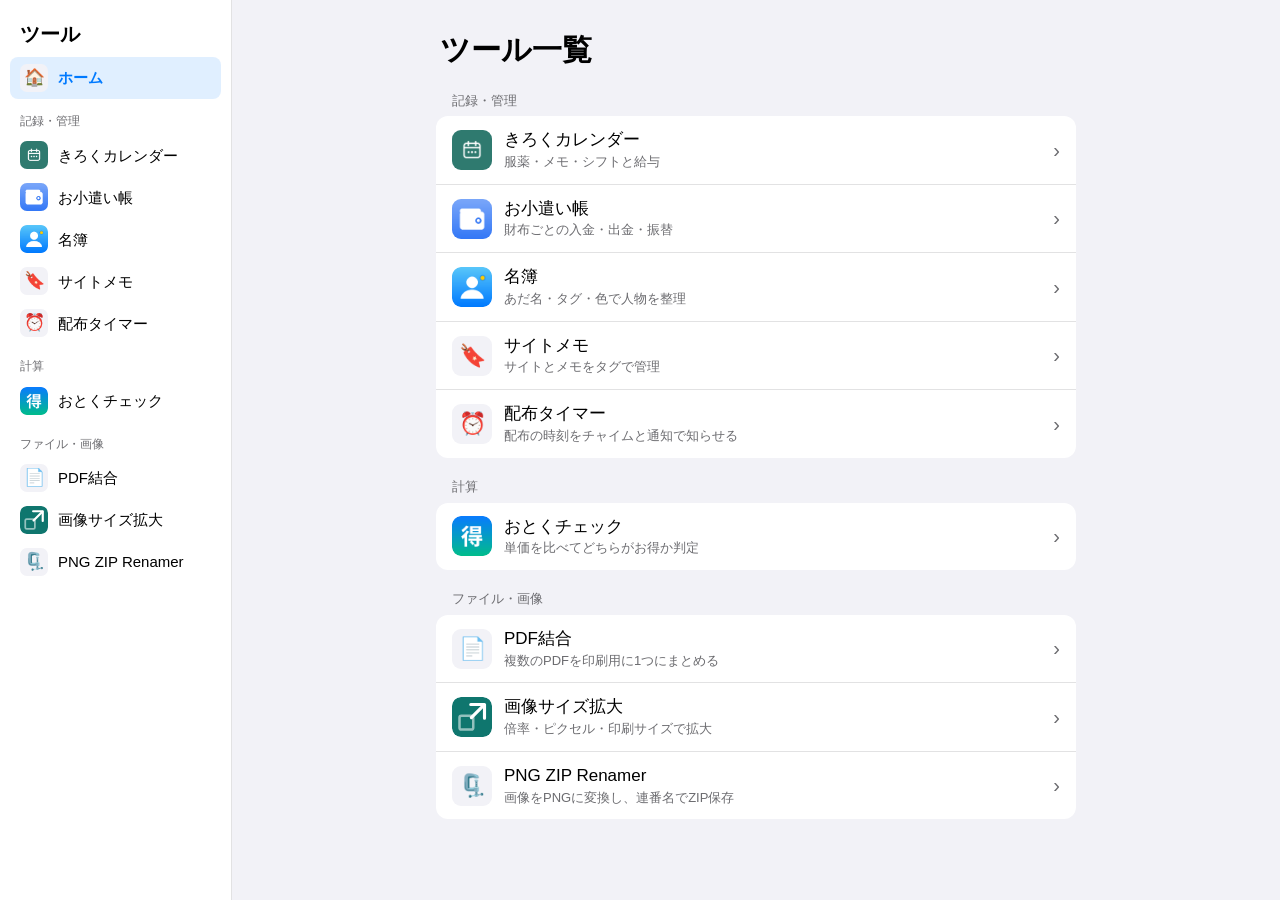
==== commit f3bd52a1: "Turn top page into a hub with sidebar and bottom tab bar Co-Authored-By: Claude Opus 5.5 <noreply@an" ====
--- a/index.html
+++ b/index.html
@@ -3,133 +3,338 @@
 <head>
 <meta charset="UTF-8">
 <meta name="viewport" content="width=device-width, initial-scale=1.0, viewport-fit=cover">
+<meta name="apple-mobile-web-app-capable" content="yes">
 <meta name="theme-color" content="#F2F2F7" media="(prefers-color-scheme: light)">
 <meta name="theme-color" content="#000000" media="(prefers-color-scheme: dark)">
-<title>ツール一覧</title>
+<title>ツール</title>
 <style>
 :root {
   --bg: #F2F2F7;
   --card: #FFFFFF;
+  --bar: rgba(249, 249, 249, 0.94);
   --label: #000000;
   --sub: #6C6C70;
-  --sep: rgba(60, 60, 67, 0.12);
+  --sep: rgba(60, 60, 67, 0.15);
   --accent: #007AFF;
+  --active-bg: rgba(0, 122, 255, 0.12);
   --font: -apple-system, BlinkMacSystemFont, "Hiragino Sans", "Hiragino Kaku Gothic ProN", "Yu Gothic", "Segoe UI", Roboto, sans-serif;
+  --tab-h: 56px;
+  --side-w: 232px;
 }
 @media (prefers-color-scheme: dark) {
   :root {
     --bg: #000000;
     --card: #1C1C1E;
+    --bar: rgba(22, 22, 24, 0.94);
     --label: #FFFFFF;
     --sub: #98989F;
     --sep: rgba(84, 84, 88, 0.6);
     --accent: #0A84FF;
+    --active-bg: rgba(10, 132, 255, 0.2);
   }
 }
 * { box-sizing: border-box; -webkit-tap-highlight-color: transparent; }
-html, body { margin: 0; padding: 0; }
+html, body { margin: 0; height: 100%; }
 body {
   background: var(--bg);
   color: var(--label);
   font-family: var(--font);
   line-height: 1.45;
   -webkit-font-smoothing: antialiased;
-}
-main {
-  max-width: 640px;
-  margin: 0 auto;
-  padding: calc(24px + env(safe-area-inset-top)) 16px calc(40px + env(safe-area-inset-bottom));
-}
-h1 { font-size: 30px; font-weight: 700; margin: 8px 4px 20px; }
-h2 { font-size: 13px; font-weight: 400; color: var(--sub); margin: 24px 16px 6px; }
-ul {
-  list-style: none;
-  margin: 0;
-  padding: 0;
-  background: var(--card);
-  border-radius: 12px;
   overflow: hidden;
 }
-li + li a { border-top: 0.5px solid var(--sep); }
-a {
+button { font: inherit; color: inherit; background: none; border: 0; cursor: pointer; padding: 0; }
+a { color: inherit; text-decoration: none; }
+:focus-visible { outline: 2px solid var(--accent); outline-offset: 2px; border-radius: 8px; }
+
+.icon {
+  flex: none; width: 28px; height: 28px; border-radius: 7px;
+  display: grid; place-items: center; font-size: 17px; overflow: hidden;
+  background: var(--bg);
+}
+.icon img { width: 100%; height: 100%; object-fit: cover; }
+
+/* ---- 画面本体 ---- */
+#stage {
+  position: fixed;
+  top: 0; left: 0; right: 0;
+  bottom: calc(var(--tab-h) + env(safe-area-inset-bottom));
+}
+#stage iframe {
+  position: absolute; inset: 0; width: 100%; height: 100%;
+  border: 0; background: var(--bg);
+}
+#stage iframe[hidden] { display: none; }
+
+/* ---- ホーム（一覧） ---- */
+#home {
+  position: absolute; inset: 0; overflow-y: auto;
+  padding: calc(20px + env(safe-area-inset-top)) 16px 24px;
+}
+#home[hidden] { display: none; }
+#home .inner { max-width: 640px; margin: 0 auto; }
+#home h1 { font-size: 30px; margin: 8px 4px 16px; }
+#home h2 { font-size: 13px; font-weight: 400; color: var(--sub); margin: 20px 16px 6px; }
+#home ul { list-style: none; margin: 0; padding: 0; background: var(--card); border-radius: 12px; overflow: hidden; }
+#home li + li a { border-top: 0.5px solid var(--sep); }
+#home a { display: flex; align-items: center; gap: 12px; padding: 12px 16px; }
+#home a:active { background: var(--sep); }
+#home .icon { width: 40px; height: 40px; border-radius: 9px; font-size: 22px; }
+#home .name { display: block; font-size: 17px; }
+#home .desc { display: block; font-size: 13px; color: var(--sub); }
+#home .text { flex: 1; min-width: 0; }
+#home .chev { color: var(--sub); font-size: 20px; }
+
+/* ---- スマホ：下部タブバー ---- */
+#tabbar {
+  position: fixed; left: 0; right: 0; bottom: 0; z-index: 10;
+  height: calc(var(--tab-h) + env(safe-area-inset-bottom));
+  padding-bottom: env(safe-area-inset-bottom);
   display: flex;
-  align-items: center;
-  gap: 12px;
-  padding: 12px 16px;
-  color: inherit;
-  text-decoration: none;
-}
-a:active { background: var(--sep); }
-a:focus-visible { outline: 2px solid var(--accent); outline-offset: -2px; }
-.icon {
-  flex: none;
-  width: 40px;
-  height: 40px;
-  border-radius: 9px;
-  display: grid;
-  place-items: center;
-  font-size: 22px;
+  background: var(--bar);
+  -webkit-backdrop-filter: blur(20px); backdrop-filter: blur(20px);
+  border-top: 0.5px solid var(--sep);
+}
+#tabbar button {
+  flex: 1; min-width: 0;
+  display: flex; flex-direction: column; align-items: center; justify-content: center; gap: 2px;
+  font-size: 10px; color: var(--sub);
+}
+#tabbar button .icon { width: 26px; height: 26px; background: transparent; }
+#tabbar button span:last-child { max-width: 100%; overflow: hidden; text-overflow: ellipsis; white-space: nowrap; padding: 0 2px; }
+#tabbar button[aria-current="page"] { color: var(--accent); font-weight: 600; }
+
+/* ---- 「すべて」シート ---- */
+#sheet-backdrop {
+  position: fixed; inset: 0; z-index: 20; background: rgba(0,0,0,0.35);
+  opacity: 0; pointer-events: none; transition: opacity .2s;
+}
+#sheet {
+  position: fixed; left: 0; right: 0; bottom: 0; z-index: 21;
+  max-height: 80vh; overflow-y: auto;
   background: var(--bg);
-  overflow: hidden;
-}
-.icon img { width: 100%; height: 100%; object-fit: cover; }
-.text { flex: 1; min-width: 0; }
-.name { display: block; font-size: 17px; }
-.desc { display: block; font-size: 13px; color: var(--sub); }
-.chev { color: var(--sub); font-size: 20px; }
+  border-radius: 14px 14px 0 0;
+  padding: 8px 16px calc(16px + env(safe-area-inset-bottom));
+  transform: translateY(100%); transition: transform .25s ease;
+}
+body.sheet-open #sheet-backdrop { opacity: 1; pointer-events: auto; }
+body.sheet-open #sheet { transform: none; }
+#sheet .grip { width: 36px; height: 5px; border-radius: 3px; background: var(--sep); margin: 4px auto 12px; }
+#sheet h2 { font-size: 13px; font-weight: 400; color: var(--sub); margin: 14px 8px 6px; }
+#sheet .grid { display: grid; grid-template-columns: repeat(auto-fill, minmax(84px, 1fr)); gap: 8px; }
+#sheet .grid button {
+  display: flex; flex-direction: column; align-items: center; gap: 6px;
+  padding: 10px 4px; border-radius: 12px; background: var(--card); font-size: 12px; text-align: center;
+}
+#sheet .grid button .icon { width: 40px; height: 40px; border-radius: 9px; font-size: 22px; }
+#sheet .grid button[aria-current="page"] { outline: 2px solid var(--accent); }
+#sheet .hint { font-size: 12px; color: var(--sub); margin: 16px 8px 0; }
+
+/* ---- パソコン・タブレット：サイドバー ---- */
+#sidebar { display: none; }
+@media (min-width: 768px) {
+  #tabbar, #sheet, #sheet-backdrop { display: none; }
+  #stage { left: var(--side-w); bottom: 0; }
+  #sidebar {
+    display: flex; flex-direction: column;
+    position: fixed; top: 0; bottom: 0; left: 0; width: var(--side-w);
+    padding: 16px 10px; overflow-y: auto;
+    background: var(--card);
+    border-right: 0.5px solid var(--sep);
+  }
+  #sidebar .title { font-size: 20px; font-weight: 700; padding: 4px 10px 8px; }
+  #sidebar h2 { font-size: 12px; font-weight: 400; color: var(--sub); margin: 14px 10px 4px; }
+  #sidebar button {
+    display: flex; align-items: center; gap: 10px; width: 100%;
+    padding: 7px 10px; border-radius: 8px; font-size: 15px; text-align: left;
+  }
+  #sidebar button:hover { background: var(--sep); }
+  #sidebar button[aria-current="page"] { background: var(--active-bg); color: var(--accent); font-weight: 600; }
+}
 </style>
 </head>
 <body>
-<main>
-  <h1>ツール一覧</h1>
-
-  <h2>記録・管理</h2>
-  <ul>
-    <li><a href="./kiroku-calendar/">
-      <span class="icon"><img src="./kiroku-calendar/icons/icon-192.png" alt="" onerror="this.replaceWith('📅')"></span>
-      <span class="text"><span class="name">きろくカレンダー</span><span class="desc">服薬・メモ・シフトと給与</span></span>
-      <span class="chev">›</span></a></li>
-    <li><a href="./okozukai/">
-      <span class="icon"><img src="./okozukai/icons/icon-192.png" alt="" onerror="this.replaceWith('👛')"></span>
-      <span class="text"><span class="name">お小遣い帳</span><span class="desc">財布ごとの入金・出金・振替</span></span>
-      <span class="chev">›</span></a></li>
-    <li><a href="./meibo/">
-      <span class="icon"><img src="./meibo/icons/icon-192.png" alt="" onerror="this.replaceWith('👥')"></span>
-      <span class="text"><span class="name">名簿</span><span class="desc">あだ名・タグ・色で人物を整理</span></span>
-      <span class="chev">›</span></a></li>
-    <li><a href="./sitememo/">
-      <span class="icon">🔖</span>
-      <span class="text"><span class="name">サイトメモ</span><span class="desc">サイトとメモをタグで管理</span></span>
-      <span class="chev">›</span></a></li>
-    <li><a href="./teiki-oshirase/">
-      <span class="icon">⏰</span>
-      <span class="text"><span class="name">配布タイマー</span><span class="desc">配布の時刻をチャイムと通知で知らせる</span></span>
-      <span class="chev">›</span></a></li>
-  </ul>
-
-  <h2>計算</h2>
-  <ul>
-    <li><a href="./otoku-checker/">
-      <span class="icon"><img src="./otoku-checker/icons/icon-192.png" alt="" onerror="this.replaceWith('🛒')"></span>
-      <span class="text"><span class="name">おとくチェック</span><span class="desc">単価を比べてどちらがお得か判定</span></span>
-      <span class="chev">›</span></a></li>
-  </ul>
-
-  <h2>ファイル・画像</h2>
-  <ul>
-    <li><a href="./pdf-merge/">
-      <span class="icon">📄</span>
-      <span class="text"><span class="name">PDF結合</span><span class="desc">複数のPDFを印刷用に1つにまとめる</span></span>
-      <span class="chev">›</span></a></li>
-    <li><a href="./upscale-site/">
-      <span class="icon"><img src="./upscale-site/icon.svg" alt="" onerror="this.replaceWith('🖼️')"></span>
-      <span class="text"><span class="name">画像サイズ拡大</span><span class="desc">倍率・ピクセル・印刷サイズで拡大</span></span>
-      <span class="chev">›</span></a></li>
-    <li><a href="./png/">
-      <span class="icon">🗜️</span>
-      <span class="text"><span class="name">PNG ZIP Renamer</span><span class="desc">画像をPNGに変換し、連番名でZIP保存</span></span>
-      <span class="chev">›</span></a></li>
-  </ul>
+
+<nav id="sidebar" aria-label="ツール"></nav>
+
+<main id="stage">
+  <section id="home"><div class="inner"><h1>ツール一覧</h1><div id="home-list"></div></div></section>
 </main>
+
+<nav id="tabbar" aria-label="よく使うツール"></nav>
+<div id="sheet-backdrop"></div>
+<div id="sheet" role="dialog" aria-label="すべてのツール">
+  <div class="grip"></div>
+  <div id="sheet-list"></div>
+  <p class="hint">ここでツールを長押しすると、下のバーに出す3つを入れ替えられます。</p>
+</div>
+
+<script>
+(function () {
+  // ツール一覧。新しいツールを追加するときはここに1行足す
+  var TOOLS = [
+    { id: 'kiroku-calendar', name: 'きろくカレンダー', short: 'きろく', desc: '服薬・メモ・シフトと給与', group: '記録・管理', icon: 'kiroku-calendar/icons/icon-192.png', emoji: '📅' },
+    { id: 'okozukai', name: 'お小遣い帳', short: 'お小遣い', desc: '財布ごとの入金・出金・振替', group: '記録・管理', icon: 'okozukai/icons/icon-192.png', emoji: '👛' },
+    { id: 'meibo', name: '名簿', short: '名簿', desc: 'あだ名・タグ・色で人物を整理', group: '記録・管理', icon: 'meibo/icons/icon-192.png', emoji: '👥' },
+    { id: 'sitememo', name: 'サイトメモ', short: 'メモ', desc: 'サイトとメモをタグで管理', group: '記録・管理', emoji: '🔖' },
+    { id: 'teiki-oshirase', name: '配布タイマー', short: 'タイマー', desc: '配布の時刻をチャイムと通知で知らせる', group: '記録・管理', emoji: '⏰' },
+    { id: 'otoku-checker', name: 'おとくチェック', short: 'おとく', desc: '単価を比べてどちらがお得か判定', group: '計算', icon: 'otoku-checker/icons/icon-192.png', emoji: '🛒' },
+    { id: 'pdf-merge', name: 'PDF結合', short: 'PDF', desc: '複数のPDFを印刷用に1つにまとめる', group: 'ファイル・画像', emoji: '📄' },
+    { id: 'upscale-site', name: '画像サイズ拡大', short: '画像拡大', desc: '倍率・ピクセル・印刷サイズで拡大', group: 'ファイル・画像', icon: 'upscale-site/icon.svg', emoji: '🖼️' },
+    { id: 'png', name: 'PNG ZIP Renamer', short: 'PNG', desc: '画像をPNGに変換し、連番名でZIP保存', group: 'ファイル・画像', emoji: '🗜️' }
+  ];
+  var byId = {};
+  TOOLS.forEach(function (t) { byId[t.id] = t; });
+  var HOME = { id: '', name: 'ホーム', short: 'ホーム', emoji: '🏠' };
+
+  // 下部バーに出すツール（端末ごとに記憶）
+  var FAV_KEY = 'tools-hub:favorites';
+  var favorites = ['kiroku-calendar', 'okozukai', 'meibo'];
+  try {
+    var saved = JSON.parse(localStorage.getItem(FAV_KEY));
+    if (Array.isArray(saved)) favorites = saved.filter(function (id) { return byId[id]; }).slice(0, 3);
+  } catch (e) {}
+  function saveFavorites() { try { localStorage.setItem(FAV_KEY, JSON.stringify(favorites)); } catch (e) {} }
+
+  function iconHtml(t) {
+    if (t.icon) return '<span class="icon"><img src="' + t.icon + '" alt="" data-emoji="' + t.emoji + '"></span>';
+    return '<span class="icon">' + t.emoji + '</span>';
+  }
+  function groups() {
+    var out = [];
+    TOOLS.forEach(function (t) {
+      var g = out.filter(function (x) { return x.name === t.group; })[0];
+      if (!g) { g = { name: t.group, items: [] }; out.push(g); }
+      g.items.push(t);
+    });
+    return out;
+  }
+
+  var stage = document.getElementById('stage');
+  var home = document.getElementById('home');
+  var frames = {}; // 一度開いたツールは iframe を残し、切り替えても状態を保つ
+
+  function render() {
+    // サイドバー
+    var s = '<div class="title">ツール</div><button data-go="">' + iconHtml(HOME) + '<span>ホーム</span></button>';
+    groups().forEach(function (g) {
+      s += '<h2>' + g.name + '</h2>';
+      g.items.forEach(function (t) { s += '<button data-go="' + t.id + '">' + iconHtml(t) + '<span>' + t.name + '</span></button>'; });
+    });
+    document.getElementById('sidebar').innerHTML = s;
+
+    // 一覧ページ
+    var h = '';
+    groups().forEach(function (g) {
+      h += '<h2>' + g.name + '</h2><ul>';
+      g.items.forEach(function (t) {
+        h += '<li><a href="#/' + t.id + '">' + iconHtml(t) + '<span class="text"><span class="name">' + t.name +
+             '</span><span class="desc">' + t.desc + '</span></span><span class="chev">›</span></a></li>';
+      });
+      h += '</ul>';
+    });
+    document.getElementById('home-list').innerHTML = h;
+
+    // 「すべて」シート
+    var sh = '';
+    groups().forEach(function (g) {
+      sh += '<h2>' + g.name + '</h2><div class="grid">';
+      g.items.forEach(function (t) { sh += '<button data-go="' + t.id + '" data-fav="' + t.id + '">' + iconHtml(t) + '<span>' + t.name + '</span></button>'; });
+      sh += '</div>';
+    });
+    document.getElementById('sheet-list').innerHTML = sh;
+
+    renderTabbar();
+    fixIcons(document);
+  }
+
+  function renderTabbar() {
+    var b = '<button data-go="">' + iconHtml(HOME) + '<span>ホーム</span></button>';
+    favorites.forEach(function (id) { var t = byId[id]; b += '<button data-go="' + id + '">' + iconHtml(t) + '<span>' + t.short + '</span></button>'; });
+    b += '<button id="more-btn" data-more="1"><span class="icon">☰</span><span>すべて</span></button>';
+    document.getElementById('tabbar').innerHTML = b;
+    fixIcons(document.getElementById('tabbar'));
+    markCurrent();
+  }
+
+  // 画像が読めないときは絵文字に差し替える
+  function fixIcons(root) {
+    Array.prototype.forEach.call(root.querySelectorAll('img[data-emoji]'), function (img) {
+      img.addEventListener('error', function () { img.parentNode.textContent = img.dataset.emoji; }, { once: true });
+    });
+  }
+
+  function current() { return location.hash.replace(/^#\/?/, '').split('/')[0]; }
+
+  function show() {
+    var id = current();
+    if (id && !byId[id]) id = '';
+    home.hidden = !!id;
+    Object.keys(frames).forEach(function (k) { frames[k].hidden = k !== id; });
+    if (id && !frames[id]) {
+      var f = document.createElement('iframe');
+      f.src = id + '/';
+      f.title = byId[id].name;
+      f.setAttribute('allow', 'clipboard-read; clipboard-write; fullscreen');
+      stage.appendChild(f);
+      frames[id] = f;
+    }
+    document.title = id ? byId[id].name + ' - ツール' : 'ツール';
+    markCurrent();
+  }
+
+  function markCurrent() {
+    var id = current();
+    Array.prototype.forEach.call(document.querySelectorAll('[data-go]'), function (el) {
+      if (el.dataset.go === id) el.setAttribute('aria-current', 'page'); else el.removeAttribute('aria-current');
+    });
+    var more = document.getElementById('more-btn');
+    if (more) {
+      var inBar = id === '' || favorites.indexOf(id) !== -1;
+      if (inBar) more.removeAttribute('aria-current'); else more.setAttribute('aria-current', 'page');
+    }
+  }
+
+  function closeSheet() { document.body.classList.remove('sheet-open'); }
+
+  document.addEventListener('click', function (e) {
+    var el = e.target.closest('[data-go],[data-more]');
+    if (!el) return;
+    if (el.dataset.more) { document.body.classList.toggle('sheet-open'); return; }
+    if (longPressed) { longPressed = false; return; }
+    var target = '#/' + el.dataset.go;
+    if (location.hash !== target) location.hash = target; else show();
+    closeSheet();
+  });
+  document.getElementById('sheet-backdrop').addEventListener('click', closeSheet);
+
+  // シート内で長押し → 下部バーに追加/入れ替え
+  var pressTimer = null, longPressed = false;
+  document.getElementById('sheet').addEventListener('pointerdown', function (e) {
+    var el = e.target.closest('[data-fav]');
+    if (!el) return;
+    longPressed = false;
+    pressTimer = setTimeout(function () {
+      longPressed = true;
+      var id = el.dataset.fav;
+      var i = favorites.indexOf(id);
+      if (i !== -1) favorites.splice(i, 1);
+      else { favorites.unshift(id); favorites = favorites.slice(0, 3); }
+      saveFavorites();
+      renderTabbar();
+      if (navigator.vibrate) navigator.vibrate(15);
+      el.animate && el.animate([{ transform: 'scale(0.9)' }, { transform: 'scale(1)' }], 200);
+    }, 550);
+  });
+  ['pointerup', 'pointerleave', 'pointercancel'].forEach(function (ev) {
+    document.getElementById('sheet').addEventListener(ev, function () { clearTimeout(pressTimer); });
+  });
+  document.getElementById('sheet').addEventListener('contextmenu', function (e) { e.preventDefault(); });
+
+  window.addEventListener('hashchange', show);
+  render();
+  show();
+})();
+</script>
 </body>
 </html>
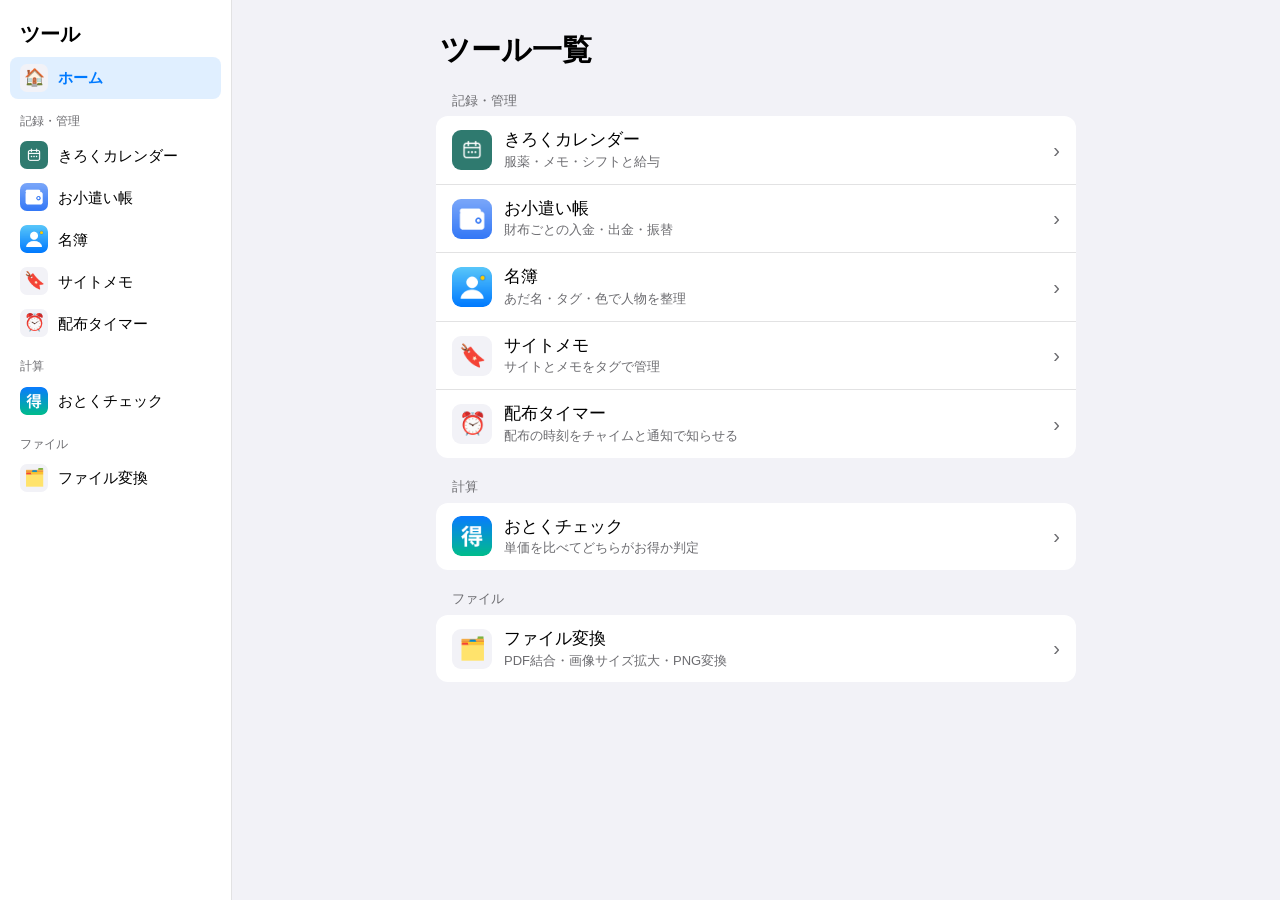
==== commit f9037cd7: "Unify menus and colors, combine file tools into one page - Tools with their own bottom tab bar get a" ====
--- a/index.html
+++ b/index.html
@@ -104,6 +104,10 @@
 #tabbar button span:last-child { max-width: 100%; overflow: hidden; text-overflow: ellipsis; white-space: nowrap; padding: 0 2px; }
 #tabbar button[aria-current="page"] { color: var(--accent); font-weight: 600; }
 
+/* ツールが自前の下部タブバーを持つときは、ハブの下部バーを隠して2段にしない */
+body.own-bar #tabbar { display: none; }
+body.own-bar #stage { bottom: 0; }
+
 /* ---- 「すべて」シート ---- */
 #sheet-backdrop {
   position: fixed; inset: 0; z-index: 20; background: rgba(0,0,0,0.35);
@@ -179,10 +183,10 @@
     { id: 'sitememo', name: 'サイトメモ', short: 'メモ', desc: 'サイトとメモをタグで管理', group: '記録・管理', emoji: '🔖' },
     { id: 'teiki-oshirase', name: '配布タイマー', short: 'タイマー', desc: '配布の時刻をチャイムと通知で知らせる', group: '記録・管理', emoji: '⏰' },
     { id: 'otoku-checker', name: 'おとくチェック', short: 'おとく', desc: '単価を比べてどちらがお得か判定', group: '計算', icon: 'otoku-checker/icons/icon-192.png', emoji: '🛒' },
-    { id: 'pdf-merge', name: 'PDF結合', short: 'PDF', desc: '複数のPDFを印刷用に1つにまとめる', group: 'ファイル・画像', emoji: '📄' },
-    { id: 'upscale-site', name: '画像サイズ拡大', short: '画像拡大', desc: '倍率・ピクセル・印刷サイズで拡大', group: 'ファイル・画像', icon: 'upscale-site/icon.svg', emoji: '🖼️' },
-    { id: 'png', name: 'PNG ZIP Renamer', short: 'PNG', desc: '画像をPNGに変換し、連番名でZIP保存', group: 'ファイル・画像', emoji: '🗜️' }
+    { id: 'files', name: 'ファイル変換', short: 'ファイル', desc: 'PDF結合・画像サイズ拡大・PNG変換', group: 'ファイル', emoji: '🗂️' }
   ];
+  // 以前のURL（#/pdf-merge など）で開いても、まとめたページの該当タブに移す
+  var ALIAS = { 'pdf-merge': 'files/pdf', 'upscale-site': 'files/upscale', 'png': 'files/png' };
   var byId = {};
   TOOLS.forEach(function (t) { byId[t.id] = t; });
   var HOME = { id: '', name: 'ホーム', short: 'ホーム', emoji: '🏠' };
@@ -264,22 +268,38 @@
     });
   }
 
-  function current() { return location.hash.replace(/^#\/?/, '').split('/')[0]; }
+  function route() { return location.hash.replace(/^#\/?/, ''); }
+  function current() { return route().split('/')[0]; }
+  function sub() { return route().split('/').slice(1).join('/'); }
+  var mq = window.matchMedia('(max-width: 767px)');
+  function tellMode(f) {
+    try { f.contentWindow.postMessage({ type: 'hub:mode', mobile: mq.matches }, location.origin); } catch (e) {}
+  }
+  function updateOwnBar() {
+    var id = current();
+    document.body.classList.toggle('own-bar', !!(frames[id] && frames[id].dataset.ownBar));
+  }
 
   function show() {
+    if (ALIAS[current()]) { location.replace('#/' + ALIAS[current()]); return; }
     var id = current();
     if (id && !byId[id]) id = '';
     home.hidden = !!id;
     Object.keys(frames).forEach(function (k) { frames[k].hidden = k !== id; });
     if (id && !frames[id]) {
       var f = document.createElement('iframe');
-      f.src = id + '/';
+      f.src = id + '/' + (sub() ? '#' + sub() : '');
       f.title = byId[id].name;
+      f.addEventListener('load', function () { tellMode(f); });
       f.setAttribute('allow', 'clipboard-read; clipboard-write; fullscreen');
       stage.appendChild(f);
       frames[id] = f;
     }
+    else if (id && sub()) {
+      try { frames[id].contentWindow.location.hash = sub(); } catch (e) {}
+    }
     document.title = id ? byId[id].name + ' - ツール' : 'ツール';
+    updateOwnBar();
     markCurrent();
   }
 
@@ -331,6 +351,19 @@
   });
   document.getElementById('sheet').addEventListener('contextmenu', function (e) { e.preventDefault(); });
 
+  // ツール側からの連絡（自前の下部タブバーがある／メニューを開きたい）
+  window.addEventListener('message', function (e) {
+    if (e.origin !== location.origin || !e.data) return;
+    var from = Object.keys(frames).filter(function (k) { return frames[k].contentWindow === e.source; })[0];
+    if (e.data.type === 'hub:own-bar' && from) {
+      frames[from].dataset.ownBar = '1';
+      tellMode(frames[from]);
+      updateOwnBar();
+    }
+    if (e.data.type === 'hub:open-menu') document.body.classList.add('sheet-open');
+  });
+  mq.addEventListener('change', function () { Object.keys(frames).forEach(function (k) { tellMode(frames[k]); }); });
+
   window.addEventListener('hashchange', show);
   render();
   show();
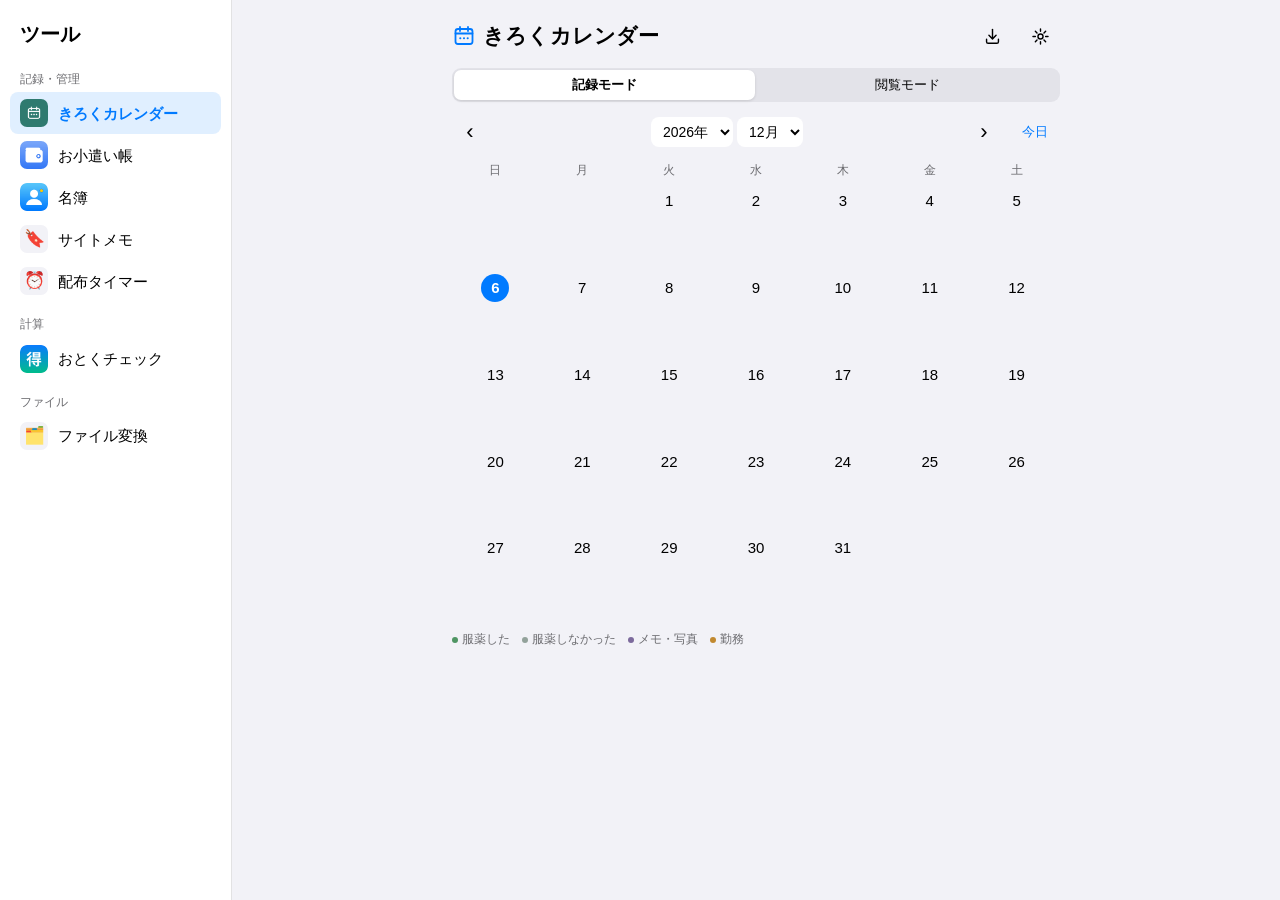
==== commit bb8b6544: "Remove home view and reduce decorative UI - Hub opens the last used tool instead of a home list - Ki" ====
--- a/index.html
+++ b/index.html
@@ -66,25 +66,6 @@
 }
 #stage iframe[hidden] { display: none; }
 
-/* ---- ホーム（一覧） ---- */
-#home {
-  position: absolute; inset: 0; overflow-y: auto;
-  padding: calc(20px + env(safe-area-inset-top)) 16px 24px;
-}
-#home[hidden] { display: none; }
-#home .inner { max-width: 640px; margin: 0 auto; }
-#home h1 { font-size: 30px; margin: 8px 4px 16px; }
-#home h2 { font-size: 13px; font-weight: 400; color: var(--sub); margin: 20px 16px 6px; }
-#home ul { list-style: none; margin: 0; padding: 0; background: var(--card); border-radius: 12px; overflow: hidden; }
-#home li + li a { border-top: 0.5px solid var(--sep); }
-#home a { display: flex; align-items: center; gap: 12px; padding: 12px 16px; }
-#home a:active { background: var(--sep); }
-#home .icon { width: 40px; height: 40px; border-radius: 9px; font-size: 22px; }
-#home .name { display: block; font-size: 17px; }
-#home .desc { display: block; font-size: 13px; color: var(--sub); }
-#home .text { flex: 1; min-width: 0; }
-#home .chev { color: var(--sub); font-size: 20px; }
-
 /* ---- スマホ：下部タブバー ---- */
 #tabbar {
   position: fixed; left: 0; right: 0; bottom: 0; z-index: 10;
@@ -162,7 +143,6 @@
 <nav id="sidebar" aria-label="ツール"></nav>
 
 <main id="stage">
-  <section id="home"><div class="inner"><h1>ツール一覧</h1><div id="home-list"></div></div></section>
 </main>
 
 <nav id="tabbar" aria-label="よく使うツール"></nav>
@@ -170,7 +150,7 @@
 <div id="sheet" role="dialog" aria-label="すべてのツール">
   <div class="grip"></div>
   <div id="sheet-list"></div>
-  <p class="hint">ここでツールを長押しすると、下のバーに出す3つを入れ替えられます。</p>
+  <p class="hint">ここでツールを長押しすると、下のバーに出す4つを入れ替えられます。</p>
 </div>
 
 <script>
@@ -189,14 +169,14 @@
   var ALIAS = { 'pdf-merge': 'files/pdf', 'upscale-site': 'files/upscale', 'png': 'files/png' };
   var byId = {};
   TOOLS.forEach(function (t) { byId[t.id] = t; });
-  var HOME = { id: '', name: 'ホーム', short: 'ホーム', emoji: '🏠' };
 
   // 下部バーに出すツール（端末ごとに記憶）
   var FAV_KEY = 'tools-hub:favorites';
-  var favorites = ['kiroku-calendar', 'okozukai', 'meibo'];
+  var LAST_KEY = 'tools-hub:last';
+  var favorites = ['kiroku-calendar', 'okozukai', 'meibo', 'files'];
   try {
     var saved = JSON.parse(localStorage.getItem(FAV_KEY));
-    if (Array.isArray(saved)) favorites = saved.filter(function (id) { return byId[id]; }).slice(0, 3);
+    if (Array.isArray(saved)) favorites = saved.filter(function (id) { return byId[id]; }).slice(0, 4);
   } catch (e) {}
   function saveFavorites() { try { localStorage.setItem(FAV_KEY, JSON.stringify(favorites)); } catch (e) {} }
 
@@ -215,29 +195,16 @@
   }
 
   var stage = document.getElementById('stage');
-  var home = document.getElementById('home');
   var frames = {}; // 一度開いたツールは iframe を残し、切り替えても状態を保つ
 
   function render() {
     // サイドバー
-    var s = '<div class="title">ツール</div><button data-go="">' + iconHtml(HOME) + '<span>ホーム</span></button>';
+    var s = '<div class="title">ツール</div>';
     groups().forEach(function (g) {
       s += '<h2>' + g.name + '</h2>';
       g.items.forEach(function (t) { s += '<button data-go="' + t.id + '">' + iconHtml(t) + '<span>' + t.name + '</span></button>'; });
     });
     document.getElementById('sidebar').innerHTML = s;
-
-    // 一覧ページ
-    var h = '';
-    groups().forEach(function (g) {
-      h += '<h2>' + g.name + '</h2><ul>';
-      g.items.forEach(function (t) {
-        h += '<li><a href="#/' + t.id + '">' + iconHtml(t) + '<span class="text"><span class="name">' + t.name +
-             '</span><span class="desc">' + t.desc + '</span></span><span class="chev">›</span></a></li>';
-      });
-      h += '</ul>';
-    });
-    document.getElementById('home-list').innerHTML = h;
 
     // 「すべて」シート
     var sh = '';
@@ -253,7 +220,7 @@
   }
 
   function renderTabbar() {
-    var b = '<button data-go="">' + iconHtml(HOME) + '<span>ホーム</span></button>';
+    var b = '';
     favorites.forEach(function (id) { var t = byId[id]; b += '<button data-go="' + id + '">' + iconHtml(t) + '<span>' + t.short + '</span></button>'; });
     b += '<button id="more-btn" data-more="1"><span class="icon">☰</span><span>すべて</span></button>';
     document.getElementById('tabbar').innerHTML = b;
@@ -283,8 +250,14 @@
   function show() {
     if (ALIAS[current()]) { location.replace('#/' + ALIAS[current()]); return; }
     var id = current();
-    if (id && !byId[id]) id = '';
-    home.hidden = !!id;
+    if (!byId[id]) {
+      // ホーム画面は置かず、前回開いていたツールを開く
+      var last = '';
+      try { last = localStorage.getItem(LAST_KEY) || ''; } catch (e) {}
+      location.replace('#/' + (byId[last] ? last : favorites[0] || TOOLS[0].id));
+      return;
+    }
+    try { localStorage.setItem(LAST_KEY, id); } catch (e) {}
     Object.keys(frames).forEach(function (k) { frames[k].hidden = k !== id; });
     if (id && !frames[id]) {
       var f = document.createElement('iframe');
@@ -310,7 +283,7 @@
     });
     var more = document.getElementById('more-btn');
     if (more) {
-      var inBar = id === '' || favorites.indexOf(id) !== -1;
+      var inBar = favorites.indexOf(id) !== -1;
       if (inBar) more.removeAttribute('aria-current'); else more.setAttribute('aria-current', 'page');
     }
   }
@@ -339,7 +312,7 @@
       var id = el.dataset.fav;
       var i = favorites.indexOf(id);
       if (i !== -1) favorites.splice(i, 1);
-      else { favorites.unshift(id); favorites = favorites.slice(0, 3); }
+      else { favorites.unshift(id); favorites = favorites.slice(0, 4); }
       saveFavorites();
       renderTabbar();
       if (navigator.vibrate) navigator.vibrate(15);
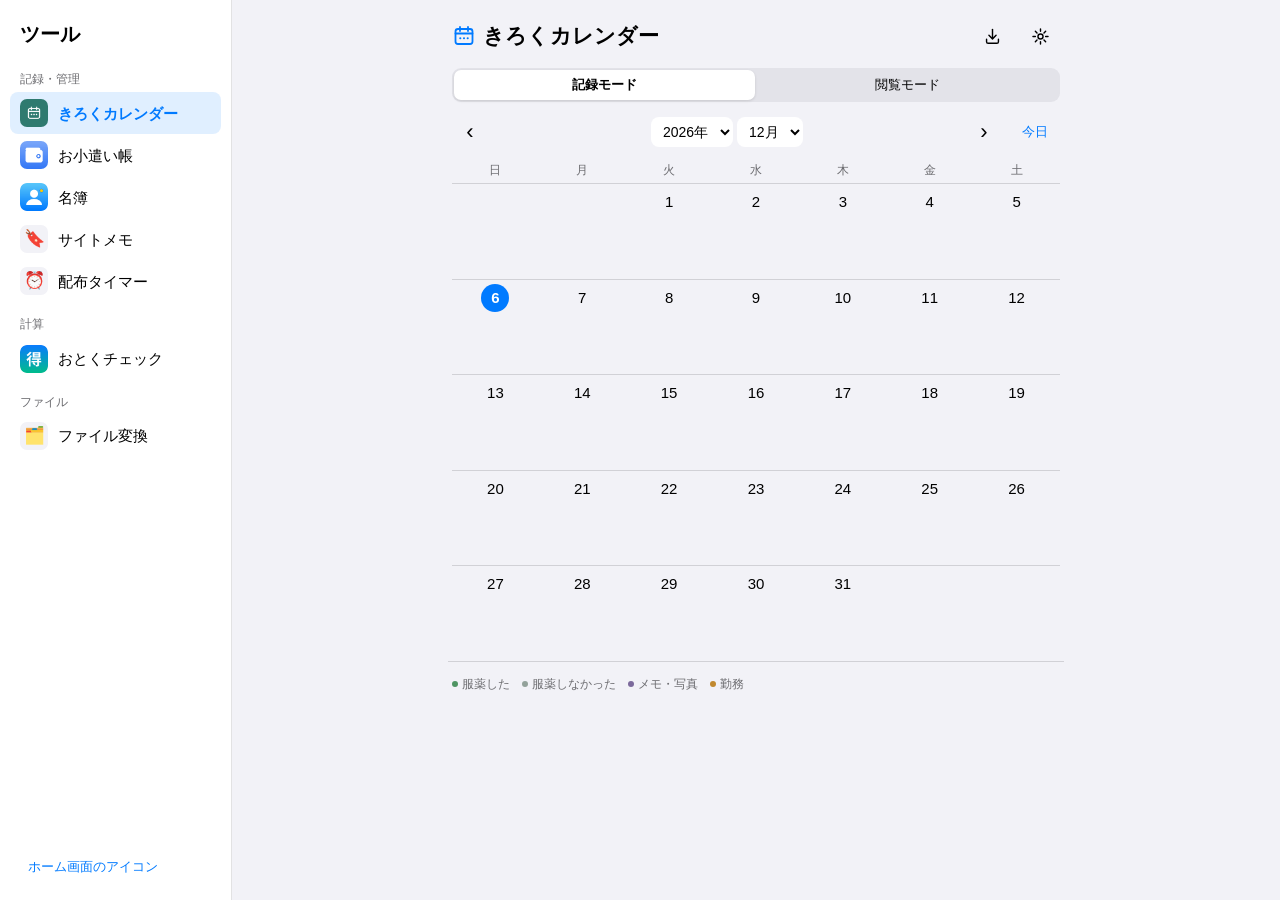
==== commit e6962da1: "Add home screen icon picker and simplify calendar dividers Co-Authored-By: Claude Opus 5.5 <noreply@" ====
--- a/index.html
+++ b/index.html
@@ -6,6 +6,18 @@
 <meta name="apple-mobile-web-app-capable" content="yes">
 <meta name="theme-color" content="#F2F2F7" media="(prefers-color-scheme: light)">
 <meta name="theme-color" content="#000000" media="(prefers-color-scheme: dark)">
+<meta name="apple-mobile-web-app-title" content="ツール">
+<link rel="apple-touch-icon" id="touch-icon" href="icons/grid-blue-180.png">
+<link rel="icon" id="fav-icon" href="icons/grid-blue-180.png">
+<link rel="manifest" id="manifest-link" href="manifest.webmanifest">
+<script>
+// 選んだホーム画面アイコンを、ページを読み込んだ直後に反映する
+(function () {
+  var id = 'grid-blue';
+  try { id = localStorage.getItem('tools-hub:icon') || id; } catch (e) {}
+  window.__hubIcon = id;
+})();
+</script>
 <title>ツール</title>
 <style>
 :root {
@@ -114,6 +126,20 @@
 #sheet .grid button .icon { width: 40px; height: 40px; border-radius: 9px; font-size: 22px; }
 #sheet .grid button[aria-current="page"] { outline: 2px solid var(--accent); }
 #sheet .hint { font-size: 12px; color: var(--sub); margin: 16px 8px 0; }
+.icon-open { display: block; margin: 16px 8px 0; color: var(--accent); font-size: 15px; }
+
+/* ---- ホーム画面アイコンの選択 ---- */
+#icon-dialog { border: none; border-radius: 14px; padding: 0; width: min(420px, calc(100% - 32px)); background: var(--bg); color: var(--label); }
+#icon-dialog::backdrop { background: rgba(0,0,0,0.35); }
+#icon-dialog header { display: flex; align-items: center; justify-content: space-between; padding: 14px 16px 6px; }
+#icon-dialog h2 { font-size: 17px; margin: 0; }
+#icon-dialog .done { color: var(--accent); font-size: 17px; font-weight: 600; }
+#icon-dialog .note { font-size: 13px; color: var(--sub); margin: 0 16px 12px; }
+.icon-choices { display: grid; grid-template-columns: repeat(5, 1fr); gap: 12px; padding: 0 16px 18px; }
+.icon-choices button { aspect-ratio: 1; border-radius: 22%; overflow: hidden; outline-offset: 3px; }
+.icon-choices button img { width: 100%; height: 100%; display: block; }
+.icon-choices button[aria-pressed="true"] { outline: 3px solid var(--accent); }
+.icon-choices button:not([aria-pressed="true"]) img { box-shadow: inset 0 0 0 0.5px var(--sep); }
 
 /* ---- パソコン・タブレット：サイドバー ---- */
 #sidebar { display: none; }
@@ -134,6 +160,7 @@
     padding: 7px 10px; border-radius: 8px; font-size: 15px; text-align: left;
   }
   #sidebar button:hover { background: var(--sep); }
+  #sidebar .icon-open { margin-top: auto; padding: 7px 10px; font-size: 13px; }
   #sidebar button[aria-current="page"] { background: var(--active-bg); color: var(--accent); font-weight: 600; }
 }
 </style>
@@ -141,6 +168,12 @@
 <body>
 
 <nav id="sidebar" aria-label="ツール"></nav>
+
+<dialog id="icon-dialog" aria-labelledby="icon-dialog-title">
+  <header><h2 id="icon-dialog-title">ホーム画面のアイコン</h2><button class="done" type="button" data-icon-close>完了</button></header>
+  <p class="note">選んでから「ホーム画面に追加」すると、このアイコンになります。追加済みのアイコンは、一度削除して追加し直すと変わります。</p>
+  <div class="icon-choices" id="icon-choices"></div>
+</dialog>
 
 <main id="stage">
 </main>
@@ -151,6 +184,7 @@
   <div class="grip"></div>
   <div id="sheet-list"></div>
   <p class="hint">ここでツールを長押しすると、下のバーに出す4つを入れ替えられます。</p>
+  <button class="icon-open" type="button" data-icon-open>ホーム画面のアイコンを変える</button>
 </div>
 
 <script>
@@ -204,6 +238,7 @@
       s += '<h2>' + g.name + '</h2>';
       g.items.forEach(function (t) { s += '<button data-go="' + t.id + '">' + iconHtml(t) + '<span>' + t.name + '</span></button>'; });
     });
+    s += '<button class="icon-open" type="button" data-icon-open>ホーム画面のアイコン</button>';
     document.getElementById('sidebar').innerHTML = s;
 
     // 「すべて」シート
@@ -337,6 +372,58 @@
   });
   mq.addEventListener('change', function () { Object.keys(frames).forEach(function (k) { tellMode(frames[k]); }); });
 
+  // ---- ホーム画面アイコン ----
+  var ICONS = [
+    { id: 'grid-blue', label: '青' }, { id: 'grid-black', label: '黒' }, { id: 'grid-white', label: '白' },
+    { id: 'grid-green', label: '緑' }, { id: 'dots-orange', label: 'オレンジ' }, { id: 'stack-indigo', label: '紫' },
+    { id: 'kiroku', label: 'きろくカレンダー', src: 'kiroku-calendar/icons/apple-touch-icon.png', big: 'kiroku-calendar/icons/icon-512.png' },
+    { id: 'okozukai', label: 'お小遣い帳', src: 'okozukai/icons/apple-touch-icon.png', big: 'okozukai/icons/icon-512.png' },
+    { id: 'meibo', label: '名簿', src: 'meibo/icons/apple-touch-icon.png', big: 'meibo/icons/icon-512.png' },
+    { id: 'otoku', label: 'おとくチェック', src: 'otoku-checker/icons/icon-180.png', big: 'otoku-checker/icons/icon-512.png' }
+  ];
+  function iconSrc(ic, big) {
+    if (ic.src) return big ? ic.big : ic.src;
+    return 'icons/' + ic.id + (big ? '-512.png' : '-180.png');
+  }
+  var manifestUrl = null;
+  function applyIcon(id) {
+    var ic = ICONS.filter(function (x) { return x.id === id; })[0] || ICONS[0];
+    document.getElementById('touch-icon').href = iconSrc(ic);
+    document.getElementById('fav-icon').href = iconSrc(ic);
+    // Android 用：選んだアイコン入りのマニフェストをその場で作る
+    var base = location.href.replace(/[#?].*$/, '').replace(/[^/]*$/, '');
+    var manifest = {
+      name: 'ツール', short_name: 'ツール', start_url: base, scope: base, display: 'standalone',
+      background_color: '#F2F2F7', theme_color: '#F2F2F7',
+      icons: [
+        { src: base + iconSrc(ic), sizes: '180x180', type: 'image/png' },
+        { src: base + iconSrc(ic, true), sizes: '512x512', type: 'image/png' }
+      ]
+    };
+    if (manifestUrl) URL.revokeObjectURL(manifestUrl);
+    manifestUrl = URL.createObjectURL(new Blob([JSON.stringify(manifest)], { type: 'application/manifest+json' }));
+    document.getElementById('manifest-link').href = manifestUrl;
+    Array.prototype.forEach.call(document.querySelectorAll('#icon-choices button'), function (b) {
+      b.setAttribute('aria-pressed', b.dataset.icon === ic.id ? 'true' : 'false');
+    });
+  }
+  document.getElementById('icon-choices').innerHTML = ICONS.map(function (ic) {
+    return '<button type="button" data-icon="' + ic.id + '" aria-label="' + ic.label + '"><img src="' + iconSrc(ic) + '" alt=""></button>';
+  }).join('');
+  document.getElementById('icon-choices').addEventListener('click', function (e) {
+    var b = e.target.closest('[data-icon]');
+    if (!b) return;
+    try { localStorage.setItem('tools-hub:icon', b.dataset.icon); } catch (err) {}
+    applyIcon(b.dataset.icon);
+  });
+  var dlg = document.getElementById('icon-dialog');
+  document.addEventListener('click', function (e) {
+    if (e.target.closest('[data-icon-open]')) { closeSheet(); dlg.showModal(); }
+    if (e.target.closest('[data-icon-close]')) dlg.close();
+  });
+  dlg.addEventListener('click', function (e) { if (e.target === dlg) dlg.close(); });
+  applyIcon(window.__hubIcon);
+
   window.addEventListener('hashchange', show);
   render();
   show();
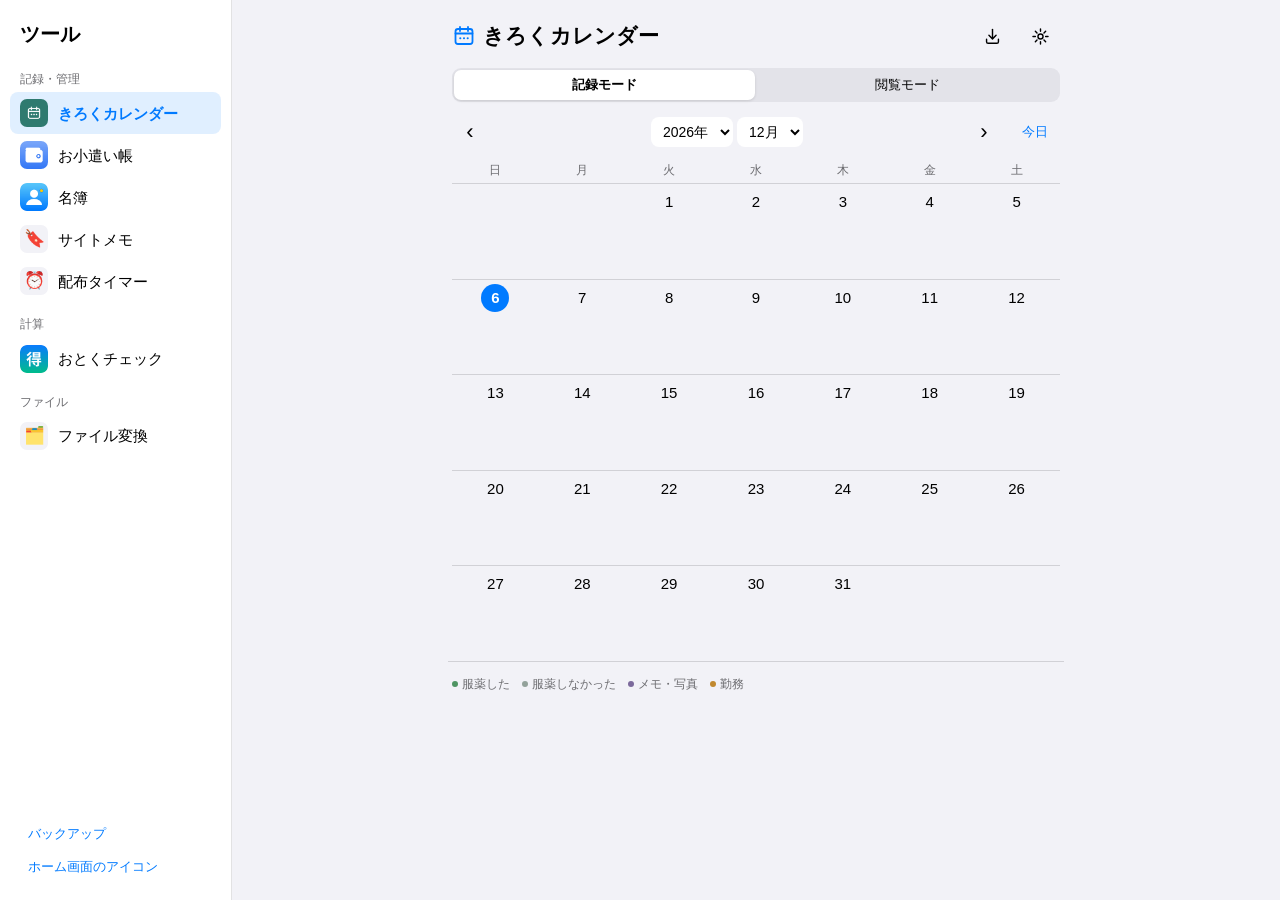
==== commit 44038db1: "Add one-file backup and restore for all tools Co-Authored-By: Claude Opus 5.5 <noreply@anthropic.com" ====
--- a/index.html
+++ b/index.html
@@ -19,6 +19,7 @@
 })();
 </script>
 <title>ツール</title>
+<script src="shared/backup.js"></script>
 <style>
 :root {
   --bg: #F2F2F7;
@@ -129,12 +130,17 @@
 .icon-open { display: block; margin: 16px 8px 0; color: var(--accent); font-size: 15px; }
 
 /* ---- ホーム画面アイコンの選択 ---- */
-#icon-dialog { border: none; border-radius: 14px; padding: 0; width: min(420px, calc(100% - 32px)); background: var(--bg); color: var(--label); }
-#icon-dialog::backdrop { background: rgba(0,0,0,0.35); }
-#icon-dialog header { display: flex; align-items: center; justify-content: space-between; padding: 14px 16px 6px; }
-#icon-dialog h2 { font-size: 17px; margin: 0; }
-#icon-dialog .done { color: var(--accent); font-size: 17px; font-weight: 600; }
-#icon-dialog .note { font-size: 13px; color: var(--sub); margin: 0 16px 12px; }
+#icon-dialog, #backup-dialog { border: none; border-radius: 14px; padding: 0; width: min(420px, calc(100% - 32px)); background: var(--bg); color: var(--label); }
+#backup-dialog::backdrop, #icon-dialog::backdrop { background: rgba(0,0,0,0.35); }
+#backup-dialog header, #icon-dialog header { display: flex; align-items: center; justify-content: space-between; padding: 14px 16px 6px; }
+#backup-dialog h2, #icon-dialog h2 { font-size: 17px; margin: 0; }
+#backup-dialog .done, #icon-dialog .done { color: var(--accent); font-size: 17px; font-weight: 600; }
+#backup-dialog .note, #icon-dialog .note { font-size: 13px; color: var(--sub); margin: 0 16px 12px; }
+.backup-actions { display: flex; flex-direction: column; gap: 8px; padding: 0 16px 16px; }
+.backup-actions button { padding: 12px; border-radius: 10px; background: var(--card); font-size: 16px; color: var(--accent); }
+.backup-actions button:disabled { opacity: .5; }
+#backup-status { font-size: 13px; color: var(--sub); margin: 0 16px 16px; min-height: 1em; }
+#backup-status:empty { display: none; }
 .icon-choices { display: grid; grid-template-columns: repeat(5, 1fr); gap: 12px; padding: 0 16px 18px; }
 .icon-choices button { aspect-ratio: 1; border-radius: 22%; overflow: hidden; outline-offset: 3px; }
 .icon-choices button img { width: 100%; height: 100%; display: block; }
@@ -169,6 +175,17 @@
 
 <nav id="sidebar" aria-label="ツール"></nav>
 
+<dialog id="backup-dialog" aria-labelledby="backup-dialog-title">
+  <header><h2 id="backup-dialog-title">バックアップ</h2><button class="done" type="button" data-backup-close>閉じる</button></header>
+  <p class="note">全ツールの記録・設定・写真を1つのファイルにまとめます。読み込むと、ファイルの内容で各ツールのデータを置き換えます。</p>
+  <div class="backup-actions">
+    <button type="button" id="backup-export">ファイルに書き出す</button>
+    <button type="button" id="backup-import">ファイルから復元</button>
+    <input type="file" id="backup-file" accept=".json,application/json" hidden>
+  </div>
+  <p id="backup-status" role="status"></p>
+</dialog>
+
 <dialog id="icon-dialog" aria-labelledby="icon-dialog-title">
   <header><h2 id="icon-dialog-title">ホーム画面のアイコン</h2><button class="done" type="button" data-icon-close>完了</button></header>
   <p class="note">選んでから「ホーム画面に追加」すると、このアイコンになります。追加済みのアイコンは、一度削除して追加し直すと変わります。</p>
@@ -184,6 +201,7 @@
   <div class="grip"></div>
   <div id="sheet-list"></div>
   <p class="hint">ここでツールを長押しすると、下のバーに出す4つを入れ替えられます。</p>
+  <button class="icon-open" type="button" data-backup-open>バックアップ</button>
   <button class="icon-open" type="button" data-icon-open>ホーム画面のアイコンを変える</button>
 </div>
 
@@ -238,7 +256,8 @@
       s += '<h2>' + g.name + '</h2>';
       g.items.forEach(function (t) { s += '<button data-go="' + t.id + '">' + iconHtml(t) + '<span>' + t.name + '</span></button>'; });
     });
-    s += '<button class="icon-open" type="button" data-icon-open>ホーム画面のアイコン</button>';
+    s += '<button class="icon-open" type="button" data-backup-open>バックアップ</button>';
+    s += '<button class="icon-open" type="button" data-icon-open style="margin-top:0">ホーム画面のアイコン</button>';
     document.getElementById('sidebar').innerHTML = s;
 
     // 「すべて」シート
@@ -424,6 +443,61 @@
   dlg.addEventListener('click', function (e) { if (e.target === dlg) dlg.close(); });
   applyIcon(window.__hubIcon);
 
+  // ---- まとめてバックアップ ----
+  var bdlg = document.getElementById('backup-dialog');
+  var bstatus = document.getElementById('backup-status');
+  var bExport = document.getElementById('backup-export');
+  var bImport = document.getElementById('backup-import');
+  var bFile = document.getElementById('backup-file');
+  document.addEventListener('click', function (e) {
+    if (e.target.closest('[data-backup-open]')) { closeSheet(); bstatus.textContent = ''; bdlg.showModal(); }
+    if (e.target.closest('[data-backup-close]')) bdlg.close();
+  });
+  bdlg.addEventListener('click', function (e) { if (e.target === bdlg) bdlg.close(); });
+  function busy(on) { bExport.disabled = on; bImport.disabled = on; }
+
+  bExport.addEventListener('click', async function () {
+    busy(true);
+    bstatus.textContent = '書き出しています…';
+    try {
+      var data = await window.ToolsBackup.exportAll();
+      var blob = new Blob([JSON.stringify(data)], { type: 'application/json' });
+      var d = new Date();
+      var name = 'tools-backup-' + d.getFullYear() + String(d.getMonth() + 1).padStart(2, '0') + String(d.getDate()).padStart(2, '0') + '.json';
+      var a = document.createElement('a');
+      a.href = URL.createObjectURL(blob);
+      a.download = name;
+      document.body.appendChild(a);
+      a.click();
+      setTimeout(function () { URL.revokeObjectURL(a.href); a.remove(); }, 10000);
+      bstatus.textContent = name + '（' + (blob.size / 1024 / 1024).toFixed(1) + 'MB）を保存しました。';
+    } catch (err) {
+      bstatus.textContent = '書き出せませんでした：' + (err && err.message || err);
+    }
+    busy(false);
+  });
+
+  bImport.addEventListener('click', function () { bFile.value = ''; bFile.click(); });
+  bFile.addEventListener('change', async function () {
+    var f = bFile.files && bFile.files[0];
+    if (!f) return;
+    if (!confirm('「' + f.name + '」の内容で、全ツールのデータを置き換えます。今のデータは消えます。よろしいですか？')) return;
+    busy(true);
+    bstatus.textContent = '復元しています…';
+    try {
+      var data = JSON.parse(await f.text());
+      // 各ツールがデータベースを開いたままだと消せないので、先に閉じる
+      Object.keys(frames).forEach(function (k) { frames[k].remove(); delete frames[k]; });
+      await window.ToolsBackup.importAll(data);
+      bstatus.textContent = '復元しました。読み込み直します…';
+      setTimeout(function () { location.reload(); }, 800);
+    } catch (err) {
+      bstatus.textContent = '復元できませんでした：' + (err && err.message || err);
+      busy(false);
+      show();
+    }
+  });
+
   window.addEventListener('hashchange', show);
   render();
   show();
